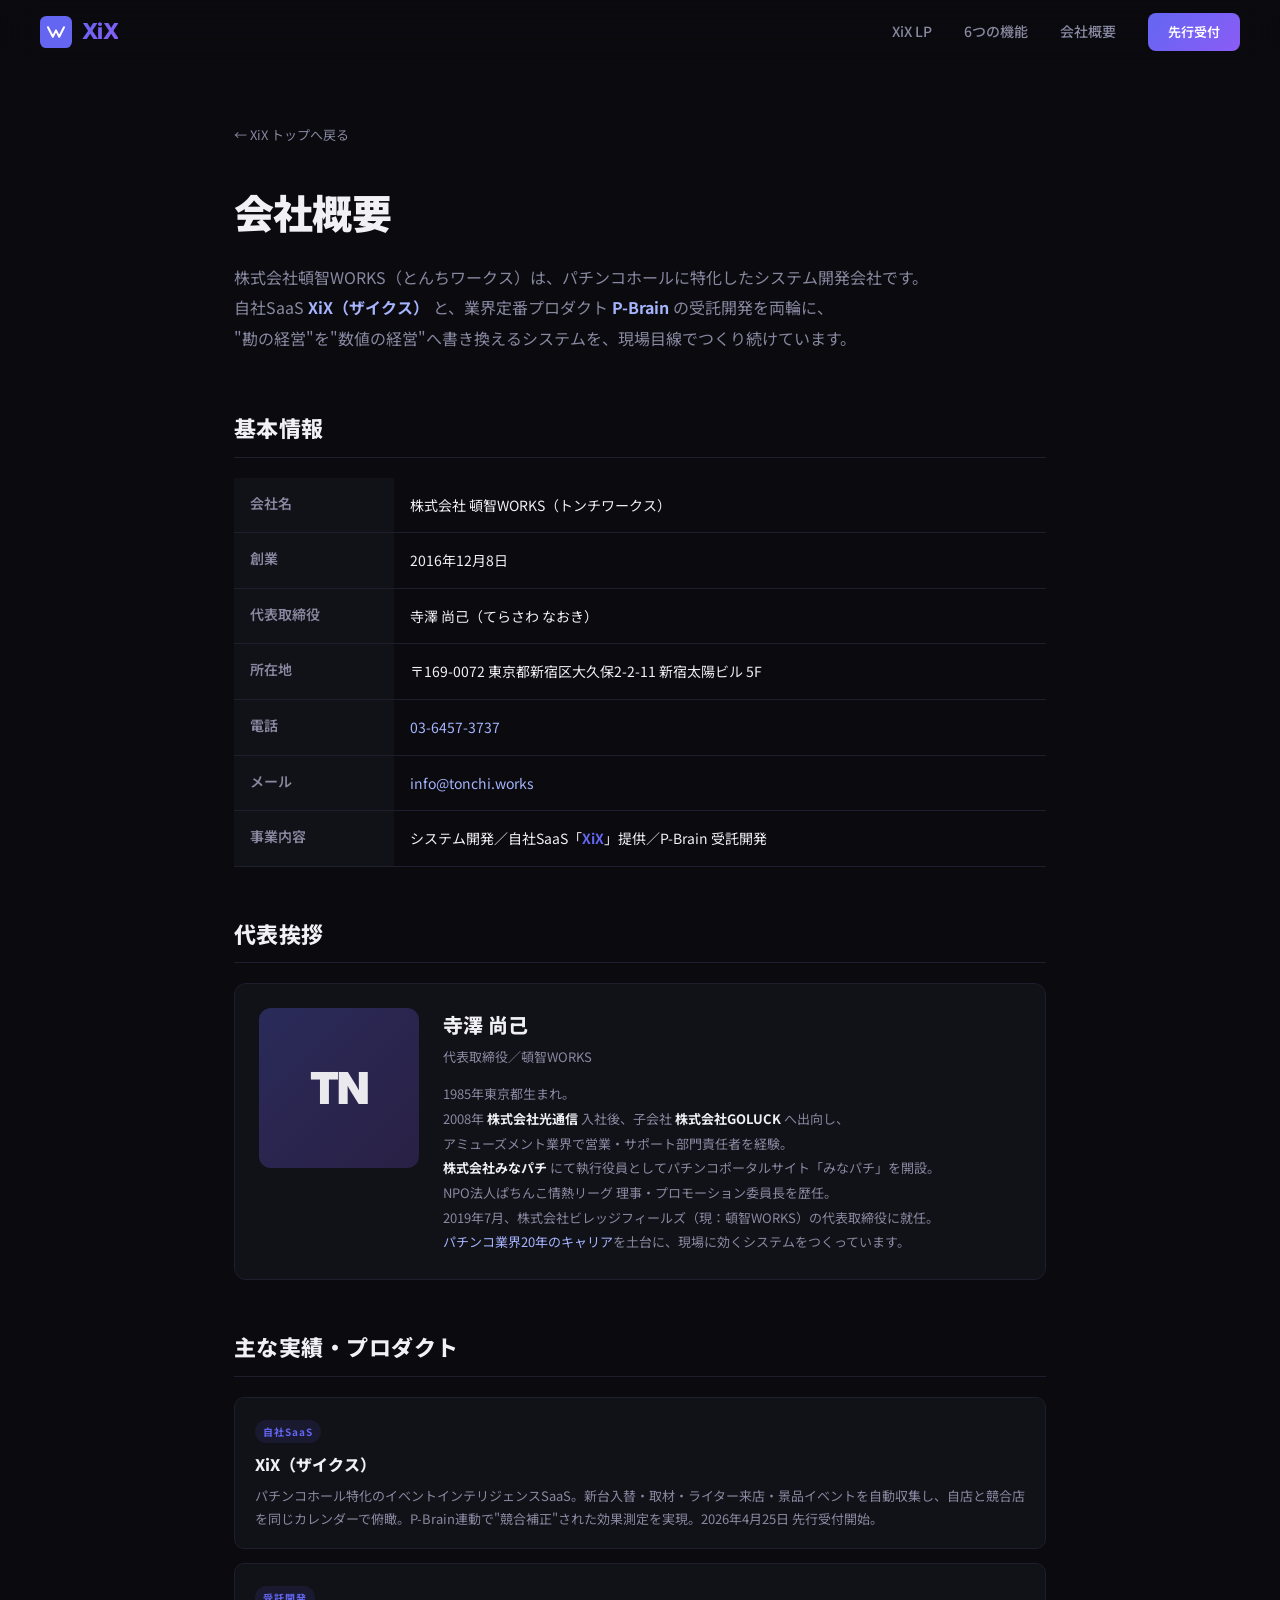
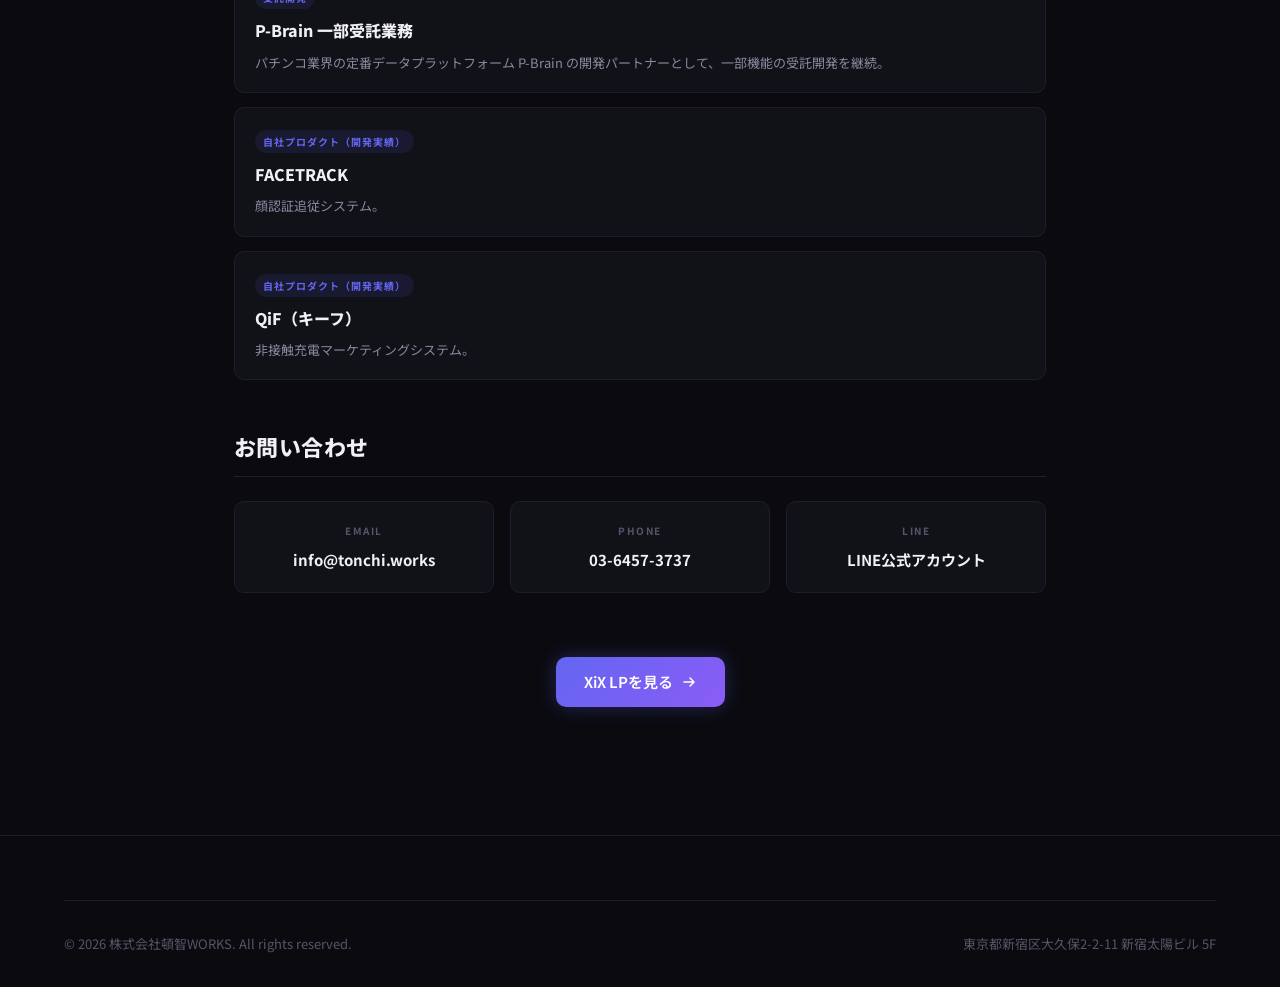
==== about/index.html @ 97ea9597 "Add /about/ company profile page + nav links" ====
<!DOCTYPE html>
<html lang="ja">
<head>
  <meta charset="UTF-8">
  <meta name="viewport" content="width=device-width, initial-scale=1.0">
  <title>会社概要 ｜ 株式会社頓智WORKS</title>
  <meta name="description" content="株式会社頓智WORKS（とんちワークス）は、パチンコホールに特化したシステム開発会社。自社SaaS「XiX（ザイクス）」と業界定番P-Brainの受託開発を両輪に、"勘の経営"を"数値の経営"へ書き換えます。代表：寺澤尚己（パチンコ業界20年）。東京都新宿区。">
  <meta property="og:title" content="会社概要 ｜ 株式会社頓智WORKS">
  <meta property="og:description" content="パチンコホール特化のシステム開発会社。自社SaaS XiX と P-Brain 受託開発を両輪に。">
  <meta property="og:type" content="website">
  <link rel="preconnect" href="https://fonts.googleapis.com">
  <link rel="preconnect" href="https://fonts.gstatic.com" crossorigin>
  <link href="https://fonts.googleapis.com/css2?family=Inter:wght@300;400;500;600;700;800;900&family=Noto+Sans+JP:wght@300;400;500;600;700;900&display=swap" rel="stylesheet">
  <link rel="stylesheet" href="../css/style.css">
  <style>
    .about-body { padding: 120px 24px 80px; max-width: 860px; margin: 0 auto; }
    .about-back { display: inline-flex; align-items: center; gap: 6px; font-size: 13px; color: var(--text-secondary); margin-bottom: 32px; }
    .about-back:hover { color: var(--accent-1); }
    .about-title { font-size: 40px; font-weight: 900; margin-bottom: 16px; letter-spacing: -0.02em; }
    .about-lead { font-size: 16px; color: var(--text-secondary); line-height: 1.9; margin-bottom: 56px; }
    .about-section { margin-bottom: 48px; }
    .about-section h2 { font-size: 22px; font-weight: 800; margin-bottom: 20px; padding-bottom: 10px; border-bottom: 1px solid var(--border); letter-spacing: 0.02em; }
    .about-table { width: 100%; border-collapse: collapse; }
    .about-table th, .about-table td { padding: 14px 16px; text-align: left; font-size: 14px; vertical-align: top; border-bottom: 1px solid var(--border); }
    .about-table th { width: 160px; color: var(--text-secondary); font-weight: 600; background: var(--bg-card); }
    .about-table td { color: var(--text-primary); line-height: 1.9; }
    .about-table td b { color: var(--accent-1); }
    .about-achievements { display: grid; gap: 14px; }
    .achievement-item { padding: 18px 20px; background: var(--bg-card); border: 1px solid var(--border); border-radius: 10px; }
    .achievement-item h3 { font-size: 16px; font-weight: 800; color: var(--text-primary); margin-bottom: 6px; }
    .achievement-item p { font-size: 13px; color: var(--text-secondary); line-height: 1.8; }
    .achievement-item .ach-tag { display: inline-block; font-size: 10px; font-weight: 700; letter-spacing: 0.1em; color: var(--accent-1); background: rgba(99,102,241,0.1); padding: 3px 8px; border-radius: 99px; margin-bottom: 8px; }
    .ceo-card { display: grid; grid-template-columns: 160px 1fr; gap: 24px; padding: 24px; background: var(--bg-card); border: 1px solid var(--border); border-radius: 12px; align-items: start; }
    .ceo-card .ceo-photo { width: 160px; height: 160px; border-radius: 12px; background: linear-gradient(135deg, rgba(99,102,241,0.3), rgba(139,92,246,0.2)); display: flex; align-items: center; justify-content: center; font-family: var(--font-en); font-size: 44px; font-weight: 900; color: rgba(255,255,255,0.9); letter-spacing: -0.04em; }
    .ceo-card .ceo-name { font-size: 20px; font-weight: 800; margin-bottom: 4px; }
    .ceo-card .ceo-title { font-size: 13px; color: var(--text-secondary); margin-bottom: 14px; }
    .ceo-card .ceo-bio { font-size: 13px; color: var(--text-secondary); line-height: 1.9; }
    .ceo-card .ceo-bio b { color: var(--text-primary); font-weight: 700; }
    .contact-grid { display: grid; grid-template-columns: repeat(3, 1fr); gap: 16px; margin-top: 24px; }
    .contact-card { padding: 20px; background: var(--bg-card); border: 1px solid var(--border); border-radius: 10px; text-align: center; transition: all 0.3s var(--ease-out); }
    .contact-card:hover { border-color: var(--accent-1); transform: translateY(-2px); }
    .contact-card .c-label { font-size: 10px; font-weight: 700; letter-spacing: 0.15em; color: var(--text-muted); margin-bottom: 8px; }
    .contact-card .c-value { font-size: 15px; font-weight: 700; color: var(--text-primary); word-break: break-all; }
    .contact-card a { color: inherit; }
    .contact-card:hover .c-value { color: var(--accent-1); }
    @media (max-width: 700px) {
      .about-body { padding: 100px 20px 60px; }
      .about-title { font-size: 28px; }
      .about-table th { width: 110px; font-size: 12px; padding: 10px 10px; }
      .about-table td { font-size: 13px; padding: 10px 12px; }
      .ceo-card { grid-template-columns: 1fr; text-align: center; }
      .ceo-card .ceo-photo { width: 140px; height: 140px; margin: 0 auto; }
      .contact-grid { grid-template-columns: 1fr; }
    }
  </style>
</head>
<body>
  <!-- NAV -->
  <nav class="nav" id="nav">
    <div class="nav-inner">
      <a href="../" class="nav-logo">
        <svg class="nav-logo-icon" viewBox="0 0 40 40" fill="none" xmlns="http://www.w3.org/2000/svg">
          <rect width="40" height="40" rx="8" fill="url(#logo-gradient-about)"/>
          <path d="M10 14L16 26L20 18L24 26L30 14" stroke="white" stroke-width="2.5" stroke-linecap="round" stroke-linejoin="round"/>
          <defs>
            <linearGradient id="logo-gradient-about" x1="0" y1="0" x2="40" y2="40">
              <stop offset="0%" stop-color="#6366f1"/>
              <stop offset="100%" stop-color="#8b5cf6"/>
            </linearGradient>
          </defs>
        </svg>
        <span class="nav-logo-text">XiX</span>
      </a>
      <div class="nav-links">
        <a href="../" class="nav-link">XiX LP</a>
        <a href="../#features" class="nav-link">6つの機能</a>
        <a href="./" class="nav-link">会社概要</a>
        <a href="../#cta-section" class="nav-link nav-link-cta">先行受付</a>
      </div>
    </div>
  </nav>

  <main class="about-body">
    <a href="../" class="about-back">← XiX トップへ戻る</a>
    <h1 class="about-title">会社概要</h1>
    <p class="about-lead">
      株式会社頓智WORKS（とんちワークス）は、パチンコホールに特化したシステム開発会社です。<br>
      自社SaaS <b style="color:#a5b4fc;">XiX（ザイクス）</b> と、業界定番プロダクト <b style="color:#a5b4fc;">P-Brain</b> の受託開発を両輪に、<br>
      "勘の経営"を"数値の経営"へ書き換えるシステムを、現場目線でつくり続けています。
    </p>

    <section class="about-section">
      <h2>基本情報</h2>
      <table class="about-table">
        <tr><th>会社名</th><td>株式会社 頓智WORKS（トンチワークス）</td></tr>
        <tr><th>創業</th><td>2016年12月8日</td></tr>
        <tr><th>代表取締役</th><td>寺澤 尚己（てらさわ なおき）</td></tr>
        <tr><th>所在地</th><td>〒169-0072 東京都新宿区大久保2-2-11 新宿太陽ビル 5F</td></tr>
        <tr><th>電話</th><td><a href="tel:03-6457-3737" style="color:#a5b4fc;">03-6457-3737</a></td></tr>
        <tr><th>メール</th><td><a href="mailto:info@tonchi.works" style="color:#a5b4fc;">info@tonchi.works</a></td></tr>
        <tr><th>事業内容</th><td>システム開発／自社SaaS「<b>XiX</b>」提供／P-Brain 受託開発</td></tr>
      </table>
    </section>

    <section class="about-section">
      <h2>代表挨拶</h2>
      <div class="ceo-card">
        <div class="ceo-photo">TN</div>
        <div>
          <div class="ceo-name">寺澤 尚己</div>
          <div class="ceo-title">代表取締役／頓智WORKS</div>
          <p class="ceo-bio">
            1985年東京都生まれ。<br>
            2008年 <b>株式会社光通信</b> 入社後、子会社 <b>株式会社GOLUCK</b> へ出向し、<br>
            アミューズメント業界で営業・サポート部門責任者を経験。<br>
            <b>株式会社みなパチ</b> にて執行役員としてパチンコポータルサイト「みなパチ」を開設。<br>
            NPO法人ぱちんこ情熱リーグ 理事・プロモーション委員長を歴任。<br>
            2019年7月、株式会社ビレッジフィールズ（現：頓智WORKS）の代表取締役に就任。<br>
            <span style="color:#a5b4fc;">パチンコ業界20年のキャリア</span>を土台に、現場に効くシステムをつくっています。
          </p>
        </div>
      </div>
    </section>

    <section class="about-section">
      <h2>主な実績・プロダクト</h2>
      <div class="about-achievements">
        <div class="achievement-item">
          <span class="ach-tag">自社SaaS</span>
          <h3>XiX（ザイクス）</h3>
          <p>パチンコホール特化のイベントインテリジェンスSaaS。新台入替・取材・ライター来店・景品イベントを自動収集し、自店と競合店を同じカレンダーで俯瞰。P-Brain連動で"競合補正"された効果測定を実現。2026年4月25日 先行受付開始。</p>
        </div>
        <div class="achievement-item">
          <span class="ach-tag">受託開発</span>
          <h3>P-Brain 一部受託業務</h3>
          <p>パチンコ業界の定番データプラットフォーム P-Brain の開発パートナーとして、一部機能の受託開発を継続。</p>
        </div>
        <div class="achievement-item">
          <span class="ach-tag">自社プロダクト（開発実績）</span>
          <h3>FACETRACK</h3>
          <p>顔認証追従システム。</p>
        </div>
        <div class="achievement-item">
          <span class="ach-tag">自社プロダクト（開発実績）</span>
          <h3>QiF（キーフ）</h3>
          <p>非接触充電マーケティングシステム。</p>
        </div>
      </div>
    </section>

    <section class="about-section">
      <h2>お問い合わせ</h2>
      <div class="contact-grid">
        <a class="contact-card" href="mailto:info@tonchi.works">
          <div class="c-label">EMAIL</div>
          <div class="c-value">info@tonchi.works</div>
        </a>
        <a class="contact-card" href="tel:03-6457-3737">
          <div class="c-label">PHONE</div>
          <div class="c-value">03-6457-3737</div>
        </a>
        <a class="contact-card" href="https://lin.ee/xaWMqdW" target="_blank" rel="noopener">
          <div class="c-label">LINE</div>
          <div class="c-value">LINE公式アカウント</div>
        </a>
      </div>
    </section>

    <section class="about-section" style="text-align: center; margin-top: 64px;">
      <a href="../" class="btn btn-primary" style="display: inline-flex; align-items: center; gap: 8px;">
        <span>XiX LPを見る</span>
        <svg width="16" height="16" viewBox="0 0 16 16" fill="none"><path d="M3 8h10M9 4l4 4-4 4" stroke="currentColor" stroke-width="1.5" stroke-linecap="round" stroke-linejoin="round"/></svg>
      </a>
    </section>
  </main>

  <footer class="footer">
    <div class="container">
      <div class="footer-bottom">
        <p>&copy; 2026 株式会社頓智WORKS. All rights reserved.</p>
        <p class="footer-address">東京都新宿区大久保2-2-11 新宿太陽ビル 5F</p>
      </div>
    </div>
  </footer>
</body>
</html>
---- css/style.css ----
/* ============================================
   XiX Landing Page - Pattern 01
   Dark Mode x Data Visualization
   ============================================ */

/* ---------- Reset & Base ---------- */
*, *::before, *::after {
  margin: 0;
  padding: 0;
  box-sizing: border-box;
}

:root {
  --bg: #0a0a0f;
  --bg-card: #111118;
  --bg-card-hover: #16161f;
  --bg-elevated: #1a1a25;
  --border: #1e1e2e;
  --border-light: #2a2a3a;
  --text-primary: #f0f0f5;
  --text-secondary: #8888a0;
  --text-muted: #55556a;
  --accent-1: #6366f1;
  --accent-2: #8b5cf6;
  --accent-gradient: linear-gradient(135deg, #6366f1, #8b5cf6);
  --success: #10b981;
  --danger: #ef4444;
  --warning: #f59e0b;
  --font-en: 'Inter', sans-serif;
  --font-jp: 'Noto Sans JP', 'Inter', sans-serif;
  --ease-out: cubic-bezier(0.16, 1, 0.3, 1);
  --ease-spring: cubic-bezier(0.34, 1.56, 0.64, 1);
}

html {
  scroll-behavior: smooth;
  -webkit-font-smoothing: antialiased;
  -moz-osx-font-smoothing: grayscale;
}

body {
  font-family: var(--font-jp);
  background: var(--bg);
  color: var(--text-primary);
  line-height: 1.7;
  overflow-x: hidden;
}

.container {
  max-width: 1200px;
  margin: 0 auto;
  padding: 0 24px;
}

a {
  text-decoration: none;
  color: inherit;
}

.hide-sp { display: inline; }
.hide-pc { display: none; }

@media (max-width: 768px) {
  .hide-sp { display: none; }
  .hide-pc { display: inline; }
}

/* ---------- Buttons ---------- */
.btn {
  display: inline-flex;
  align-items: center;
  gap: 8px;
  padding: 12px 28px;
  border-radius: 10px;
  font-size: 15px;
  font-weight: 600;
  font-family: var(--font-jp);
  transition: all 0.3s var(--ease-out);
  cursor: pointer;
  border: none;
  white-space: nowrap;
}

.btn-primary {
  background: var(--accent-gradient);
  color: #fff;
  box-shadow: 0 0 20px rgba(99, 102, 241, 0.3);
}
.btn-primary:hover {
  box-shadow: 0 0 40px rgba(99, 102, 241, 0.5);
  transform: translateY(-2px);
}

.btn-secondary {
  background: transparent;
  color: var(--text-primary);
  border: 1px solid var(--border-light);
}
.btn-secondary:hover {
  border-color: var(--accent-1);
  background: rgba(99, 102, 241, 0.08);
}

.btn-lg {
  padding: 16px 36px;
  font-size: 16px;
  border-radius: 12px;
}

/* ---------- Section Common ---------- */
.section-header {
  text-align: center;
  margin-bottom: 64px;
}

.section-tag {
  display: inline-block;
  font-family: var(--font-en);
  font-size: 13px;
  font-weight: 600;
  letter-spacing: 0.1em;
  text-transform: uppercase;
  color: var(--accent-1);
  background: rgba(99, 102, 241, 0.1);
  border: 1px solid rgba(99, 102, 241, 0.2);
  padding: 6px 16px;
  border-radius: 100px;
  margin-bottom: 20px;
}

.section-title {
  font-size: clamp(28px, 4vw, 44px);
  font-weight: 800;
  line-height: 1.3;
  letter-spacing: -0.02em;
  margin-bottom: 16px;
}

.section-desc {
  font-size: 16px;
  color: var(--text-secondary);
  max-width: 600px;
  margin: 0 auto;
  line-height: 1.8;
}

/* ============================================
   NAVIGATION
   ============================================ */
.nav {
  position: fixed;
  top: 0;
  left: 0;
  right: 0;
  z-index: 1000;
  padding: 0 24px;
  transition: all 0.3s ease;
  background: rgba(10, 10, 15, 0.6);
  backdrop-filter: blur(20px);
  -webkit-backdrop-filter: blur(20px);
  border-bottom: 1px solid transparent;
}

.nav.scrolled {
  border-bottom-color: var(--border);
}

.nav-inner {
  max-width: 1200px;
  margin: 0 auto;
  display: flex;
  align-items: center;
  justify-content: space-between;
  height: 64px;
}

.nav-logo {
  display: flex;
  align-items: center;
  gap: 10px;
}

.nav-logo-icon {
  width: 32px;
  height: 32px;
}

.nav-logo-text {
  font-family: var(--font-en);
  font-size: 22px;
  font-weight: 800;
  letter-spacing: -0.03em;
  background: var(--accent-gradient);
  -webkit-background-clip: text;
  -webkit-text-fill-color: transparent;
  background-clip: text;
}

.nav-links {
  display: flex;
  align-items: center;
  gap: 32px;
}

.nav-link {
  font-size: 14px;
  font-weight: 500;
  color: var(--text-secondary);
  transition: color 0.2s;
}
.nav-link:hover {
  color: var(--text-primary);
}

.nav-link-cta {
  background: var(--accent-gradient);
  color: #fff !important;
  -webkit-text-fill-color: #fff;
  padding: 8px 20px;
  border-radius: 8px;
  font-size: 13px;
  font-weight: 600;
}
.nav-link-cta:hover {
  box-shadow: 0 0 20px rgba(99, 102, 241, 0.4);
}

.nav-hamburger {
  display: none;
  flex-direction: column;
  gap: 5px;
  background: none;
  border: none;
  cursor: pointer;
  padding: 4px;
}
.nav-hamburger span {
  display: block;
  width: 22px;
  height: 2px;
  background: var(--text-secondary);
  border-radius: 2px;
  transition: all 0.3s ease;
}
.nav-hamburger.active span:nth-child(1) { transform: translateY(7px) rotate(45deg); }
.nav-hamburger.active span:nth-child(2) { opacity: 0; }
.nav-hamburger.active span:nth-child(3) { transform: translateY(-7px) rotate(-45deg); }

.nav-mobile {
  display: none;
  flex-direction: column;
  padding: 16px 0 24px;
  gap: 4px;
}
.nav-mobile.open {
  display: flex;
}
.nav-mobile-link {
  display: block;
  padding: 12px 0;
  font-size: 15px;
  color: var(--text-secondary);
  border-bottom: 1px solid var(--border);
}
.nav-mobile-link:last-child {
  border-bottom: none;
  margin-top: 8px;
  text-align: center;
}

@media (max-width: 768px) {
  .nav-links { display: none; }
  .nav-hamburger { display: flex; }
}

/* ============================================
   HERO
   ============================================ */
.hero {
  position: relative;
  min-height: 100vh;
  display: flex;
  align-items: center;
  padding: 100px 24px 60px;
  overflow: hidden;
}

.hero-bg-grid {
  position: absolute;
  inset: 0;
  background-image:
    linear-gradient(rgba(99, 102, 241, 0.03) 1px, transparent 1px),
    linear-gradient(90deg, rgba(99, 102, 241, 0.03) 1px, transparent 1px);
  background-size: 60px 60px;
  mask-image: radial-gradient(ellipse 80% 60% at 50% 40%, black, transparent);
  -webkit-mask-image: radial-gradient(ellipse 80% 60% at 50% 40%, black, transparent);
}

.hero-glow {
  position: absolute;
  border-radius: 50%;
  filter: blur(120px);
  pointer-events: none;
}
.hero-glow-1 {
  width: 600px;
  height: 600px;
  background: rgba(99, 102, 241, 0.12);
  top: -200px;
  left: -100px;
}
.hero-glow-2 {
  width: 400px;
  height: 400px;
  background: rgba(139, 92, 246, 0.08);
  bottom: -100px;
  right: -50px;
}

.hero-content {
  max-width: 1200px;
  margin: 0 auto;
  width: 100%;
  display: grid;
  grid-template-columns: 1fr 1fr;
  gap: 60px;
  align-items: center;
  position: relative;
  z-index: 1;
}

.hero-badge {
  display: inline-flex;
  align-items: center;
  gap: 8px;
  background: rgba(99, 102, 241, 0.08);
  border: 1px solid rgba(99, 102, 241, 0.2);
  border-radius: 100px;
  padding: 6px 16px;
  font-size: 13px;
  font-weight: 500;
  color: var(--accent-1);
  margin-bottom: 28px;
  font-family: var(--font-en);
}

.hero-badge-dot {
  width: 6px;
  height: 6px;
  background: var(--accent-1);
  border-radius: 50%;
  animation: pulse-dot 2s ease infinite;
}

@keyframes pulse-dot {
  0%, 100% { opacity: 1; box-shadow: 0 0 0 0 rgba(99, 102, 241, 0.5); }
  50% { opacity: 0.8; box-shadow: 0 0 0 6px rgba(99, 102, 241, 0); }
}

.hero-title {
  font-size: clamp(32px, 4.5vw, 56px);
  font-weight: 800;
  line-height: 1.25;
  letter-spacing: -0.03em;
  margin-bottom: 24px;
}

.hero-title-accent {
  font-family: var(--font-en);
  background: var(--accent-gradient);
  -webkit-background-clip: text;
  -webkit-text-fill-color: transparent;
  background-clip: text;
}

.hero-subtitle {
  font-size: 16px;
  color: var(--text-secondary);
  line-height: 1.9;
  margin-bottom: 36px;
}

.hero-cta-group {
  display: flex;
  gap: 12px;
  margin-bottom: 40px;
  flex-wrap: wrap;
}

.hero-trust {
  display: flex;
  align-items: center;
  gap: 12px;
}

.hero-trust-avatars {
  display: flex;
}

.hero-trust-avatar {
  width: 32px;
  height: 32px;
  border-radius: 50%;
  display: flex;
  align-items: center;
  justify-content: center;
  font-size: 12px;
  font-weight: 700;
  font-family: var(--font-en);
  color: #fff;
  border: 2px solid var(--bg);
  margin-left: -8px;
}
.hero-trust-avatar:first-child { margin-left: 0; }

.hero-trust-text {
  font-size: 13px;
  color: var(--text-muted);
}

/* Hero Chart */
.hero-chart {
  position: relative;
}

.hero-chart-card {
  background: var(--bg-card);
  border: 1px solid var(--border);
  border-radius: 16px;
  padding: 24px;
  position: relative;
  overflow: hidden;
}
.hero-chart-card::before {
  content: '';
  position: absolute;
  top: 0;
  left: 0;
  right: 0;
  height: 1px;
  background: var(--accent-gradient);
  opacity: 0.5;
}

.hero-chart-header {
  display: flex;
  justify-content: space-between;
  align-items: center;
  margin-bottom: 20px;
}

.hero-chart-title {
  font-size: 14px;
  font-weight: 600;
  color: var(--text-secondary);
}

.hero-chart-badge {
  font-family: var(--font-en);
  font-size: 11px;
  font-weight: 600;
  color: var(--success);
  background: rgba(16, 185, 129, 0.1);
  padding: 3px 10px;
  border-radius: 100px;
  display: flex;
  align-items: center;
  gap: 4px;
}
.hero-chart-badge::before {
  content: '';
  width: 6px;
  height: 6px;
  background: var(--success);
  border-radius: 50%;
  animation: pulse-dot 2s ease infinite;
}

.hero-chart-svg {
  width: 100%;
  height: 180px;
  margin-bottom: 16px;
}

.hero-chart-stats {
  display: flex;
  gap: 32px;
}

.hero-chart-stat {
  display: flex;
  flex-direction: column;
  gap: 2px;
}

.hero-chart-stat-value {
  font-family: var(--font-en);
  font-size: 20px;
  font-weight: 700;
  color: var(--text-primary);
}

.hero-chart-stat-up {
  color: var(--success);
}

.hero-chart-stat-label {
  font-size: 12px;
  color: var(--text-muted);
}

/* Floating Cards */
.hero-float-card {
  position: absolute;
  display: flex;
  align-items: center;
  gap: 12px;
  background: var(--bg-card);
  border: 1px solid var(--border);
  border-radius: 12px;
  padding: 12px 16px;
  animation: float-card 6s ease-in-out infinite;
  box-shadow: 0 8px 32px rgba(0, 0, 0, 0.3);
}

.hero-float-card-1 {
  top: -10px;
  right: -20px;
  animation-delay: 0s;
}

.hero-float-card-2 {
  bottom: -10px;
  left: -20px;
  animation-delay: -3s;
}

@keyframes float-card {
  0%, 100% { transform: translateY(0); }
  50% { transform: translateY(-12px); }
}

.float-card-title {
  display: block;
  font-size: 12px;
  font-weight: 600;
  color: var(--text-primary);
}
.float-card-desc {
  display: block;
  font-size: 11px;
  color: var(--text-muted);
}

@media (max-width: 1024px) {
  .hero-content {
    grid-template-columns: 1fr;
    text-align: center;
  }
  .hero-cta-group { justify-content: center; }
  .hero-trust { justify-content: center; }
  .hero-chart { max-width: 520px; margin: 0 auto; }
  .hero-float-card-1 { right: 0; top: -20px; }
  .hero-float-card-2 { left: 0; bottom: -20px; }
}

@media (max-width: 480px) {
  .hero-float-card { display: none; }
}

/* ============================================
   TICKER
   ============================================ */
.ticker {
  border-top: 1px solid var(--border);
  border-bottom: 1px solid var(--border);
  padding: 16px 0;
  display: flex;
  align-items: center;
  overflow: hidden;
  background: rgba(17, 17, 24, 0.5);
}

.ticker-label {
  display: flex;
  align-items: center;
  gap: 8px;
  font-family: var(--font-en);
  font-size: 11px;
  font-weight: 700;
  letter-spacing: 0.1em;
  color: var(--accent-1);
  padding: 0 24px;
  white-space: nowrap;
  flex-shrink: 0;
  border-right: 1px solid var(--border);
}

.ticker-track {
  overflow: hidden;
  flex: 1;
}

.ticker-content {
  display: flex;
  gap: 0;
  animation: ticker-scroll 40s linear infinite;
  width: max-content;
}

@keyframes ticker-scroll {
  0% { transform: translateX(0); }
  100% { transform: translateX(-50%); }
}

.ticker-item {
  display: flex;
  align-items: center;
  gap: 12px;
  padding: 0 28px;
  white-space: nowrap;
  border-right: 1px solid var(--border);
}

.ticker-rank {
  font-family: var(--font-en);
  font-size: 11px;
  font-weight: 800;
  color: var(--accent-2);
  min-width: 20px;
}

.ticker-name {
  font-size: 13px;
  font-weight: 500;
  color: var(--text-primary);
}

.ticker-count {
  font-family: var(--font-en);
  font-size: 12px;
  color: var(--text-muted);
}

/* ============================================
   FEATURES
   ============================================ */
.features {
  padding: 120px 0;
  position: relative;
}

.features-grid {
  display: grid;
  grid-template-columns: repeat(3, 1fr);
  gap: 24px;
}

.feature-card {
  position: relative;
  background: var(--bg-card);
  border: 1px solid var(--border);
  border-radius: 20px;
  padding: 36px 28px;
  transition: all 0.4s var(--ease-out);
  overflow: hidden;
}
.feature-card::before {
  content: '';
  position: absolute;
  top: 0;
  left: 0;
  right: 0;
  height: 2px;
  background: var(--accent-gradient);
  opacity: 0;
  transition: opacity 0.4s;
}
.feature-card:hover {
  border-color: rgba(99, 102, 241, 0.3);
  transform: translateY(-4px);
  background: var(--bg-card-hover);
}
.feature-card:hover::before {
  opacity: 1;
}

.feature-card-glow {
  position: absolute;
  top: -100px;
  left: 50%;
  transform: translateX(-50%);
  width: 200px;
  height: 200px;
  background: radial-gradient(circle, rgba(99, 102, 241, 0.1), transparent);
  pointer-events: none;
  opacity: 0;
  transition: opacity 0.4s;
}
.feature-card:hover .feature-card-glow {
  opacity: 1;
}

.feature-icon {
  width: 56px;
  height: 56px;
  background: rgba(99, 102, 241, 0.08);
  border-radius: 14px;
  display: flex;
  align-items: center;
  justify-content: center;
  margin-bottom: 24px;
}
.feature-icon svg {
  width: 28px;
  height: 28px;
}

.feature-title {
  font-size: 20px;
  font-weight: 700;
  margin-bottom: 12px;
}

.feature-desc {
  font-size: 14px;
  color: var(--text-secondary);
  line-height: 1.8;
  margin-bottom: 20px;
}

.feature-stats {
  display: flex;
  gap: 24px;
  margin-bottom: 24px;
  padding-bottom: 24px;
  border-bottom: 1px solid var(--border);
}

.feature-stat-num {
  display: block;
  font-family: var(--font-en);
  font-size: 22px;
  font-weight: 800;
  background: var(--accent-gradient);
  -webkit-background-clip: text;
  -webkit-text-fill-color: transparent;
  background-clip: text;
}

.feature-stat-label {
  font-size: 12px;
  color: var(--text-muted);
}

/* Feature Visual - Bar Chart */
.feature-bar-chart {
  display: flex;
  align-items: flex-end;
  gap: 8px;
  height: 100px;
}

.feature-bar {
  flex: 1;
  height: var(--bar-height);
  background: var(--accent-gradient);
  border-radius: 4px 4px 0 0;
  opacity: 0.6;
  position: relative;
  animation: bar-grow 1s var(--ease-out) forwards;
  animation-delay: var(--bar-delay);
  transform-origin: bottom;
  transform: scaleY(0);
}

@keyframes bar-grow {
  to { transform: scaleY(1); }
}

.feature-bar span {
  position: absolute;
  top: -20px;
  left: 50%;
  transform: translateX(-50%);
  font-family: var(--font-en);
  font-size: 10px;
  color: var(--text-muted);
  white-space: nowrap;
}

/* Feature Visual - Rank List */
.feature-rank-list {
  display: flex;
  flex-direction: column;
  gap: 8px;
}

.feature-rank-item {
  display: flex;
  align-items: center;
  gap: 10px;
}

.rank-badge {
  font-family: var(--font-en);
  font-size: 11px;
  font-weight: 800;
  width: 28px;
  height: 22px;
  display: flex;
  align-items: center;
  justify-content: center;
  border-radius: 4px;
  flex-shrink: 0;
}
.rank-ss { background: rgba(245, 158, 11, 0.15); color: #f59e0b; }
.rank-s { background: rgba(139, 92, 246, 0.15); color: #8b5cf6; }
.rank-a { background: rgba(99, 102, 241, 0.15); color: #6366f1; }
.rank-b { background: rgba(136, 136, 160, 0.15); color: #8888a0; }

.rank-name {
  font-size: 12px;
  color: var(--text-secondary);
  min-width: 80px;
}

.rank-bar {
  flex: 1;
  height: 6px;
  background: var(--bg-elevated);
  border-radius: 3px;
  overflow: hidden;
}
.rank-bar span {
  display: block;
  height: 100%;
  background: var(--accent-gradient);
  border-radius: 3px;
  transform: scaleX(0);
  transform-origin: left;
  animation: rank-bar-fill 1.2s var(--ease-out) forwards;
}

@keyframes rank-bar-fill {
  to { transform: scaleX(1); }
}

/* Feature Visual - Map Dots */
.feature-map-dots {
  position: relative;
  height: 120px;
  background: rgba(99, 102, 241, 0.02);
  border-radius: 8px;
  border: 1px solid rgba(99, 102, 241, 0.05);
}

.map-dot {
  position: absolute;
  left: var(--dot-x);
  top: var(--dot-y);
  width: var(--dot-size);
  height: var(--dot-size);
  background: var(--accent-1);
  border-radius: 50%;
  opacity: 0;
  animation: dot-appear 0.5s var(--ease-out) forwards, dot-pulse 3s ease-in-out infinite;
  animation-delay: var(--dot-delay), calc(var(--dot-delay) + 0.5s);
}

@keyframes dot-appear {
  to { opacity: 0.6; }
}

@keyframes dot-pulse {
  0%, 100% { transform: scale(1); opacity: 0.6; }
  50% { transform: scale(1.3); opacity: 0.3; }
}

@media (max-width: 1024px) {
  .features-grid {
    grid-template-columns: 1fr;
    max-width: 520px;
    margin: 0 auto;
  }
}

/* ============================================
   COMPARISON (Before / After)
   ============================================ */
.comparison {
  padding: 120px 0;
  background: linear-gradient(180deg, transparent, rgba(17, 17, 24, 0.5), transparent);
}

.comparison-grid {
  display: grid;
  grid-template-columns: 1fr auto 1fr;
  gap: 32px;
  align-items: stretch;
}

.comparison-card {
  background: var(--bg-card);
  border: 1px solid var(--border);
  border-radius: 20px;
  padding: 36px 28px;
}

.comparison-before {
  border-color: rgba(239, 68, 68, 0.15);
}
.comparison-after {
  border-color: rgba(16, 185, 129, 0.15);
}

.comparison-label {
  display: flex;
  align-items: center;
  gap: 8px;
  font-size: 14px;
  font-weight: 700;
  margin-bottom: 28px;
  padding-bottom: 16px;
  border-bottom: 1px solid var(--border);
}

.comparison-list {
  list-style: none;
  display: flex;
  flex-direction: column;
  gap: 20px;
}

.comparison-list li {
  display: flex;
  gap: 14px;
}

.comparison-icon {
  flex-shrink: 0;
  width: 32px;
  height: 32px;
  border-radius: 8px;
  display: flex;
  align-items: center;
  justify-content: center;
  font-size: 16px;
  margin-top: 2px;
}

.comparison-icon-bad {
  background: rgba(239, 68, 68, 0.1);
  color: var(--danger);
  font-weight: 700;
}

.comparison-icon-good {
  background: rgba(16, 185, 129, 0.1);
}

.comparison-list strong {
  display: block;
  font-size: 14px;
  font-weight: 600;
  margin-bottom: 4px;
}

.comparison-list p {
  font-size: 13px;
  color: var(--text-muted);
  line-height: 1.6;
}

.comparison-divider {
  display: flex;
  flex-direction: column;
  align-items: center;
  justify-content: center;
  gap: 16px;
}

.comparison-divider-line {
  width: 1px;
  flex: 1;
  background: linear-gradient(to bottom, transparent, var(--border-light), transparent);
}

.comparison-divider-icon {
  width: 48px;
  height: 48px;
  border-radius: 50%;
  background: var(--bg-elevated);
  border: 1px solid var(--border);
  display: flex;
  align-items: center;
  justify-content: center;
}

@media (max-width: 768px) {
  .comparison-grid {
    grid-template-columns: 1fr;
  }
  .comparison-divider {
    flex-direction: row;
    padding: 8px 0;
  }
  .comparison-divider-line {
    width: auto;
    height: 1px;
    flex: 1;
    background: linear-gradient(to right, transparent, var(--border-light), transparent);
  }
}

/* ============================================
   NUMBERS
   ============================================ */
.numbers {
  padding: 120px 0;
}

.numbers-grid {
  display: grid;
  grid-template-columns: repeat(4, 1fr);
  gap: 24px;
}

.number-card {
  background: var(--bg-card);
  border: 1px solid var(--border);
  border-radius: 20px;
  padding: 32px 24px;
  text-align: center;
  transition: all 0.4s var(--ease-out);
  position: relative;
  overflow: hidden;
}
.number-card::after {
  content: '';
  position: absolute;
  bottom: 0;
  left: 0;
  right: 0;
  height: 2px;
  background: var(--accent-gradient);
  opacity: 0;
  transition: opacity 0.4s;
}
.number-card:hover {
  border-color: rgba(99, 102, 241, 0.3);
  transform: translateY(-4px);
}
.number-card:hover::after {
  opacity: 1;
}

.number-icon {
  width: 48px;
  height: 48px;
  margin: 0 auto 20px;
  color: var(--accent-1);
  opacity: 0.6;
}
.number-icon svg {
  width: 100%;
  height: 100%;
}

.number-value {
  margin-bottom: 8px;
}

.number-count {
  font-family: var(--font-en);
  font-size: clamp(32px, 4vw, 44px);
  font-weight: 900;
  letter-spacing: -0.03em;
  background: var(--accent-gradient);
  -webkit-background-clip: text;
  -webkit-text-fill-color: transparent;
  background-clip: text;
}

.number-suffix {
  font-size: 16px;
  color: var(--text-secondary);
  margin-left: 4px;
}

.number-label {
  font-size: 13px;
  color: var(--text-muted);
  display: block;
  margin-bottom: 16px;
}

.number-bar {
  height: 4px;
  background: var(--bg-elevated);
  border-radius: 2px;
  overflow: hidden;
}

.number-bar-fill {
  height: 100%;
  width: 0;
  background: var(--accent-gradient);
  border-radius: 2px;
  transition: width 1.5s var(--ease-out);
}

.number-card.counted .number-bar-fill {
  width: var(--bar-width);
}

@media (max-width: 1024px) {
  .numbers-grid {
    grid-template-columns: repeat(2, 1fr);
  }
}

@media (max-width: 480px) {
  .numbers-grid {
    grid-template-columns: 1fr;
  }
}

/* ============================================
   CTA SECTION
   ============================================ */
.cta-section {
  padding: 120px 0;
  position: relative;
  overflow: hidden;
}

.cta-glow {
  position: absolute;
  width: 800px;
  height: 400px;
  left: 50%;
  top: 50%;
  transform: translate(-50%, -50%);
  background: radial-gradient(ellipse, rgba(99, 102, 241, 0.1), transparent 60%);
  pointer-events: none;
}

.cta-content {
  text-align: center;
  position: relative;
  z-index: 1;
}

.cta-title {
  font-size: clamp(32px, 5vw, 52px);
  font-weight: 900;
  letter-spacing: -0.03em;
  margin-bottom: 16px;
  margin-top: 20px;
}

.cta-desc {
  font-size: 16px;
  color: var(--text-secondary);
  margin-bottom: 48px;
  line-height: 1.8;
}

.cta-countdown {
  display: inline-flex;
  flex-direction: column;
  align-items: center;
  gap: 16px;
  margin-bottom: 48px;
  background: var(--bg-card);
  border: 1px solid var(--border);
  border-radius: 20px;
  padding: 28px 48px;
}

.cta-countdown-label {
  font-size: 13px;
  color: var(--text-muted);
  letter-spacing: 0.05em;
}

.cta-countdown-timer {
  display: flex;
  align-items: center;
  gap: 8px;
}

.cta-countdown-unit {
  display: flex;
  flex-direction: column;
  align-items: center;
  gap: 4px;
  min-width: 60px;
}

.cta-countdown-num {
  font-family: var(--font-en);
  font-size: clamp(28px, 5vw, 48px);
  font-weight: 900;
  letter-spacing: -0.02em;
  background: var(--accent-gradient);
  -webkit-background-clip: text;
  -webkit-text-fill-color: transparent;
  background-clip: text;
  line-height: 1;
}

.cta-countdown-text {
  font-size: 11px;
  color: var(--text-muted);
}

.cta-countdown-sep {
  font-family: var(--font-en);
  font-size: 28px;
  font-weight: 300;
  color: var(--text-muted);
  margin-top: -16px;
}

.cta-buttons {
  display: flex;
  gap: 16px;
  justify-content: center;
  flex-wrap: wrap;
}

/* ============================================
   FOOTER
   ============================================ */
.footer {
  border-top: 1px solid var(--border);
  padding: 64px 0 32px;
  background: rgba(10, 10, 15, 0.8);
}

.footer-inner {
  display: grid;
  grid-template-columns: 1fr 2fr;
  gap: 48px;
  margin-bottom: 48px;
}

.footer-logo {
  display: flex;
  align-items: center;
  gap: 10px;
  margin-bottom: 12px;
}
.footer-logo span {
  font-family: var(--font-en);
  font-size: 20px;
  font-weight: 800;
  background: var(--accent-gradient);
  -webkit-background-clip: text;
  -webkit-text-fill-color: transparent;
  background-clip: text;
}

.footer-desc {
  font-size: 14px;
  color: var(--text-muted);
}

.footer-links {
  display: grid;
  grid-template-columns: repeat(3, 1fr);
  gap: 32px;
}

.footer-col h4 {
  font-size: 13px;
  font-weight: 700;
  color: var(--text-secondary);
  margin-bottom: 16px;
}

.footer-col a {
  display: block;
  font-size: 13px;
  color: var(--text-muted);
  padding: 4px 0;
  transition: color 0.2s;
}
.footer-col a:hover {
  color: var(--text-primary);
}

.footer-bottom {
  display: flex;
  justify-content: space-between;
  padding-top: 32px;
  border-top: 1px solid var(--border);
  font-size: 13px;
  color: var(--text-muted);
}

.footer-address {
  color: var(--text-muted);
}

@media (max-width: 768px) {
  .footer-inner {
    grid-template-columns: 1fr;
    gap: 40px;
  }
  .footer-links {
    grid-template-columns: repeat(2, 1fr);
  }
  .footer-bottom {
    flex-direction: column;
    gap: 8px;
    text-align: center;
  }
}

/* ============================================
   ANIMATIONS & SCROLL REVEAL
   ============================================ */
.reveal {
  opacity: 0;
  transform: translateY(30px);
  transition: all 0.8s var(--ease-out);
}
.reveal.revealed {
  opacity: 1;
  transform: translateY(0);
}

/* Stagger children */
.reveal-stagger > * {
  opacity: 0;
  transform: translateY(20px);
  transition: all 0.6s var(--ease-out);
}
.reveal-stagger.revealed > *:nth-child(1) { transition-delay: 0s; }
.reveal-stagger.revealed > *:nth-child(2) { transition-delay: 0.1s; }
.reveal-stagger.revealed > *:nth-child(3) { transition-delay: 0.2s; }
.reveal-stagger.revealed > *:nth-child(4) { transition-delay: 0.3s; }
.reveal-stagger.revealed > * {
  opacity: 1;
  transform: translateY(0);
}

/* Selection styling */
::selection {
  background: rgba(99, 102, 241, 0.3);
}

/* Scrollbar */
::-webkit-scrollbar {
  width: 8px;
}
::-webkit-scrollbar-track {
  background: var(--bg);
}
::-webkit-scrollbar-thumb {
  background: var(--border-light);
  border-radius: 4px;
}
::-webkit-scrollbar-thumb:hover {
  background: var(--text-muted);
}

/* ============================================
   NEW SECTIONS for 2026-04-25 先行受付 edition
   ============================================ */

/* ---------- Problem ---------- */
.problem {
  padding: 100px 0 60px;
}
.problem-list {
  list-style: none;
  max-width: 760px;
  margin: 48px auto 0;
  display: grid;
  gap: 16px;
}
.problem-list li {
  display: flex;
  align-items: flex-start;
  gap: 16px;
  padding: 20px 24px;
  background: var(--bg-card);
  border: 1px solid var(--border);
  border-radius: 12px;
  font-size: 16px;
  color: var(--text-primary);
  transition: all 0.3s var(--ease-out);
}
.problem-list li:hover {
  border-color: var(--accent-1);
  background: var(--bg-card-hover);
}
.problem-check {
  flex-shrink: 0;
  width: 28px;
  height: 28px;
  border: 2px solid var(--border-light);
  border-radius: 6px;
  display: flex;
  align-items: center;
  justify-content: center;
  color: var(--accent-1);
  font-weight: 700;
  font-size: 14px;
}

/* ---------- Features 6-grid additions ---------- */
.features-grid-6 {
  grid-template-columns: repeat(3, 1fr);
  gap: 24px;
}
@media (max-width: 900px) {
  .features-grid-6 {
    grid-template-columns: 1fr;
  }
}
.feature-card {
  position: relative;
}
.feature-num {
  position: absolute;
  top: 20px;
  right: 24px;
  font-family: var(--font-en);
  font-weight: 900;
  font-size: 40px;
  color: var(--border-light);
  line-height: 1;
  letter-spacing: -0.02em;
  pointer-events: none;
}
.feature-card-featured {
  border: 1px solid transparent;
  background: linear-gradient(var(--bg-card), var(--bg-card)) padding-box,
              var(--accent-gradient) border-box;
}
.feature-badge-hot,
.feature-badge-soon {
  position: absolute;
  top: 16px;
  left: 16px;
  font-size: 10px;
  font-weight: 700;
  padding: 5px 10px;
  border-radius: 99px;
  letter-spacing: 0.1em;
  z-index: 1;
}
.feature-badge-hot {
  background: linear-gradient(135deg, #f59e0b, #ef4444);
  color: #fff;
}
.feature-badge-soon {
  background: rgba(139, 92, 246, 0.18);
  color: #c4b5fd;
  border: 1px solid rgba(139, 92, 246, 0.3);
}
.feature-tags {
  margin-top: 20px;
  display: flex;
  flex-wrap: wrap;
  gap: 8px;
}
.feature-tag {
  font-size: 11px;
  font-weight: 600;
  padding: 4px 10px;
  border-radius: 99px;
  background: rgba(99, 102, 241, 0.1);
  color: #a5b4fc;
  border: 1px solid rgba(99, 102, 241, 0.2);
}
.feature-roi {
  margin-top: 20px;
  padding: 20px;
  background: rgba(16, 185, 129, 0.06);
  border: 1px solid rgba(16, 185, 129, 0.2);
  border-radius: 12px;
  display: flex;
  flex-direction: column;
  gap: 4px;
}
.feature-roi-label {
  font-size: 11px;
  color: var(--text-secondary);
  letter-spacing: 0.1em;
  text-transform: uppercase;
}
.feature-roi-value {
  font-size: 22px;
  font-weight: 800;
  color: #6ee7b7;
}
.feature-roi-sub {
  font-size: 11px;
  color: var(--text-muted);
}

/* ---------- Numbers 2-grid ---------- */
.numbers-grid-2 {
  grid-template-columns: repeat(2, 1fr);
  max-width: 900px;
  margin-left: auto;
  margin-right: auto;
}
@media (max-width: 700px) {
  .numbers-grid-2 {
    grid-template-columns: 1fr;
  }
}

/* ---------- Trust ---------- */
.trust {
  padding: 80px 0;
  background: linear-gradient(180deg, transparent, rgba(99, 102, 241, 0.04), transparent);
}
.trust-grid {
  display: grid;
  grid-template-columns: 1fr 1fr;
  gap: 24px;
  margin-top: 48px;
}
@media (max-width: 800px) {
  .trust-grid { grid-template-columns: 1fr; }
}
.trust-card {
  background: var(--bg-card);
  border: 1px solid var(--border);
  border-radius: 16px;
  padding: 36px 32px;
  transition: all 0.3s var(--ease-out);
}
.trust-card:hover {
  border-color: var(--accent-1);
  transform: translateY(-4px);
}
.trust-icon {
  width: 56px;
  height: 56px;
  margin-bottom: 20px;
}
.trust-icon svg { width: 100%; height: 100%; }
.trust-card h3 {
  font-size: 22px;
  font-weight: 700;
  margin-bottom: 12px;
  color: var(--text-primary);
}
.trust-card p {
  font-size: 15px;
  color: var(--text-secondary);
  line-height: 1.8;
}

/* ---------- Roadmap ---------- */
.roadmap {
  padding: 80px 0;
}
.roadmap-grid {
  display: grid;
  grid-template-columns: repeat(3, 1fr);
  gap: 20px;
  margin-top: 48px;
}
@media (max-width: 900px) {
  .roadmap-grid { grid-template-columns: 1fr; }
}
.roadmap-item {
  background: var(--bg-card);
  border: 1px solid var(--border);
  border-radius: 16px;
  padding: 32px 28px;
  position: relative;
  transition: all 0.3s var(--ease-out);
}
.roadmap-item-highlight {
  background: linear-gradient(var(--bg-card), var(--bg-card)) padding-box,
              var(--accent-gradient) border-box;
  border: 1px solid transparent;
}
.roadmap-item:hover { transform: translateY(-4px); }
.roadmap-phase {
  display: inline-block;
  font-family: var(--font-en);
  font-size: 11px;
  font-weight: 800;
  letter-spacing: 0.15em;
  color: var(--accent-1);
  padding: 4px 10px;
  background: rgba(99, 102, 241, 0.1);
  border-radius: 99px;
  margin-bottom: 16px;
}
.roadmap-date {
  font-size: 14px;
  color: var(--text-secondary);
  margin-bottom: 8px;
  font-weight: 600;
}
.roadmap-item h3 {
  font-size: 20px;
  font-weight: 700;
  margin-bottom: 12px;
  color: var(--text-primary);
}
.roadmap-item p {
  font-size: 14px;
  color: var(--text-secondary);
  line-height: 1.8;
}

/* ---------- FAQ ---------- */
.faq {
  padding: 80px 0;
}
.faq-list {
  max-width: 820px;
  margin: 48px auto 0;
  display: grid;
  gap: 12px;
}
.faq-item {
  background: var(--bg-card);
  border: 1px solid var(--border);
  border-radius: 12px;
  overflow: hidden;
  transition: all 0.3s var(--ease-out);
}
.faq-item[open] {
  border-color: var(--accent-1);
  background: var(--bg-card-hover);
}
.faq-item summary {
  padding: 20px 24px;
  cursor: pointer;
  font-size: 16px;
  font-weight: 600;
  color: var(--text-primary);
  list-style: none;
  display: flex;
  justify-content: space-between;
  align-items: center;
  position: relative;
}
.faq-item summary::-webkit-details-marker { display: none; }
.faq-item summary::after {
  content: '+';
  font-size: 24px;
  color: var(--accent-1);
  font-weight: 300;
  transition: transform 0.3s var(--ease-out);
}
.faq-item[open] summary::after {
  content: '−';
}
.faq-item p {
  padding: 0 24px 20px;
  font-size: 14px;
  color: var(--text-secondary);
  line-height: 1.8;
}

/* ---------- CTA note ---------- */
.cta-note {
  margin-top: 24px;
  font-size: 12px;
  color: var(--text-muted);
  text-align: center;
}

/* ---------- Hero trust text (simplified) ---------- */
.hero-trust .hero-trust-text b {
  color: var(--accent-1);
  font-weight: 700;
}

/* ============================================
   SCREENSHOT INTEGRATION (2026-04-25 edition)
   ============================================ */

/* Feature card 実スクショ/モック figure */
.feature-shot {
  margin-top: 20px;
  border-radius: 12px;
  overflow: hidden;
  border: 1px solid var(--border);
  background: #fff;
  box-shadow: 0 8px 24px rgba(0, 0, 0, 0.25);
}
.feature-shot img {
  width: 100%;
  display: block;
}
.feature-shot figcaption {
  padding: 8px 12px;
  font-size: 11px;
  color: var(--text-muted);
  background: var(--bg-elevated);
  border-top: 1px solid var(--border);
  text-align: center;
}

/* Trust スライダー（スクショ3〜4枚） */
.trust-slider {
  margin-top: 48px;
  display: grid;
  grid-template-columns: repeat(3, 1fr);
  gap: 16px;
}
.trust-slider figure {
  border-radius: 12px;
  overflow: hidden;
  border: 1px solid var(--border);
  background: #fff;
  box-shadow: 0 8px 24px rgba(0, 0, 0, 0.2);
  transition: transform 0.3s var(--ease-out);
}
.trust-slider figure:hover {
  transform: translateY(-4px);
}
.trust-slider img {
  width: 100%;
  display: block;
  aspect-ratio: 16 / 10;
  object-fit: cover;
  object-position: top;
}
.trust-slider figcaption {
  padding: 10px 12px;
  font-size: 12px;
  font-weight: 600;
  color: var(--text-secondary);
  background: var(--bg-elevated);
  border-top: 1px solid var(--border);
  text-align: center;
}
@media (max-width: 900px) {
  .trust-slider { grid-template-columns: 1fr; }
}

/* Feature 01 ミニカレンダー（スクショ未到着時のフォールバック） */
.mini-calendar {
  margin-top: 20px;
  padding: 14px;
  background: rgba(99, 102, 241, 0.04);
  border: 1px solid var(--border);
  border-radius: 12px;
}
.mini-cal-head {
  display: flex;
  justify-content: space-between;
  align-items: center;
  margin-bottom: 10px;
  font-size: 11px;
}
.mini-cal-month {
  font-weight: 700;
  color: var(--text-primary);
  font-size: 12px;
}
.mini-cal-meta {
  color: var(--text-secondary);
}
.mini-cal-meta b {
  color: var(--accent-1);
  font-weight: 700;
}
.mini-cal-weekdays {
  display: grid;
  grid-template-columns: repeat(7, 1fr);
  gap: 3px;
  font-size: 9px;
  color: var(--text-muted);
  text-align: center;
  margin-bottom: 4px;
}
.mini-cal-grid {
  display: grid;
  grid-template-columns: repeat(7, 1fr);
  gap: 3px;
}
.mini-cal-cell {
  background: var(--bg-elevated);
  border: 1px solid var(--border);
  border-radius: 5px;
  padding: 5px 4px;
  min-height: 64px;
  display: flex;
  flex-direction: column;
  gap: 2px;
}
.mini-cal-cell.is-today {
  border-color: var(--accent-1);
  background: rgba(99, 102, 241, 0.12);
}
.mini-cal-date {
  font-size: 9px;
  color: var(--text-muted);
  font-weight: 700;
}
.mini-cal-ev {
  font-size: 8px;
  padding: 2px 3px;
  border-radius: 3px;
  overflow: hidden;
  text-overflow: ellipsis;
  white-space: nowrap;
  line-height: 1.3;
}
.mini-cal-ev.ev-own {
  background: rgba(99, 102, 241, 0.22);
  color: #a5b4fc;
}
.mini-cal-ev.ev-rival {
  background: rgba(239, 68, 68, 0.14);
  color: #fca5a5;
}
.mini-cal-ev.ev-highlight {
  background: linear-gradient(135deg, #6366f1, #8b5cf6);
  color: #fff;
  font-weight: 700;
}

.trust-slider-lead {
  margin-top: 60px;
  margin-bottom: 20px;
  text-align: center;
  font-size: 14px;
  color: var(--text-secondary);
  letter-spacing: 0.02em;
}

.feature-note {
  margin-top: 12px;
  padding: 10px 14px;
  background: rgba(245, 158, 11, 0.08);
  border-left: 3px solid var(--warning);
  border-radius: 0 6px 6px 0;
  font-size: 12px;
  color: var(--text-secondary);
  line-height: 1.7;
}
.feature-note b {
  color: #fcd34d;
  font-weight: 700;
}

/* ============================================
   Feature 02: 時間の再配分（BEFORE/AFTER）
   ============================================ */
.time-shift {
  margin-top: 20px;
  padding: 18px 16px;
  background: rgba(99, 102, 241, 0.04);
  border: 1px solid var(--border);
  border-radius: 12px;
  display: flex;
  flex-direction: column;
  gap: 10px;
}
.time-shift-row {
  display: flex;
  align-items: center;
  gap: 12px;
}
.time-shift-label {
  font-family: var(--font-en);
  font-size: 10px;
  font-weight: 800;
  letter-spacing: 0.15em;
  color: var(--text-muted);
  min-width: 56px;
}
.time-shift-row.time-shift-after .time-shift-label {
  color: var(--accent-1);
}
.time-shift-bar {
  flex: 1;
  height: 32px;
  background: var(--bg-elevated);
  border-radius: 6px;
  overflow: hidden;
  display: flex;
  gap: 1px;
}
.tsb-seg {
  height: 100%;
  display: flex;
  align-items: center;
  justify-content: center;
  font-size: 10px;
  font-weight: 700;
  color: #fff;
  overflow: hidden;
  white-space: nowrap;
  padding: 0 4px;
}
.tsb-seg-waste {
  background: repeating-linear-gradient(45deg, rgba(239,68,68,0.55), rgba(239,68,68,0.55) 6px, rgba(239,68,68,0.35) 6px, rgba(239,68,68,0.35) 12px);
  color: #fecaca;
}
.tsb-seg-teach { background: linear-gradient(135deg, #10b981, #059669); }
.tsb-seg-serve { background: linear-gradient(135deg, #3b82f6, #2563eb); }
.tsb-seg-plan  { background: linear-gradient(135deg, #8b5cf6, #7c3aed); }

.time-shift-arrow {
  display: flex;
  align-items: center;
  justify-content: center;
  gap: 8px;
  color: var(--accent-1);
  font-size: 11px;
  font-weight: 700;
  letter-spacing: 0.05em;
  margin: 2px 0;
}

/* ============================================
   Feature 06: ベンチマーク可視化
   ============================================ */
.benchmark-viz {
  margin-top: 20px;
  padding: 16px;
  background: rgba(139, 92, 246, 0.04);
  border: 1px solid rgba(139, 92, 246, 0.2);
  border-radius: 12px;
}
.benchmark-head {
  display: flex;
  justify-content: space-between;
  align-items: center;
  margin-bottom: 12px;
}
.benchmark-title {
  font-size: 12px;
  font-weight: 700;
  color: var(--text-primary);
}
.benchmark-badge {
  font-size: 10px;
  font-weight: 600;
  padding: 3px 8px;
  border-radius: 99px;
  background: rgba(139, 92, 246, 0.18);
  color: #c4b5fd;
  border: 1px solid rgba(139, 92, 246, 0.3);
}
.benchmark-rows {
  display: grid;
  gap: 8px;
}
.benchmark-row {
  display: grid;
  grid-template-columns: 90px 1fr auto;
  gap: 10px;
  align-items: center;
}
.bm-label {
  font-size: 11px;
  color: var(--text-secondary);
  font-weight: 600;
}
.bm-bar {
  position: relative;
  height: 20px;
  background: var(--bg-elevated);
  border-radius: 4px;
  overflow: visible;
}
.bm-bar-fill {
  position: absolute;
  left: 0;
  top: 0;
  bottom: 0;
  border-radius: 4px;
}
.bm-bar-self {
  background: linear-gradient(90deg, #6366f1, #8b5cf6);
}
.bm-bar-avg {
  position: absolute;
  top: -3px;
  bottom: -3px;
  width: 2px;
  background: #fcd34d;
  box-shadow: 0 0 6px rgba(252, 211, 77, 0.8);
}
.bm-value {
  font-size: 13px;
  font-weight: 800;
  color: #6ee7b7;
  font-family: var(--font-en);
  min-width: 50px;
  text-align: right;
}
.bm-value small { font-size: 10px; font-weight: 600; margin-left: 2px; }
.bm-value.bm-value-low { color: #fca5a5; }
.benchmark-legend {
  display: flex;
  gap: 16px;
  margin-top: 12px;
  font-size: 10px;
  color: var(--text-muted);
}
.bm-legend-item {
  display: flex;
  align-items: center;
  gap: 6px;
}
.bm-dot {
  width: 10px;
  height: 10px;
  border-radius: 2px;
}
.bm-dot-self { background: linear-gradient(90deg, #6366f1, #8b5cf6); }
.bm-dot-avg { background: #fcd34d; width: 2px; height: 14px; }
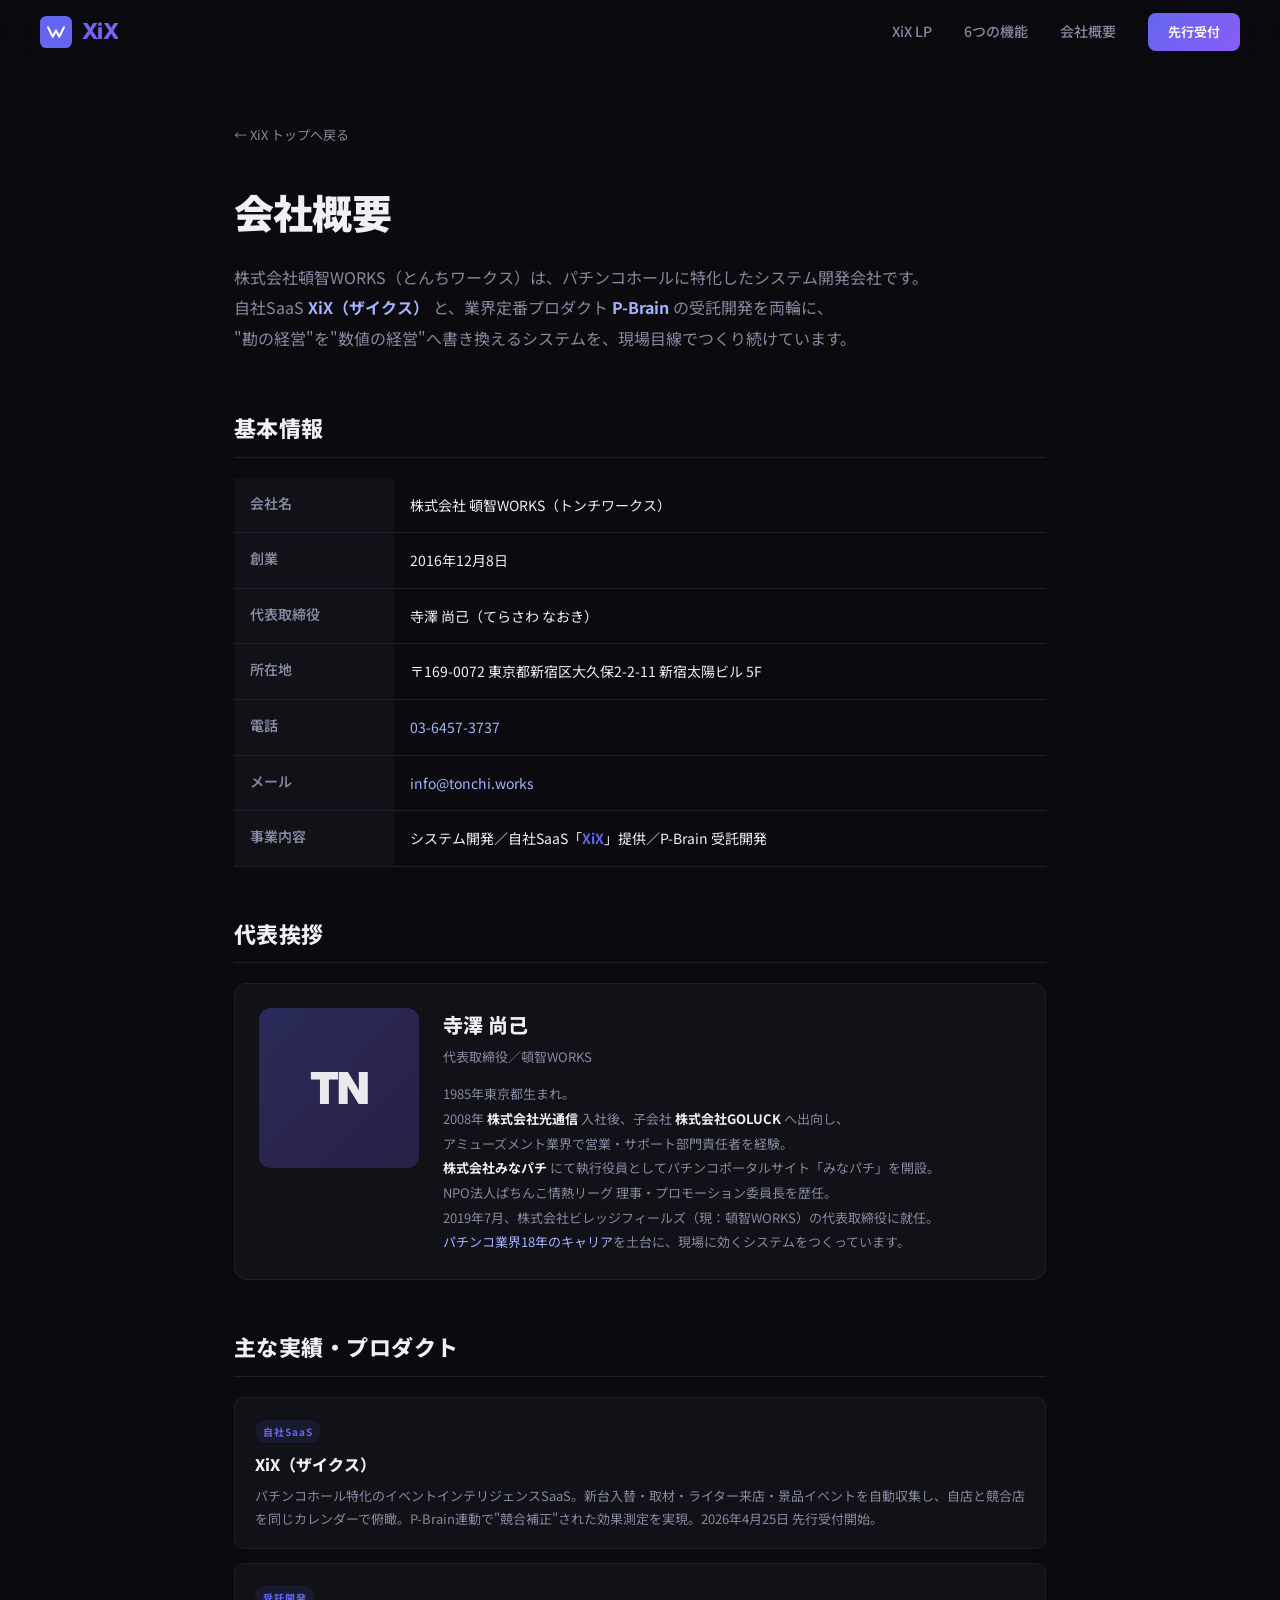
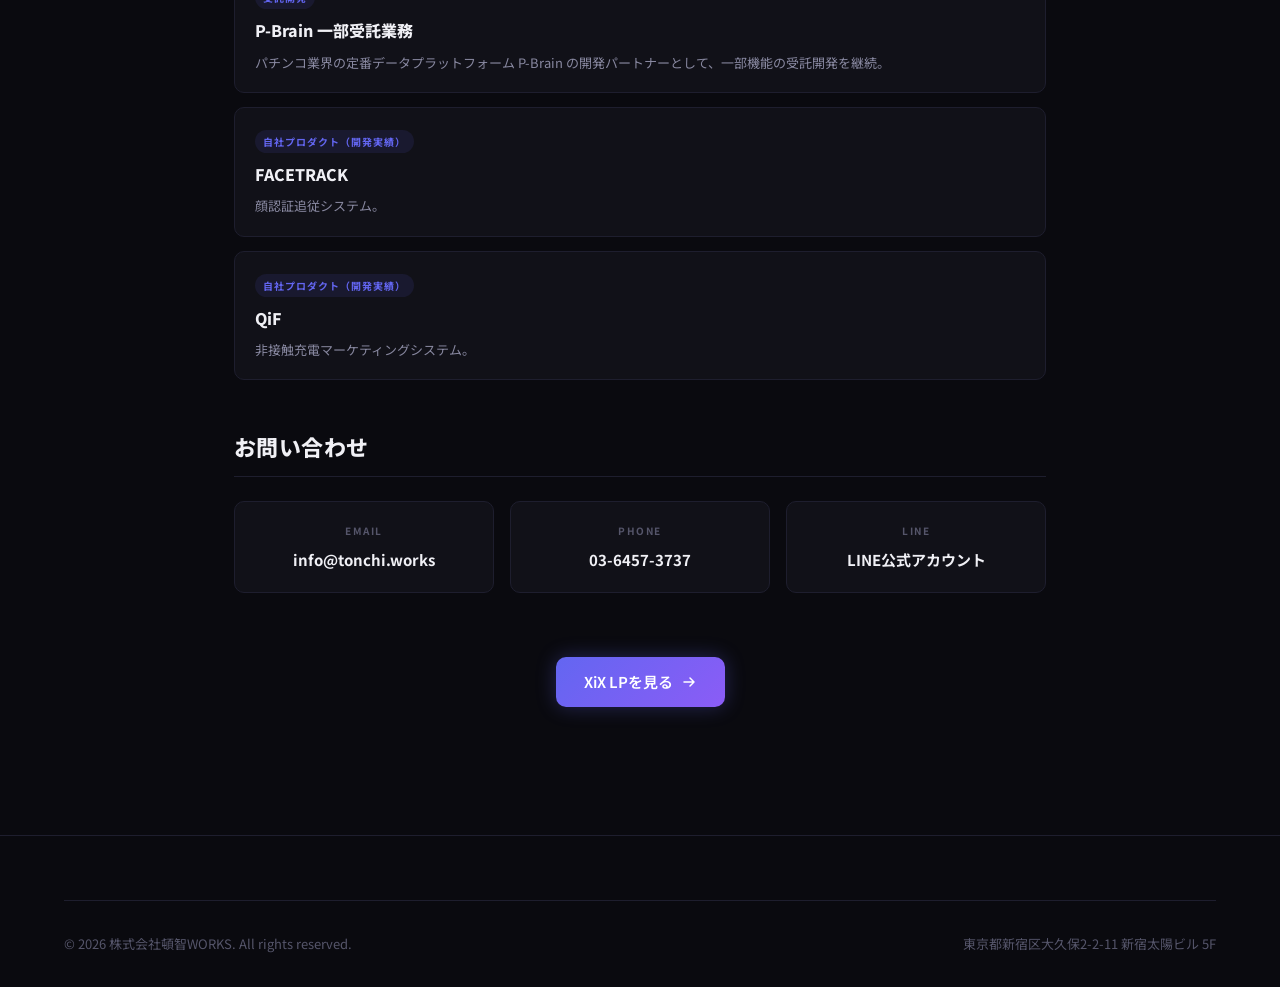
==== commit 27778a13: "Fix: terasawa career 20年→18年, remove QiF reading (キーフ)" ====
--- a/about/index.html
+++ b/about/index.html
@@ -4,7 +4,7 @@
   <meta charset="UTF-8">
   <meta name="viewport" content="width=device-width, initial-scale=1.0">
   <title>会社概要 ｜ 株式会社頓智WORKS</title>
-  <meta name="description" content="株式会社頓智WORKS（とんちワークス）は、パチンコホールに特化したシステム開発会社。自社SaaS「XiX（ザイクス）」と業界定番P-Brainの受託開発を両輪に、"勘の経営"を"数値の経営"へ書き換えます。代表：寺澤尚己（パチンコ業界20年）。東京都新宿区。">
+  <meta name="description" content="株式会社頓智WORKS（とんちワークス）は、パチンコホールに特化したシステム開発会社。自社SaaS「XiX（ザイクス）」と業界定番P-Brainの受託開発を両輪に、"勘の経営"を"数値の経営"へ書き換えます。代表：寺澤尚己（パチンコ業界18年）。東京都新宿区。">
   <meta property="og:title" content="会社概要 ｜ 株式会社頓智WORKS">
   <meta property="og:description" content="パチンコホール特化のシステム開発会社。自社SaaS XiX と P-Brain 受託開発を両輪に。">
   <meta property="og:type" content="website">
@@ -116,7 +116,7 @@
             <b>株式会社みなパチ</b> にて執行役員としてパチンコポータルサイト「みなパチ」を開設。<br>
             NPO法人ぱちんこ情熱リーグ 理事・プロモーション委員長を歴任。<br>
             2019年7月、株式会社ビレッジフィールズ（現：頓智WORKS）の代表取締役に就任。<br>
-            <span style="color:#a5b4fc;">パチンコ業界20年のキャリア</span>を土台に、現場に効くシステムをつくっています。
+            <span style="color:#a5b4fc;">パチンコ業界18年のキャリア</span>を土台に、現場に効くシステムをつくっています。
           </p>
         </div>
       </div>
@@ -142,7 +142,7 @@
         </div>
         <div class="achievement-item">
           <span class="ach-tag">自社プロダクト（開発実績）</span>
-          <h3>QiF（キーフ）</h3>
+          <h3>QiF</h3>
           <p>非接触充電マーケティングシステム。</p>
         </div>
       </div>
--- a/css/style.css
+++ b/css/style.css
@@ -2023,3 +2023,236 @@
 }
 .bm-dot-self { background: linear-gradient(90deg, #6366f1, #8b5cf6); }
 .bm-dot-avg { background: #fcd34d; width: 2px; height: 14px; }
+
+/* ============================================
+   LIGHTBOX
+   ============================================ */
+.lightbox {
+  padding: 0;
+  border: none;
+  background: transparent;
+  max-width: 96vw;
+  max-height: 96vh;
+  width: 96vw;
+  height: 96vh;
+}
+.lightbox::backdrop {
+  background: rgba(5, 5, 15, 0.92);
+  backdrop-filter: blur(6px);
+}
+.lightbox[open] {
+  display: flex;
+  flex-direction: column;
+  align-items: center;
+  justify-content: center;
+}
+.lightbox-img {
+  max-width: 100%;
+  max-height: calc(96vh - 80px);
+  object-fit: contain;
+  display: block;
+  box-shadow: 0 20px 60px rgba(0, 0, 0, 0.6);
+  border-radius: 8px;
+}
+.lightbox-caption {
+  color: #e2e8f0;
+  font-size: 14px;
+  margin-top: 16px;
+  text-align: center;
+  padding: 0 20px;
+  max-width: 860px;
+  line-height: 1.6;
+}
+.lightbox-close {
+  position: absolute;
+  top: 16px;
+  right: 20px;
+  width: 44px;
+  height: 44px;
+  border: none;
+  background: rgba(255, 255, 255, 0.08);
+  color: #fff;
+  font-size: 28px;
+  line-height: 1;
+  border-radius: 50%;
+  cursor: pointer;
+  transition: background 0.2s;
+  display: flex;
+  align-items: center;
+  justify-content: center;
+  z-index: 2;
+}
+.lightbox-close:hover { background: rgba(255, 255, 255, 0.2); }
+
+.lightbox-nav {
+  position: absolute;
+  top: 50%;
+  transform: translateY(-50%);
+  width: 52px;
+  height: 52px;
+  border: none;
+  background: rgba(255, 255, 255, 0.08);
+  color: #fff;
+  font-size: 30px;
+  line-height: 1;
+  border-radius: 50%;
+  cursor: pointer;
+  transition: background 0.2s;
+  display: flex;
+  align-items: center;
+  justify-content: center;
+  z-index: 2;
+}
+.lightbox-nav:hover { background: rgba(255, 255, 255, 0.2); }
+.lightbox-prev { left: 24px; }
+.lightbox-next { right: 24px; }
+
+.lightbox-counter {
+  position: absolute;
+  top: 20px;
+  left: 20px;
+  color: rgba(226, 232, 240, 0.8);
+  font-size: 13px;
+  font-family: var(--font-en);
+  font-weight: 600;
+  letter-spacing: 0.05em;
+  z-index: 2;
+}
+
+@media (max-width: 700px) {
+  .lightbox-nav { width: 40px; height: 40px; font-size: 22px; }
+  .lightbox-prev { left: 8px; }
+  .lightbox-next { right: 8px; }
+  .lightbox-close { top: 8px; right: 10px; width: 36px; height: 36px; font-size: 22px; }
+  .lightbox-counter { font-size: 11px; top: 14px; left: 10px; }
+  .lightbox-img { max-height: calc(96vh - 70px); }
+  .lightbox-caption { font-size: 12px; }
+}
+
+/* ============================================
+   SIGNUP FORM
+   ============================================ */
+.signup-form {
+  max-width: 760px;
+  margin: 40px auto 0;
+  text-align: left;
+  padding: 28px 24px;
+  background: rgba(255, 255, 255, 0.03);
+  border: 1px solid var(--border);
+  border-radius: 16px;
+  backdrop-filter: blur(8px);
+}
+.sf-grid {
+  display: grid;
+  grid-template-columns: 1fr 1fr;
+  gap: 16px 20px;
+}
+.sf-field { display: flex; flex-direction: column; gap: 6px; }
+.sf-field.sf-full { grid-column: 1 / -1; }
+.sf-label {
+  font-size: 12px;
+  font-weight: 700;
+  color: var(--text-secondary);
+  letter-spacing: 0.02em;
+}
+.sf-required .sf-label::after {
+  content: '*';
+  margin-left: 4px;
+  color: #f87171;
+  font-weight: 900;
+}
+.signup-form input[type="text"],
+.signup-form input[type="email"],
+.signup-form input[type="tel"],
+.signup-form select,
+.signup-form textarea {
+  width: 100%;
+  padding: 11px 13px;
+  background: var(--bg-elevated);
+  border: 1px solid var(--border-light);
+  border-radius: 8px;
+  color: var(--text-primary);
+  font-family: var(--font-jp);
+  font-size: 14px;
+  line-height: 1.5;
+  transition: border-color 0.2s, box-shadow 0.2s;
+  outline: none;
+}
+.signup-form input:focus,
+.signup-form select:focus,
+.signup-form textarea:focus {
+  border-color: var(--accent-1);
+  box-shadow: 0 0 0 3px rgba(99, 102, 241, 0.15);
+}
+.signup-form input::placeholder,
+.signup-form textarea::placeholder { color: var(--text-muted); }
+.signup-form select {
+  appearance: none;
+  -webkit-appearance: none;
+  background-image: url("data:image/svg+xml;utf8,<svg xmlns='http://www.w3.org/2000/svg' width='12' height='8' viewBox='0 0 12 8' fill='none'><path d='M1 1L6 6L11 1' stroke='%238888a0' stroke-width='1.5' stroke-linecap='round' stroke-linejoin='round'/></svg>");
+  background-repeat: no-repeat;
+  background-position: right 14px center;
+  padding-right: 36px;
+}
+.signup-form textarea { resize: vertical; min-height: 90px; }
+.sf-privacy {
+  margin: 18px 0 8px;
+  font-size: 11px;
+  color: var(--text-muted);
+  line-height: 1.7;
+}
+.sf-privacy a { color: var(--accent-1); text-decoration: underline; }
+
+.sf-submit-wrap {
+  margin-top: 18px;
+  display: flex;
+  gap: 12px;
+  align-items: center;
+  justify-content: center;
+  flex-wrap: wrap;
+}
+.sf-submit {
+  min-width: 240px;
+}
+.sf-submit.is-sending {
+  opacity: 0.8;
+  cursor: wait;
+  pointer-events: none;
+}
+
+/* Thanks state */
+.signup-thanks {
+  max-width: 640px;
+  margin: 40px auto 0;
+  text-align: center;
+  padding: 48px 32px;
+  background: rgba(16, 185, 129, 0.06);
+  border: 1px solid rgba(16, 185, 129, 0.3);
+  border-radius: 16px;
+}
+.signup-thanks .thanks-icon { margin-bottom: 20px; }
+.signup-thanks h3 {
+  font-size: 22px;
+  font-weight: 800;
+  color: var(--text-primary);
+  margin-bottom: 12px;
+}
+.signup-thanks p {
+  font-size: 15px;
+  color: var(--text-secondary);
+  line-height: 1.9;
+  margin-bottom: 8px;
+}
+.signup-thanks .thanks-note {
+  margin-top: 20px;
+  font-size: 12px;
+  color: var(--text-muted);
+}
+.signup-thanks .thanks-note a { color: var(--accent-1); }
+
+@media (max-width: 600px) {
+  .signup-form { padding: 22px 16px; }
+  .sf-grid { grid-template-columns: 1fr; }
+  .sf-submit { width: 100%; }
+  .signup-thanks { padding: 36px 20px; }
+}
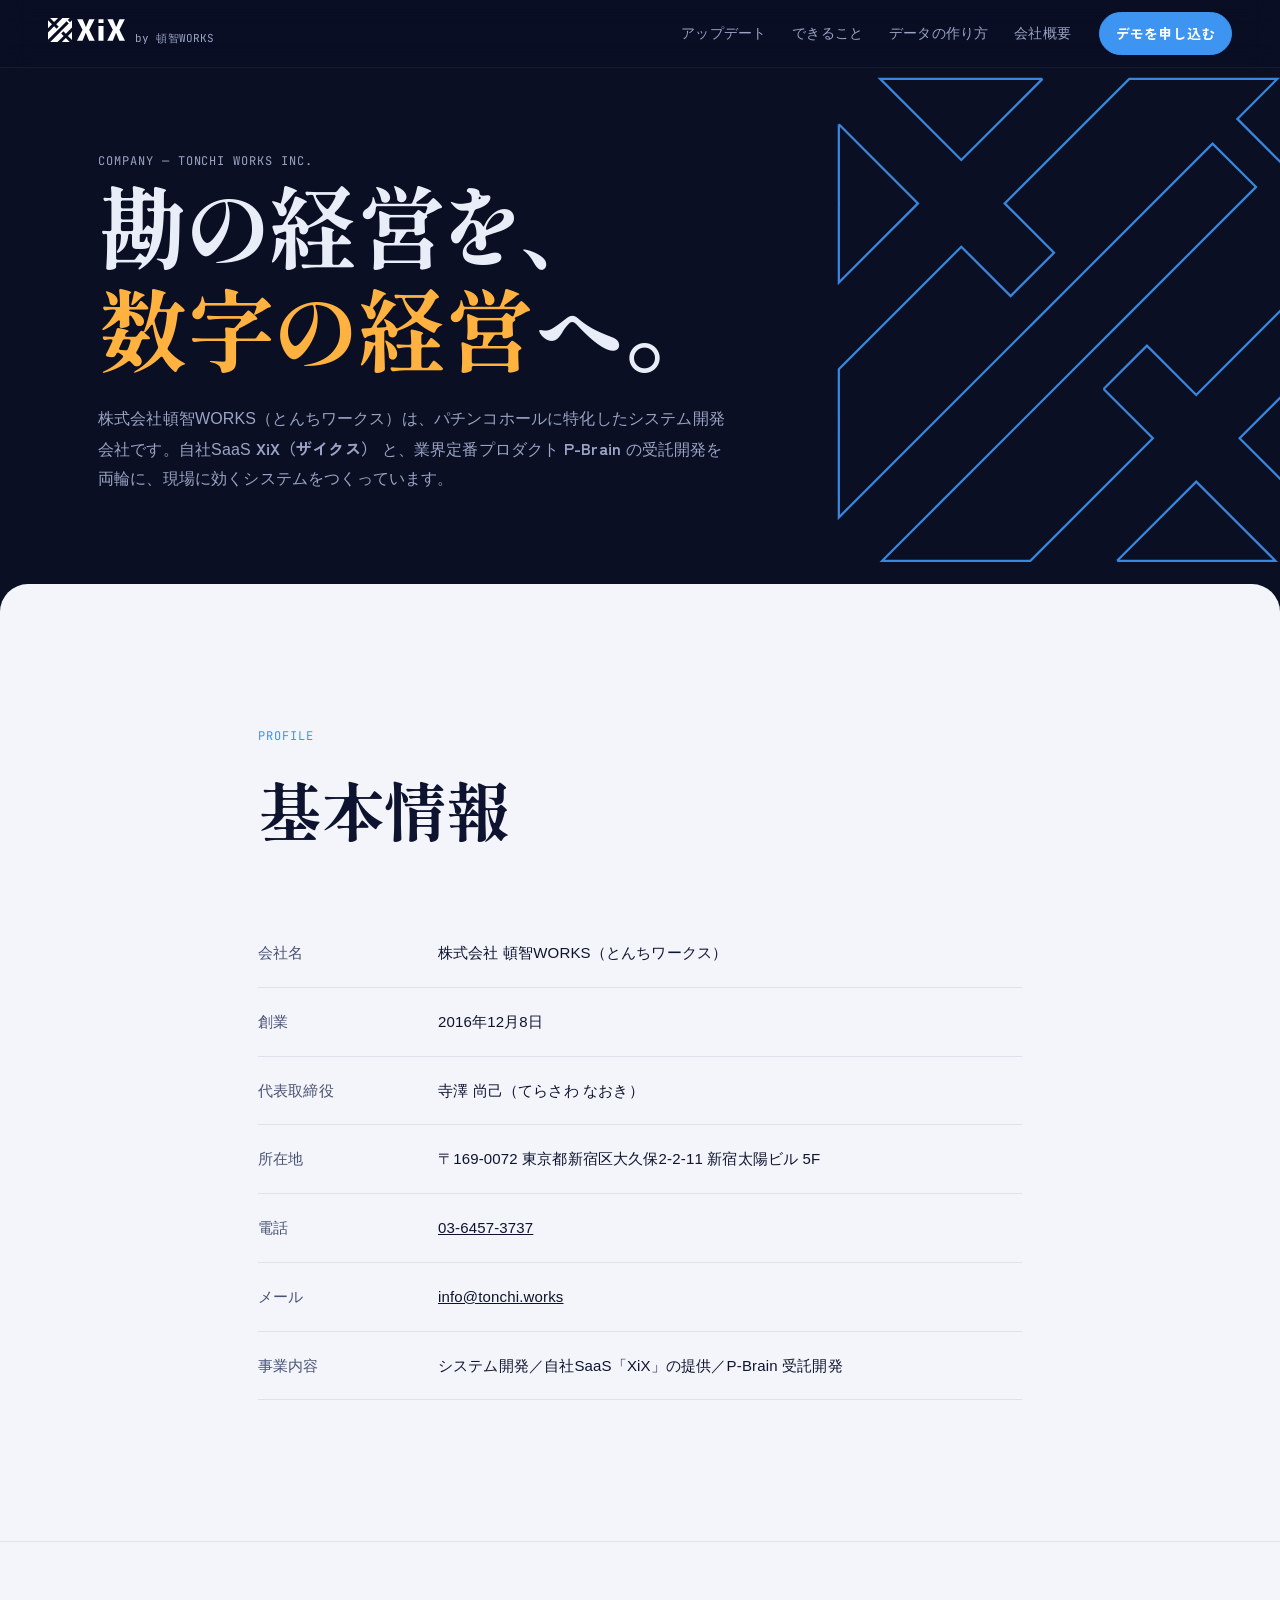
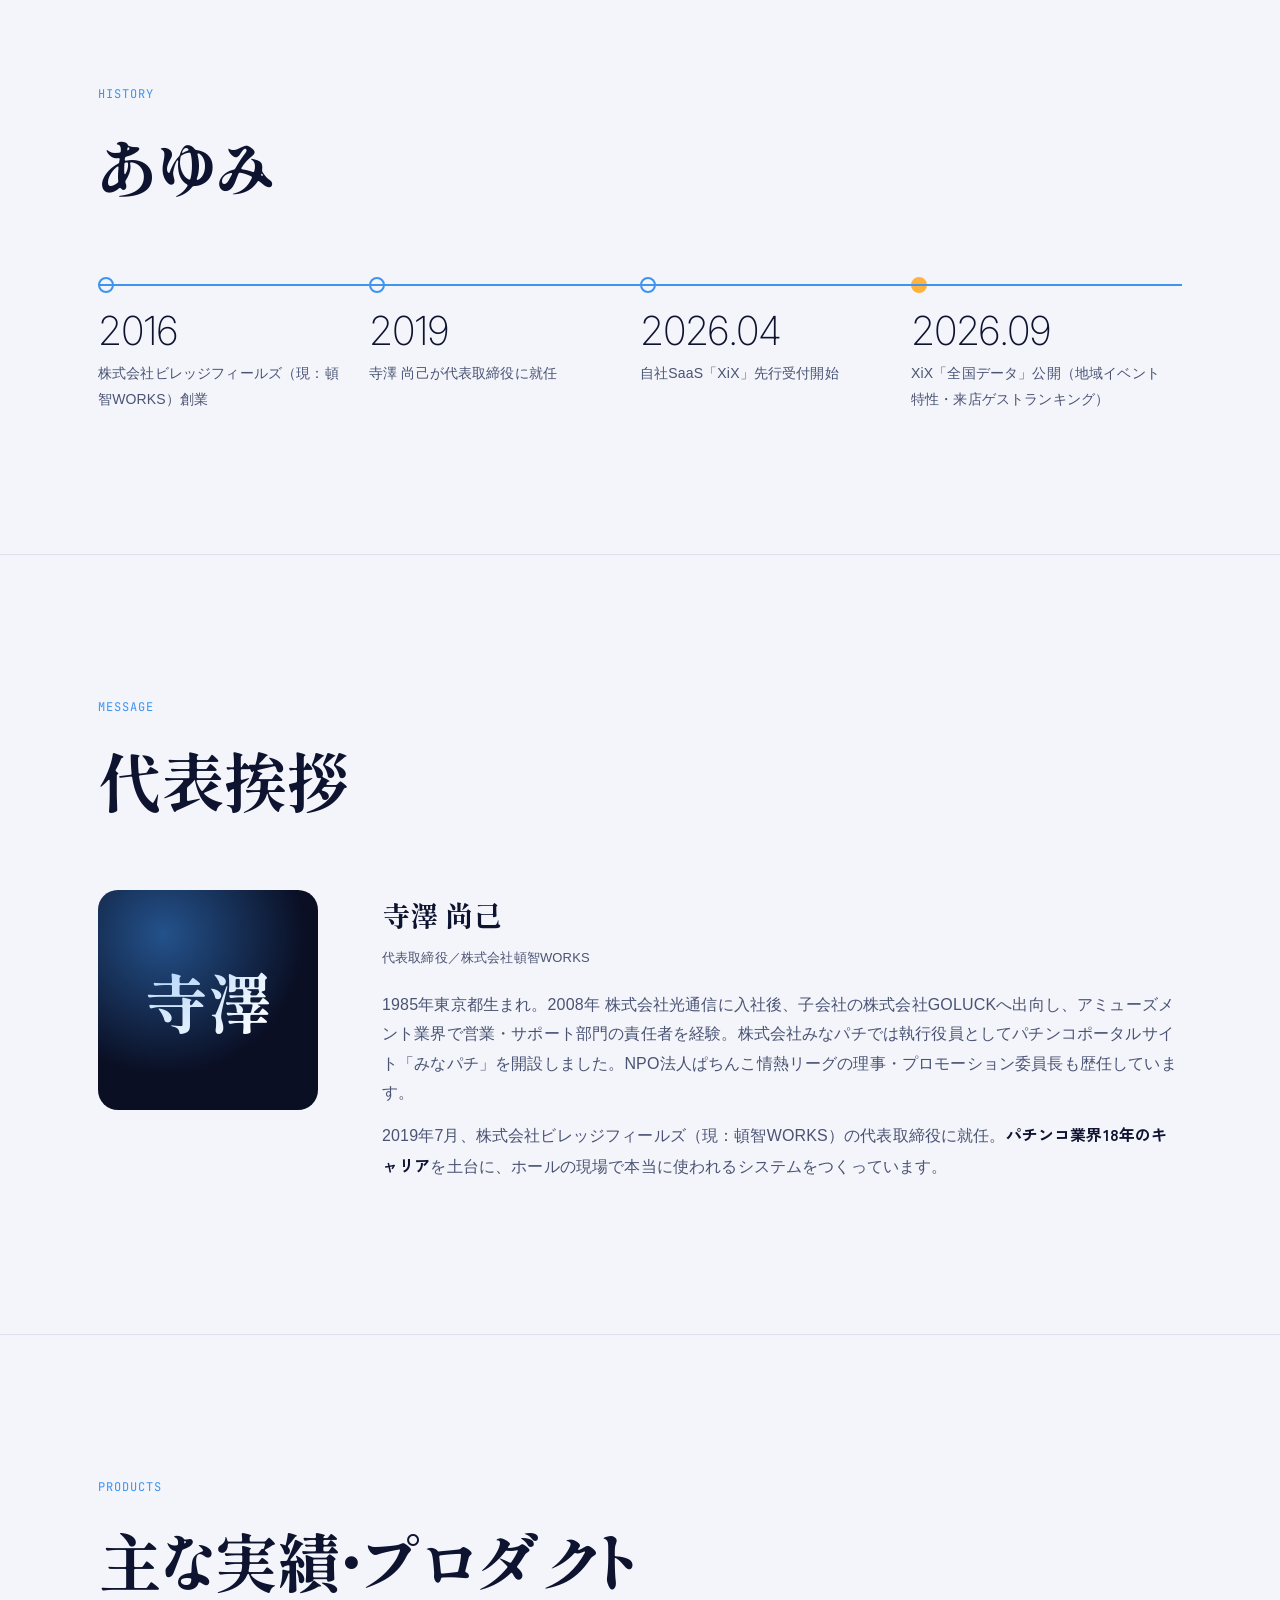
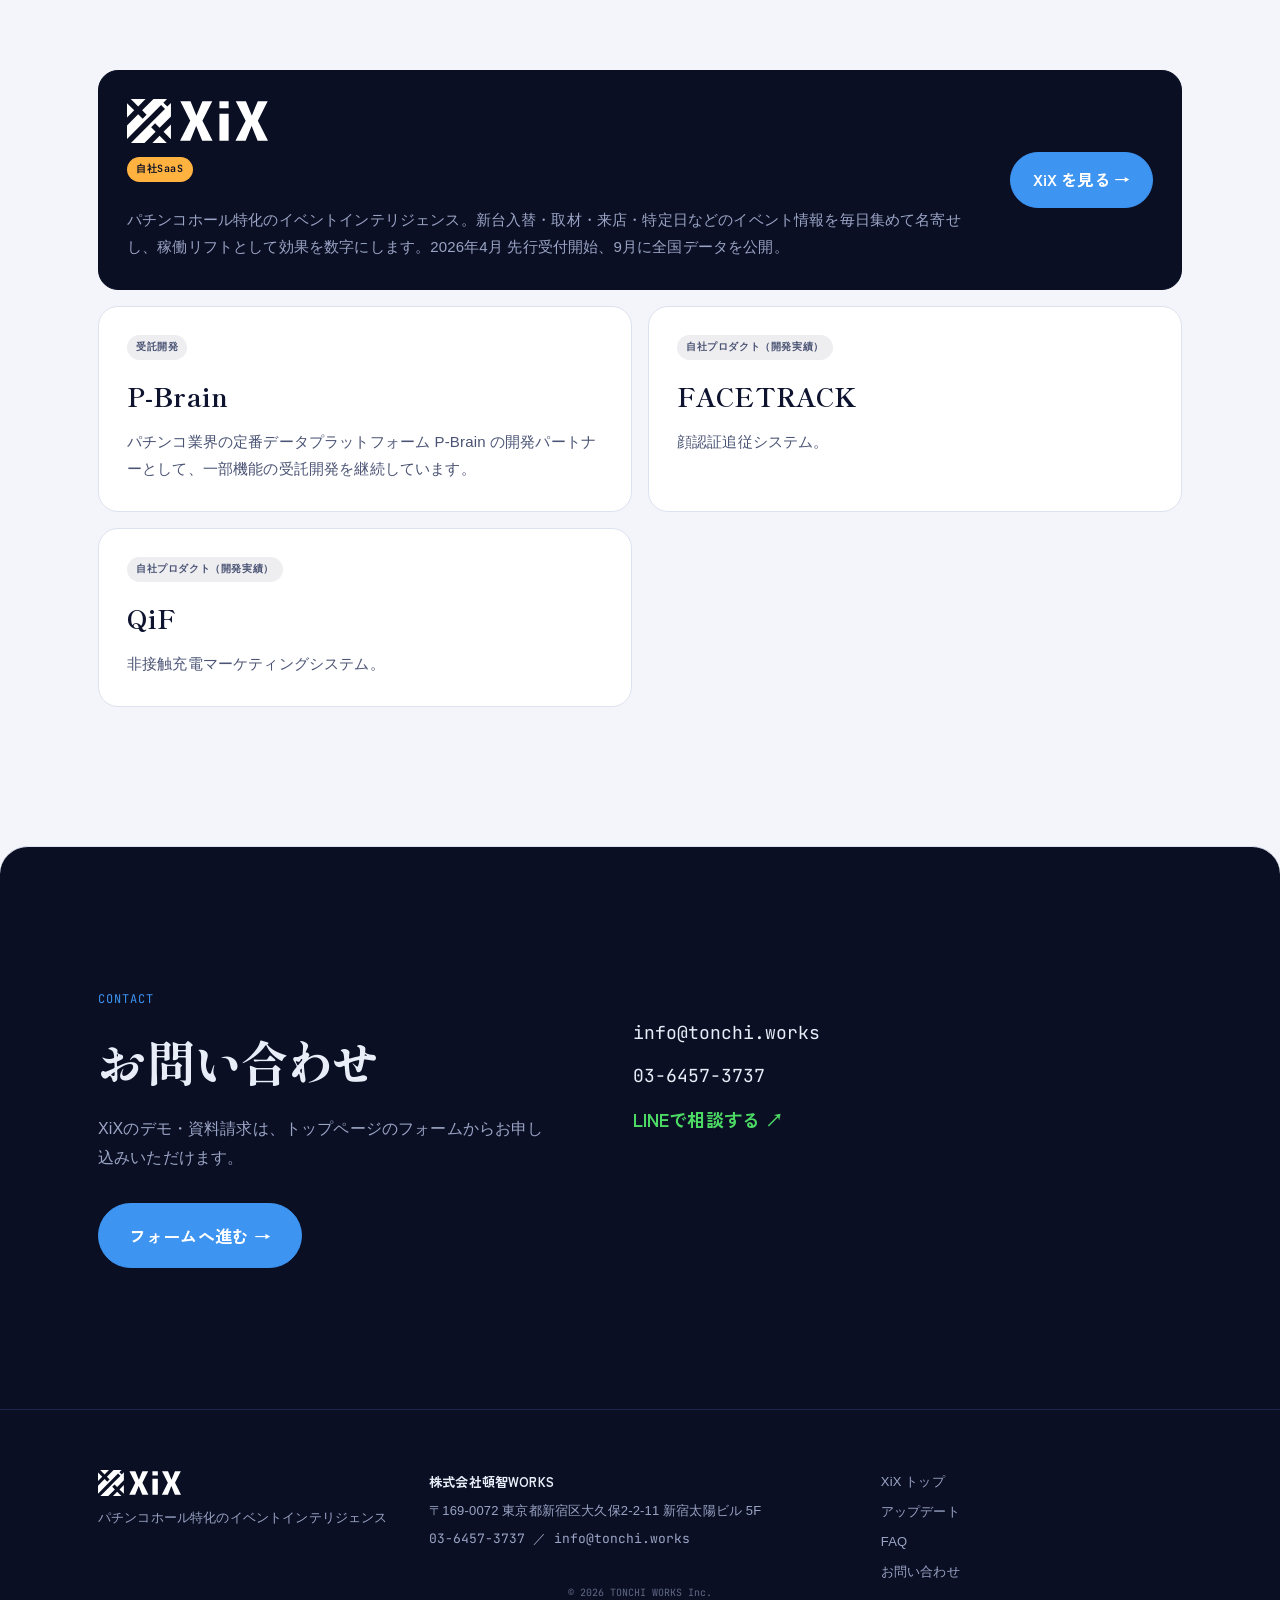
==== commit 5ae66cdd: "Renew site for autumn 2026: 3D particle story, updates, national data - Hero: 6,396-particle field (" ====
--- a/about/index.html
+++ b/about/index.html
@@ -1,186 +1,190 @@
 <!DOCTYPE html>
 <html lang="ja">
 <head>
-  <meta charset="UTF-8">
-  <meta name="viewport" content="width=device-width, initial-scale=1.0">
-  <title>会社概要 ｜ 株式会社頓智WORKS</title>
-  <meta name="description" content="株式会社頓智WORKS（とんちワークス）は、パチンコホールに特化したシステム開発会社。自社SaaS「XiX（ザイクス）」と業界定番P-Brainの受託開発を両輪に、"勘の経営"を"数値の経営"へ書き換えます。代表：寺澤尚己（パチンコ業界18年）。東京都新宿区。">
-  <meta property="og:title" content="会社概要 ｜ 株式会社頓智WORKS">
-  <meta property="og:description" content="パチンコホール特化のシステム開発会社。自社SaaS XiX と P-Brain 受託開発を両輪に。">
-  <meta property="og:type" content="website">
-  <link rel="preconnect" href="https://fonts.googleapis.com">
-  <link rel="preconnect" href="https://fonts.gstatic.com" crossorigin>
-  <link href="https://fonts.googleapis.com/css2?family=Inter:wght@300;400;500;600;700;800;900&family=Noto+Sans+JP:wght@300;400;500;600;700;900&display=swap" rel="stylesheet">
-  <link rel="stylesheet" href="../css/style.css">
-  <style>
-    .about-body { padding: 120px 24px 80px; max-width: 860px; margin: 0 auto; }
-    .about-back { display: inline-flex; align-items: center; gap: 6px; font-size: 13px; color: var(--text-secondary); margin-bottom: 32px; }
-    .about-back:hover { color: var(--accent-1); }
-    .about-title { font-size: 40px; font-weight: 900; margin-bottom: 16px; letter-spacing: -0.02em; }
-    .about-lead { font-size: 16px; color: var(--text-secondary); line-height: 1.9; margin-bottom: 56px; }
-    .about-section { margin-bottom: 48px; }
-    .about-section h2 { font-size: 22px; font-weight: 800; margin-bottom: 20px; padding-bottom: 10px; border-bottom: 1px solid var(--border); letter-spacing: 0.02em; }
-    .about-table { width: 100%; border-collapse: collapse; }
-    .about-table th, .about-table td { padding: 14px 16px; text-align: left; font-size: 14px; vertical-align: top; border-bottom: 1px solid var(--border); }
-    .about-table th { width: 160px; color: var(--text-secondary); font-weight: 600; background: var(--bg-card); }
-    .about-table td { color: var(--text-primary); line-height: 1.9; }
-    .about-table td b { color: var(--accent-1); }
-    .about-achievements { display: grid; gap: 14px; }
-    .achievement-item { padding: 18px 20px; background: var(--bg-card); border: 1px solid var(--border); border-radius: 10px; }
-    .achievement-item h3 { font-size: 16px; font-weight: 800; color: var(--text-primary); margin-bottom: 6px; }
-    .achievement-item p { font-size: 13px; color: var(--text-secondary); line-height: 1.8; }
-    .achievement-item .ach-tag { display: inline-block; font-size: 10px; font-weight: 700; letter-spacing: 0.1em; color: var(--accent-1); background: rgba(99,102,241,0.1); padding: 3px 8px; border-radius: 99px; margin-bottom: 8px; }
-    .ceo-card { display: grid; grid-template-columns: 160px 1fr; gap: 24px; padding: 24px; background: var(--bg-card); border: 1px solid var(--border); border-radius: 12px; align-items: start; }
-    .ceo-card .ceo-photo { width: 160px; height: 160px; border-radius: 12px; background: linear-gradient(135deg, rgba(99,102,241,0.3), rgba(139,92,246,0.2)); display: flex; align-items: center; justify-content: center; font-family: var(--font-en); font-size: 44px; font-weight: 900; color: rgba(255,255,255,0.9); letter-spacing: -0.04em; }
-    .ceo-card .ceo-name { font-size: 20px; font-weight: 800; margin-bottom: 4px; }
-    .ceo-card .ceo-title { font-size: 13px; color: var(--text-secondary); margin-bottom: 14px; }
-    .ceo-card .ceo-bio { font-size: 13px; color: var(--text-secondary); line-height: 1.9; }
-    .ceo-card .ceo-bio b { color: var(--text-primary); font-weight: 700; }
-    .contact-grid { display: grid; grid-template-columns: repeat(3, 1fr); gap: 16px; margin-top: 24px; }
-    .contact-card { padding: 20px; background: var(--bg-card); border: 1px solid var(--border); border-radius: 10px; text-align: center; transition: all 0.3s var(--ease-out); }
-    .contact-card:hover { border-color: var(--accent-1); transform: translateY(-2px); }
-    .contact-card .c-label { font-size: 10px; font-weight: 700; letter-spacing: 0.15em; color: var(--text-muted); margin-bottom: 8px; }
-    .contact-card .c-value { font-size: 15px; font-weight: 700; color: var(--text-primary); word-break: break-all; }
-    .contact-card a { color: inherit; }
-    .contact-card:hover .c-value { color: var(--accent-1); }
-    @media (max-width: 700px) {
-      .about-body { padding: 100px 20px 60px; }
-      .about-title { font-size: 28px; }
-      .about-table th { width: 110px; font-size: 12px; padding: 10px 10px; }
-      .about-table td { font-size: 13px; padding: 10px 12px; }
-      .ceo-card { grid-template-columns: 1fr; text-align: center; }
-      .ceo-card .ceo-photo { width: 140px; height: 140px; margin: 0 auto; }
-      .contact-grid { grid-template-columns: 1fr; }
-    }
-  </style>
+<meta charset="UTF-8">
+<meta name="viewport" content="width=device-width, initial-scale=1">
+<title>会社概要｜株式会社頓智WORKS</title>
+<meta name="description" content="株式会社頓智WORKSは、パチンコホールに特化したシステム開発会社です。自社SaaS「XiX」と、P-Brainの受託開発を両輪に、現場に効くシステムをつくっています。">
+<meta name="theme-color" content="#0A0F24">
+<link rel="icon" href="../img/favicon.svg" type="image/svg+xml">
+<link rel="preconnect" href="https://fonts.googleapis.com">
+<link rel="preconnect" href="https://fonts.gstatic.com" crossorigin>
+<link href="https://fonts.googleapis.com/css2?family=Inter+Tight:wght@200;300;500;700&family=JetBrains+Mono:wght@400;600&family=Shippori+Mincho+B1:wght@500;700;800&family=Zen+Kaku+Gothic+New:wght@400;500;700&display=swap" rel="stylesheet">
+<link rel="stylesheet" href="../css/style.css?v=1790474391">
+<style>
+  .co-hero { padding: 150px 0 90px; position: relative; overflow: hidden; }
+  .co-hero h1 { font-family: var(--f-display); font-weight: 800; font-size: clamp(40px, 7vw, 96px); line-height: 1.15; letter-spacing: -.02em; margin: 0 0 26px; }
+  .co-hero h1 em { font-style: normal; color: var(--amber); }
+  .co-hero p { max-width: 640px; color: var(--on-ink-sub); margin: 0; }
+  .co-mark { position: absolute; right: -60px; top: 60px; width: min(46vw, 520px); color: var(--ink-3); opacity: .9; pointer-events: none; }
+  .co-mark polygon { fill: none; stroke: var(--signal); stroke-width: 1.2; }
+  .co-table { width: 100%; border-collapse: collapse; }
+  .co-table th, .co-table td { text-align: left; vertical-align: top; padding: 20px 0; border-bottom: 1px solid var(--line); font-size: 15px; }
+  .co-table th { width: 180px; color: var(--sub); font-weight: 500; }
+  .ceo { display: grid; grid-template-columns: 220px 1fr; gap: clamp(24px, 5vw, 64px); align-items: start; }
+  .ceo-mono { aspect-ratio: 1; border-radius: 20px; background: var(--ink); color: #fff; display: grid; place-items: center; font-family: var(--f-display); font-size: 64px; font-weight: 800; position: relative; overflow: hidden; }
+  .ceo-mono::after { content: ""; position: absolute; inset: 0; background: radial-gradient(circle at 30% 20%, rgba(61,148,241,.5), transparent 60%); }
+  .ceo h3 { font-family: var(--f-display); font-size: 28px; margin: 0 0 4px; }
+  .ceo .role { color: var(--sub); font-size: 13px; margin: 0 0 20px; }
+  .ceo p { color: var(--sub); margin: 0 0 12px; }
+  .ceo b { color: var(--text); }
+  .tl { list-style: none; margin: 0; padding: 0; display: grid; grid-template-columns: repeat(4, 1fr); position: relative; }
+  .tl::before { content: ""; position: absolute; left: 0; right: 0; top: 7px; height: 2px; background: var(--line); }
+  .tl::after { content: ""; position: absolute; left: 0; top: 7px; height: 2px; background: var(--signal); width: 0; transition: width 2.2s cubic-bezier(.2,.8,.2,1); }
+  .tl.in::after { width: 100%; }
+  .tl li { position: relative; padding: 34px 20px 0 0; }
+  .tl li::before { content: ""; position: absolute; left: 0; top: 0; width: 16px; height: 16px; border-radius: 50%; background: var(--paper); border: 2px solid var(--signal); }
+  .tl li:last-child::before { background: var(--amber); border-color: var(--amber); }
+  .tl time { font-family: var(--f-num); font-weight: 200; font-size: 40px; letter-spacing: -.03em; display: block; line-height: 1; margin-bottom: 10px; }
+  .tl p { margin: 0; color: var(--sub); font-size: 14px; }
+  .prods { display: grid; grid-template-columns: repeat(2, 1fr); gap: 16px; }
+  .prod { background: var(--card); border: 1px solid var(--line); border-radius: 20px; padding: 28px; }
+  .prod .tag { margin-bottom: 12px; }
+  .prod h3 { font-family: var(--f-display); font-size: 26px; margin: 0 0 8px; }
+  .prod p { margin: 0; color: var(--sub); font-size: 15px; }
+  .prod.main { grid-column: span 2; background: var(--ink); color: var(--on-ink); border-color: var(--ink); display: grid; grid-template-columns: 1fr auto; gap: 24px; align-items: center; }
+  .prod.main p { color: var(--on-ink-sub); }
+  .prod.main img { height: 44px; width: auto; filter: invert(1); margin-bottom: 14px; }
+  @media (max-width: 800px) {
+    .ceo { grid-template-columns: 1fr; } .ceo-mono { max-width: 160px; }
+    .tl { grid-template-columns: 1fr 1fr; row-gap: 30px; } .tl::before, .tl::after { display: none; }
+    .prods { grid-template-columns: 1fr; } .prod.main { grid-column: auto; grid-template-columns: 1fr; }
+    .co-table th { width: 110px; }
+  }
+</style>
 </head>
 <body>
-  <!-- NAV -->
-  <nav class="nav" id="nav">
-    <div class="nav-inner">
-      <a href="../" class="nav-logo">
-        <svg class="nav-logo-icon" viewBox="0 0 40 40" fill="none" xmlns="http://www.w3.org/2000/svg">
-          <rect width="40" height="40" rx="8" fill="url(#logo-gradient-about)"/>
-          <path d="M10 14L16 26L20 18L24 26L30 14" stroke="white" stroke-width="2.5" stroke-linecap="round" stroke-linejoin="round"/>
-          <defs>
-            <linearGradient id="logo-gradient-about" x1="0" y1="0" x2="40" y2="40">
-              <stop offset="0%" stop-color="#6366f1"/>
-              <stop offset="100%" stop-color="#8b5cf6"/>
-            </linearGradient>
-          </defs>
-        </svg>
-        <span class="nav-logo-text">XiX</span>
-      </a>
-      <div class="nav-links">
-        <a href="../" class="nav-link">XiX LP</a>
-        <a href="../#features" class="nav-link">6つの機能</a>
-        <a href="./" class="nav-link">会社概要</a>
-        <a href="../#cta-section" class="nav-link nav-link-cta">先行受付</a>
+<a class="skip" href="#main">本文へスキップ</a>
+<header class="nav solid" id="nav">
+  <a class="nav-brand" href="../" aria-label="XiX トップへ">
+    <img src="../img/xix-logo.svg" alt="XiX" class="nav-logo">
+    <span class="nav-by">by 頓智WORKS</span>
+  </a>
+  <nav class="nav-links" aria-label="サイト内">
+    <a href="../#updates">アップデート</a>
+    <a href="../#features">できること</a>
+    <a href="../#how">データの作り方</a>
+    <a href="./" aria-current="page">会社概要</a>
+  </nav>
+  <a class="btn btn-sm" href="../#contact">デモを申し込む</a>
+</header>
+
+<main id="main">
+  <section class="co-hero">
+    <div class="wrap">
+      <p class="eyebrow mono">Company — TONCHI WORKS Inc.</p>
+      <h1>勘の経営を、<br><em>数字の経営</em>へ。</h1>
+      <p>株式会社頓智WORKS（とんちワークス）は、パチンコホールに特化したシステム開発会社です。自社SaaS <b>XiX（ザイクス）</b> と、業界定番プロダクト <b>P-Brain</b> の受託開発を両輪に、現場に効くシステムをつくっています。</p>
+    </div>
+    <svg class="co-mark" viewBox="-10 -10 276 276" aria-hidden="true">
+      <polygon points="108.1 0 21.93 0 65.01 43.09 108.1 0"/><polygon points="0 24.12 0 108.1 41.99 66.11 0 24.12"/><polygon points="255.81 233.88 255.81 147.7 212.72 190.79 255.81 233.88"/><polygon points="140.51 164.63 163.53 141.6 189.7 167.77 255.81 101.66 255.81 23.02 234.54 44.28 211.52 21.26 232.78 0 154.14 0 88.03 66.11 114.2 92.28 91.18 115.3 65.01 89.13 0 154.14 0 232.79 104.33 128.45 104.33 128.45 127.35 105.43 127.35 105.43 198.37 34.42 221.39 57.44 220.83 58 150.38 128.45 127.35 151.47 56.12 222.7 56.13 222.7 23.02 255.81 101.66 255.81 166.67 190.79 140.51 164.63"/><polygon points="147.7 255.81 231.69 255.81 189.7 213.81 147.7 255.81"/>
+    </svg>
+  </section>
+
+  <div class="paper">
+    <section class="sec">
+      <div class="wrap wrap-narrow">
+        <header class="sec-head"><p class="eyebrow mono">Profile</p><h2 class="sec-title">基本情報</h2></header>
+        <table class="co-table">
+          <tr><th>会社名</th><td>株式会社 頓智WORKS（とんちワークス）</td></tr>
+          <tr><th>創業</th><td>2016年12月8日</td></tr>
+          <tr><th>代表取締役</th><td>寺澤 尚己（てらさわ なおき）</td></tr>
+          <tr><th>所在地</th><td>〒169-0072 東京都新宿区大久保2-2-11 新宿太陽ビル 5F</td></tr>
+          <tr><th>電話</th><td><a href="tel:03-6457-3737">03-6457-3737</a></td></tr>
+          <tr><th>メール</th><td><a href="mailto:info@tonchi.works">info@tonchi.works</a></td></tr>
+          <tr><th>事業内容</th><td>システム開発／自社SaaS「XiX」の提供／P-Brain 受託開発</td></tr>
+        </table>
       </div>
-    </div>
-  </nav>
-
-  <main class="about-body">
-    <a href="../" class="about-back">← XiX トップへ戻る</a>
-    <h1 class="about-title">会社概要</h1>
-    <p class="about-lead">
-      株式会社頓智WORKS（とんちワークス）は、パチンコホールに特化したシステム開発会社です。<br>
-      自社SaaS <b style="color:#a5b4fc;">XiX（ザイクス）</b> と、業界定番プロダクト <b style="color:#a5b4fc;">P-Brain</b> の受託開発を両輪に、<br>
-      "勘の経営"を"数値の経営"へ書き換えるシステムを、現場目線でつくり続けています。
-    </p>
-
-    <section class="about-section">
-      <h2>基本情報</h2>
-      <table class="about-table">
-        <tr><th>会社名</th><td>株式会社 頓智WORKS（トンチワークス）</td></tr>
-        <tr><th>創業</th><td>2016年12月8日</td></tr>
-        <tr><th>代表取締役</th><td>寺澤 尚己（てらさわ なおき）</td></tr>
-        <tr><th>所在地</th><td>〒169-0072 東京都新宿区大久保2-2-11 新宿太陽ビル 5F</td></tr>
-        <tr><th>電話</th><td><a href="tel:03-6457-3737" style="color:#a5b4fc;">03-6457-3737</a></td></tr>
-        <tr><th>メール</th><td><a href="mailto:info@tonchi.works" style="color:#a5b4fc;">info@tonchi.works</a></td></tr>
-        <tr><th>事業内容</th><td>システム開発／自社SaaS「<b>XiX</b>」提供／P-Brain 受託開発</td></tr>
-      </table>
     </section>
 
-    <section class="about-section">
-      <h2>代表挨拶</h2>
-      <div class="ceo-card">
-        <div class="ceo-photo">TN</div>
-        <div>
-          <div class="ceo-name">寺澤 尚己</div>
-          <div class="ceo-title">代表取締役／頓智WORKS</div>
-          <p class="ceo-bio">
-            1985年東京都生まれ。<br>
-            2008年 <b>株式会社光通信</b> 入社後、子会社 <b>株式会社GOLUCK</b> へ出向し、<br>
-            アミューズメント業界で営業・サポート部門責任者を経験。<br>
-            <b>株式会社みなパチ</b> にて執行役員としてパチンコポータルサイト「みなパチ」を開設。<br>
-            NPO法人ぱちんこ情熱リーグ 理事・プロモーション委員長を歴任。<br>
-            2019年7月、株式会社ビレッジフィールズ（現：頓智WORKS）の代表取締役に就任。<br>
-            <span style="color:#a5b4fc;">パチンコ業界18年のキャリア</span>を土台に、現場に効くシステムをつくっています。
-          </p>
+    <section class="sec">
+      <div class="wrap">
+        <header class="sec-head"><p class="eyebrow mono">History</p><h2 class="sec-title">あゆみ</h2></header>
+        <ol class="tl" id="tl">
+          <li><time>2016</time><p>株式会社ビレッジフィールズ（現：頓智WORKS）創業</p></li>
+          <li><time>2019</time><p>寺澤 尚己が代表取締役に就任</p></li>
+          <li><time>2026.04</time><p>自社SaaS「XiX」先行受付開始</p></li>
+          <li><time>2026.09</time><p>XiX「全国データ」公開（地域イベント特性・来店ゲストランキング）</p></li>
+        </ol>
+      </div>
+    </section>
+
+    <section class="sec">
+      <div class="wrap">
+        <header class="sec-head"><p class="eyebrow mono">Message</p><h2 class="sec-title">代表挨拶</h2></header>
+        <div class="ceo">
+          <div class="ceo-mono" aria-hidden="true">寺澤</div>
+          <div>
+            <h3>寺澤 尚己</h3>
+            <p class="role">代表取締役／株式会社頓智WORKS</p>
+            <p>1985年東京都生まれ。2008年 株式会社光通信に入社後、子会社の株式会社GOLUCKへ出向し、アミューズメント業界で営業・サポート部門の責任者を経験。株式会社みなパチでは執行役員としてパチンコポータルサイト「みなパチ」を開設しました。NPO法人ぱちんこ情熱リーグの理事・プロモーション委員長も歴任しています。</p>
+            <p>2019年7月、株式会社ビレッジフィールズ（現：頓智WORKS）の代表取締役に就任。<b>パチンコ業界18年のキャリア</b>を土台に、ホールの現場で本当に使われるシステムをつくっています。</p>
+          </div>
         </div>
       </div>
     </section>
 
-    <section class="about-section">
-      <h2>主な実績・プロダクト</h2>
-      <div class="about-achievements">
-        <div class="achievement-item">
-          <span class="ach-tag">自社SaaS</span>
-          <h3>XiX（ザイクス）</h3>
-          <p>パチンコホール特化のイベントインテリジェンスSaaS。新台入替・取材・ライター来店・景品イベントを自動収集し、自店と競合店を同じカレンダーで俯瞰。P-Brain連動で"競合補正"された効果測定を実現。2026年4月25日 先行受付開始。</p>
-        </div>
-        <div class="achievement-item">
-          <span class="ach-tag">受託開発</span>
-          <h3>P-Brain 一部受託業務</h3>
-          <p>パチンコ業界の定番データプラットフォーム P-Brain の開発パートナーとして、一部機能の受託開発を継続。</p>
-        </div>
-        <div class="achievement-item">
-          <span class="ach-tag">自社プロダクト（開発実績）</span>
-          <h3>FACETRACK</h3>
-          <p>顔認証追従システム。</p>
-        </div>
-        <div class="achievement-item">
-          <span class="ach-tag">自社プロダクト（開発実績）</span>
-          <h3>QiF</h3>
-          <p>非接触充電マーケティングシステム。</p>
+    <section class="sec">
+      <div class="wrap">
+        <header class="sec-head"><p class="eyebrow mono">Products</p><h2 class="sec-title">主な実績・プロダクト</h2></header>
+        <div class="prods">
+          <div class="prod main">
+            <div>
+              <img src="../img/xix-logo.svg" alt="XiX">
+              <span class="tag tag-new">自社SaaS</span>
+              <p style="margin-top:12px">パチンコホール特化のイベントインテリジェンス。新台入替・取材・来店・特定日などのイベント情報を毎日集めて名寄せし、稼働リフトとして効果を数字にします。2026年4月 先行受付開始、9月に全国データを公開。</p>
+            </div>
+            <a class="btn" href="../">XiX を見る →</a>
+          </div>
+          <div class="prod"><span class="tag">受託開発</span><h3>P-Brain</h3><p>パチンコ業界の定番データプラットフォーム P-Brain の開発パートナーとして、一部機能の受託開発を継続しています。</p></div>
+          <div class="prod"><span class="tag">自社プロダクト（開発実績）</span><h3>FACETRACK</h3><p>顔認証追従システム。</p></div>
+          <div class="prod"><span class="tag">自社プロダクト（開発実績）</span><h3>QiF</h3><p>非接触充電マーケティングシステム。</p></div>
         </div>
       </div>
     </section>
 
-    <section class="about-section">
-      <h2>お問い合わせ</h2>
-      <div class="contact-grid">
-        <a class="contact-card" href="mailto:info@tonchi.works">
-          <div class="c-label">EMAIL</div>
-          <div class="c-value">info@tonchi.works</div>
-        </a>
-        <a class="contact-card" href="tel:03-6457-3737">
-          <div class="c-label">PHONE</div>
-          <div class="c-value">03-6457-3737</div>
-        </a>
-        <a class="contact-card" href="https://lin.ee/xaWMqdW" target="_blank" rel="noopener">
-          <div class="c-label">LINE</div>
-          <div class="c-value">LINE公式アカウント</div>
-        </a>
+    <section class="sec sec-contact">
+      <div class="wrap contact-grid">
+        <div class="contact-text">
+          <p class="eyebrow mono">Contact</p>
+          <h2 class="sec-title">お問い合わせ</h2>
+          <p>XiXのデモ・資料請求は、トップページのフォームからお申し込みいただけます。</p>
+          <a class="btn btn-lg" href="../#contact" style="margin-top:14px">フォームへ進む →</a>
+        </div>
+        <div class="contact-alt" style="font-size:18px">
+          <a href="mailto:info@tonchi.works" class="mono">info@tonchi.works</a>
+          <a href="tel:03-6457-3737" class="mono">03-6457-3737</a>
+          <a href="https://lin.ee/xaWMqdW" target="_blank" rel="noopener" class="alt-line">LINEで相談する ↗</a>
+        </div>
       </div>
     </section>
+  </div>
+</main>
 
-    <section class="about-section" style="text-align: center; margin-top: 64px;">
-      <a href="../" class="btn btn-primary" style="display: inline-flex; align-items: center; gap: 8px;">
-        <span>XiX LPを見る</span>
-        <svg width="16" height="16" viewBox="0 0 16 16" fill="none"><path d="M3 8h10M9 4l4 4-4 4" stroke="currentColor" stroke-width="1.5" stroke-linecap="round" stroke-linejoin="round"/></svg>
-      </a>
-    </section>
-  </main>
-
-  <footer class="footer">
-    <div class="container">
-      <div class="footer-bottom">
-        <p>&copy; 2026 株式会社頓智WORKS. All rights reserved.</p>
-        <p class="footer-address">東京都新宿区大久保2-2-11 新宿太陽ビル 5F</p>
-      </div>
+<footer class="foot">
+  <div class="wrap foot-grid">
+    <div><img src="../img/xix-logo.svg" alt="XiX" class="foot-logo"><p>パチンコホール特化のイベントインテリジェンス</p></div>
+    <div class="foot-co">
+      <p><b>株式会社頓智WORKS</b></p>
+      <p>〒169-0072 東京都新宿区大久保2-2-11 新宿太陽ビル 5F</p>
+      <p class="mono">03-6457-3737 ／ info@tonchi.works</p>
     </div>
-  </footer>
+    <nav class="foot-nav" aria-label="フッター"><a href="../">XiX トップ</a><a href="../#updates">アップデート</a><a href="../#faq">FAQ</a><a href="../#contact">お問い合わせ</a></nav>
+  </div>
+  <p class="foot-copy mono">© 2026 TONCHI WORKS Inc.</p>
+</footer>
+<script>
+  // あゆみのレールを伸ばし、マークの線を描く
+  (function () {
+    var tl = document.getElementById('tl');
+    if (!('IntersectionObserver' in window)) { tl.classList.add('in'); return; }
+    new IntersectionObserver(function (es, io) { if (es[0].isIntersecting) { tl.classList.add('in'); io.disconnect(); } }, { threshold: .4 }).observe(tl);
+    var reduce = matchMedia('(prefers-reduced-motion: reduce)').matches;
+    document.querySelectorAll('.co-mark polygon').forEach(function (p, i) {
+      var L = p.getTotalLength(); p.style.strokeDasharray = L; p.style.strokeDashoffset = reduce ? 0 : L;
+      if (!reduce) { p.style.transition = 'stroke-dashoffset 2.4s cubic-bezier(.6,0,.2,1) ' + (i * .25) + 's'; requestAnimationFrame(function () { requestAnimationFrame(function () { p.style.strokeDashoffset = 0; }); }); }
+    });
+  })();
+</script>
 </body>
 </html>
--- a/css/style.css
+++ b/css/style.css
@@ -1,2258 +1,437 @@
-/* ============================================
-   XiX Landing Page - Pattern 01
-   Dark Mode x Data Visualization
-   ============================================ */
-
-/* ---------- Reset & Base ---------- */
-*, *::before, *::after {
-  margin: 0;
-  padding: 0;
-  box-sizing: border-box;
-}
-
+[hidden] { display: none !important; }
+/* =========================================================
+   XiX / tnc-works.com — 2026 秋リニューアル
+   Tokens: ink(夜のホール) / signal(XiXブルー) / amber(イベントの点灯) / paper(整ったデータ)
+   ========================================================= */
 :root {
-  --bg: #0a0a0f;
-  --bg-card: #111118;
-  --bg-card-hover: #16161f;
-  --bg-elevated: #1a1a25;
-  --border: #1e1e2e;
-  --border-light: #2a2a3a;
-  --text-primary: #f0f0f5;
-  --text-secondary: #8888a0;
-  --text-muted: #55556a;
-  --accent-1: #6366f1;
-  --accent-2: #8b5cf6;
-  --accent-gradient: linear-gradient(135deg, #6366f1, #8b5cf6);
-  --success: #10b981;
-  --danger: #ef4444;
-  --warning: #f59e0b;
-  --font-en: 'Inter', sans-serif;
-  --font-jp: 'Noto Sans JP', 'Inter', sans-serif;
-  --ease-out: cubic-bezier(0.16, 1, 0.3, 1);
-  --ease-spring: cubic-bezier(0.34, 1.56, 0.64, 1);
-}
-
-html {
-  scroll-behavior: smooth;
-  -webkit-font-smoothing: antialiased;
-  -moz-osx-font-smoothing: grayscale;
-}
-
+  --ink: #0A0F24;
+  --ink-2: #131A3B;
+  --ink-3: #1E2752;
+  --signal: #3D94F1;
+  --signal-soft: #A9CDF8;
+  --amber: #FFB23F;
+  --coral: #FF5A6E;
+  --paper: #F3F5FA;
+  --card: #FFFFFF;
+  --line: #DCE2EE;
+  --text: #0E1430;
+  --muted: #8A93AD;
+  --sub: #4A5374;
+  --on-ink: #E9EDF8;
+  --on-ink-sub: #9AA4C4;
+
+  --f-display: "Shippori Mincho B1", "Hiragino Mincho ProN", "Yu Mincho", serif;
+  --f-num: "Inter Tight", "Helvetica Neue", sans-serif;
+  --f-body: "Zen Kaku Gothic New", "Hiragino Sans", "Yu Gothic", sans-serif;
+  --f-mono: "JetBrains Mono", ui-monospace, "SFMono-Regular", monospace;
+
+  --r: 14px;
+  --ease: cubic-bezier(.2,.8,.2,1);
+  --wrap: 1180px;
+  --gutter: clamp(16px, 4vw, 48px);
+}
+
+*, *::before, *::after { box-sizing: border-box; }
+html { -webkit-text-size-adjust: 100%; scroll-padding-top: 80px; }
 body {
-  font-family: var(--font-jp);
-  background: var(--bg);
-  color: var(--text-primary);
-  line-height: 1.7;
+  margin: 0; background: var(--ink); color: var(--on-ink);
+  font-family: var(--f-body); font-size: 16px; line-height: 1.85; letter-spacing: .01em; font-feature-settings: 'palt' 1;
   overflow-x: hidden;
 }
-
-.container {
-  max-width: 1200px;
-  margin: 0 auto;
-  padding: 0 24px;
-}
-
-a {
-  text-decoration: none;
-  color: inherit;
-}
-
-.hide-sp { display: inline; }
-.hide-pc { display: none; }
-
-@media (max-width: 768px) {
-  .hide-sp { display: none; }
-  .hide-pc { display: inline; }
-}
-
-/* ---------- Buttons ---------- */
+img, svg { display: block; max-width: 100%; }
+a { color: inherit; }
+button { font: inherit; color: inherit; }
+b { font-weight: 700; }
+.mono { font-family: var(--f-mono); letter-spacing: 0; }
+.dim { opacity: .6; }
+.fine { display: block; font-size: 12px; color: var(--muted); line-height: 1.7; margin-top: 10px; }
+.pc { display: none; }
+@media (min-width: 900px) { .pc { display: inline; } }
+
+.skip { position: absolute; left: -999px; top: 8px; z-index: 100; background: var(--amber); color: var(--ink); padding: 8px 14px; border-radius: 8px; }
+.skip:focus { left: 8px; }
+:focus-visible { outline: 3px solid var(--amber); outline-offset: 3px; border-radius: 6px; }
+
+.wrap { max-width: var(--wrap); margin: 0 auto; padding: 0 var(--gutter); }
+.wrap-narrow { max-width: 860px; }
+
+/* ---------- buttons ---------- */
 .btn {
-  display: inline-flex;
-  align-items: center;
-  gap: 8px;
-  padding: 12px 28px;
-  border-radius: 10px;
-  font-size: 15px;
-  font-weight: 600;
-  font-family: var(--font-jp);
-  transition: all 0.3s var(--ease-out);
-  cursor: pointer;
-  border: none;
-  white-space: nowrap;
-}
-
-.btn-primary {
-  background: var(--accent-gradient);
-  color: #fff;
-  box-shadow: 0 0 20px rgba(99, 102, 241, 0.3);
-}
-.btn-primary:hover {
-  box-shadow: 0 0 40px rgba(99, 102, 241, 0.5);
-  transform: translateY(-2px);
-}
-
-.btn-secondary {
-  background: transparent;
-  color: var(--text-primary);
-  border: 1px solid var(--border-light);
-}
-.btn-secondary:hover {
-  border-color: var(--accent-1);
-  background: rgba(99, 102, 241, 0.08);
-}
-
-.btn-lg {
-  padding: 16px 36px;
-  font-size: 16px;
-  border-radius: 12px;
-}
-
-/* ---------- Section Common ---------- */
-.section-header {
-  text-align: center;
-  margin-bottom: 64px;
-}
-
-.section-tag {
-  display: inline-block;
-  font-family: var(--font-en);
-  font-size: 13px;
-  font-weight: 600;
-  letter-spacing: 0.1em;
-  text-transform: uppercase;
-  color: var(--accent-1);
-  background: rgba(99, 102, 241, 0.1);
-  border: 1px solid rgba(99, 102, 241, 0.2);
-  padding: 6px 16px;
-  border-radius: 100px;
-  margin-bottom: 20px;
-}
-
-.section-title {
-  font-size: clamp(28px, 4vw, 44px);
-  font-weight: 800;
-  line-height: 1.3;
-  letter-spacing: -0.02em;
-  margin-bottom: 16px;
-}
-
-.section-desc {
-  font-size: 16px;
-  color: var(--text-secondary);
-  max-width: 600px;
-  margin: 0 auto;
-  line-height: 1.8;
-}
-
-/* ============================================
-   NAVIGATION
-   ============================================ */
+  display: inline-flex; align-items: center; gap: .6em; justify-content: center;
+  background: var(--signal); color: #fff; text-decoration: none; font-weight: 700;
+  padding: 12px 22px; border-radius: 999px; border: 1.5px solid var(--signal);
+  transition: transform .3s var(--ease), background .3s, box-shadow .3s;
+  cursor: pointer; white-space: nowrap;
+}
+.btn:hover { transform: translateY(-2px); box-shadow: 0 10px 30px -10px rgba(61,148,241,.8); }
+.btn .arr { transition: transform .3s var(--ease); }
+.btn:hover .arr { transform: translateX(4px); }
+.btn-sm { padding: 8px 16px; font-size: 14px; }
+.btn-lg { padding: 16px 30px; font-size: 17px; }
+.btn-block { width: 100%; }
+.btn-ghost { background: transparent; color: inherit; border-color: currentColor; }
+.btn-ghost:hover { background: rgba(255,255,255,.08); box-shadow: none; }
+.paper .btn-ghost:hover { background: rgba(14,20,48,.05); }
+
+/* ---------- nav ---------- */
 .nav {
-  position: fixed;
-  top: 0;
-  left: 0;
-  right: 0;
-  z-index: 1000;
-  padding: 0 24px;
-  transition: all 0.3s ease;
-  background: rgba(10, 10, 15, 0.6);
-  backdrop-filter: blur(20px);
-  -webkit-backdrop-filter: blur(20px);
+  position: fixed; inset: 0 0 auto 0; z-index: 50; height: 68px;
+  display: flex; align-items: center; gap: 28px; padding: 0 var(--gutter);
+  transition: background .4s, backdrop-filter .4s, color .4s, border-color .4s;
   border-bottom: 1px solid transparent;
 }
-
-.nav.scrolled {
-  border-bottom-color: var(--border);
-}
-
-.nav-inner {
-  max-width: 1200px;
-  margin: 0 auto;
-  display: flex;
-  align-items: center;
-  justify-content: space-between;
-  height: 64px;
-}
-
-.nav-logo {
-  display: flex;
-  align-items: center;
-  gap: 10px;
-}
-
-.nav-logo-icon {
-  width: 32px;
-  height: 32px;
-}
-
-.nav-logo-text {
-  font-family: var(--font-en);
-  font-size: 22px;
-  font-weight: 800;
-  letter-spacing: -0.03em;
-  background: var(--accent-gradient);
-  -webkit-background-clip: text;
-  -webkit-text-fill-color: transparent;
-  background-clip: text;
-}
-
-.nav-links {
-  display: flex;
-  align-items: center;
-  gap: 32px;
-}
-
-.nav-link {
-  font-size: 14px;
-  font-weight: 500;
-  color: var(--text-secondary);
-  transition: color 0.2s;
-}
-.nav-link:hover {
-  color: var(--text-primary);
-}
-
-.nav-link-cta {
-  background: var(--accent-gradient);
-  color: #fff !important;
-  -webkit-text-fill-color: #fff;
-  padding: 8px 20px;
-  border-radius: 8px;
-  font-size: 13px;
-  font-weight: 600;
-}
-.nav-link-cta:hover {
-  box-shadow: 0 0 20px rgba(99, 102, 241, 0.4);
-}
-
-.nav-hamburger {
-  display: none;
-  flex-direction: column;
-  gap: 5px;
-  background: none;
-  border: none;
-  cursor: pointer;
-  padding: 4px;
-}
-.nav-hamburger span {
-  display: block;
-  width: 22px;
-  height: 2px;
-  background: var(--text-secondary);
-  border-radius: 2px;
-  transition: all 0.3s ease;
-}
-.nav-hamburger.active span:nth-child(1) { transform: translateY(7px) rotate(45deg); }
-.nav-hamburger.active span:nth-child(2) { opacity: 0; }
-.nav-hamburger.active span:nth-child(3) { transform: translateY(-7px) rotate(-45deg); }
-
-.nav-mobile {
-  display: none;
-  flex-direction: column;
-  padding: 16px 0 24px;
-  gap: 4px;
-}
-.nav-mobile.open {
-  display: flex;
-}
-.nav-mobile-link {
-  display: block;
-  padding: 12px 0;
-  font-size: 15px;
-  color: var(--text-secondary);
-  border-bottom: 1px solid var(--border);
-}
-.nav-mobile-link:last-child {
-  border-bottom: none;
-  margin-top: 8px;
-  text-align: center;
-}
-
-@media (max-width: 768px) {
-  .nav-links { display: none; }
-  .nav-hamburger { display: flex; }
-}
-
-/* ============================================
-   HERO
-   ============================================ */
-.hero {
-  position: relative;
-  min-height: 100vh;
-  display: flex;
-  align-items: center;
-  padding: 100px 24px 60px;
-  overflow: hidden;
-}
-
-.hero-bg-grid {
-  position: absolute;
-  inset: 0;
-  background-image:
-    linear-gradient(rgba(99, 102, 241, 0.03) 1px, transparent 1px),
-    linear-gradient(90deg, rgba(99, 102, 241, 0.03) 1px, transparent 1px);
-  background-size: 60px 60px;
-  mask-image: radial-gradient(ellipse 80% 60% at 50% 40%, black, transparent);
-  -webkit-mask-image: radial-gradient(ellipse 80% 60% at 50% 40%, black, transparent);
-}
-
-.hero-glow {
-  position: absolute;
-  border-radius: 50%;
-  filter: blur(120px);
-  pointer-events: none;
-}
-.hero-glow-1 {
-  width: 600px;
-  height: 600px;
-  background: rgba(99, 102, 241, 0.12);
-  top: -200px;
-  left: -100px;
-}
-.hero-glow-2 {
-  width: 400px;
-  height: 400px;
-  background: rgba(139, 92, 246, 0.08);
-  bottom: -100px;
-  right: -50px;
-}
-
-.hero-content {
-  max-width: 1200px;
-  margin: 0 auto;
-  width: 100%;
-  display: grid;
-  grid-template-columns: 1fr 1fr;
-  gap: 60px;
-  align-items: center;
-  position: relative;
-  z-index: 1;
-}
-
-.hero-badge {
-  display: inline-flex;
-  align-items: center;
-  gap: 8px;
-  background: rgba(99, 102, 241, 0.08);
-  border: 1px solid rgba(99, 102, 241, 0.2);
-  border-radius: 100px;
-  padding: 6px 16px;
-  font-size: 13px;
-  font-weight: 500;
-  color: var(--accent-1);
-  margin-bottom: 28px;
-  font-family: var(--font-en);
-}
-
-.hero-badge-dot {
-  width: 6px;
-  height: 6px;
-  background: var(--accent-1);
-  border-radius: 50%;
-  animation: pulse-dot 2s ease infinite;
-}
-
-@keyframes pulse-dot {
-  0%, 100% { opacity: 1; box-shadow: 0 0 0 0 rgba(99, 102, 241, 0.5); }
-  50% { opacity: 0.8; box-shadow: 0 0 0 6px rgba(99, 102, 241, 0); }
-}
+.nav.solid { background: rgba(10,15,36,.72); backdrop-filter: blur(14px); -webkit-backdrop-filter: blur(14px); border-bottom-color: rgba(255,255,255,.06); }
+.nav-brand { display: flex; align-items: baseline; gap: 10px; text-decoration: none; }
+.nav-logo { height: 24px; width: auto; filter: invert(1); }
+.nav-by { font-size: 11px; color: var(--on-ink-sub); font-family: var(--f-mono); }
+.nav-links { display: flex; gap: 26px; margin-left: auto; font-size: 14px; }
+.nav-links a { text-decoration: none; color: var(--on-ink-sub); transition: color .2s; }
+.nav-links a:hover { color: #fff; }
+.nav-toggle { display: none; margin-left: auto; width: 44px; height: 44px; background: none; border: 0; cursor: pointer; position: relative; }
+.nav-toggle span { position: absolute; left: 11px; right: 11px; height: 2px; background: #fff; transition: transform .3s; }
+.nav-toggle span:first-child { top: 17px; } .nav-toggle span:last-child { top: 26px; }
+.nav-toggle[aria-expanded="true"] span:first-child { transform: translateY(4.5px) rotate(45deg); }
+.nav-toggle[aria-expanded="true"] span:last-child { transform: translateY(-4.5px) rotate(-45deg); }
+.drawer { position: fixed; inset: 68px 0 auto 0; z-index: 49; background: var(--ink); padding: 12px var(--gutter) 28px; display: grid; gap: 4px; border-bottom: 1px solid var(--ink-3); }
+.drawer[hidden] { display: none; }
+@media (min-width: 901px) { .drawer { display: none; } }
+.drawer a { padding: 14px 0; text-decoration: none; border-bottom: 1px solid var(--ink-3); }
+.drawer .btn { margin-top: 16px; border-bottom: 0; }
+@media (max-width: 900px) {
+  .nav-links, .nav > .btn-sm { display: none; }
+  .nav-toggle { display: block; }
+}
+
+/* ---------- 3D stage ---------- */
+.stage { position: fixed; inset: 0; z-index: 0; pointer-events: none; }
+.stage canvas { width: 100%; height: 100%; display: block; }
+.stage-vignette { position: absolute; inset: 0; background: radial-gradient(120% 90% at 70% 40%, transparent 40%, rgba(10,15,36,.75) 100%); }
+main, .foot { position: relative; z-index: 1; }
+
+/* ---------- hero ---------- */
+.hero { min-height: 100svh; display: flex; align-items: center; padding: 110px var(--gutter) 90px; position: relative; }
+.hero-inner { max-width: var(--wrap); margin: 0 auto; width: 100%; }
+.eyebrow { font-size: 12px; font-weight: 400; letter-spacing: .08em; text-transform: uppercase; color: var(--signal); margin: 0 0 22px; display: flex; align-items: center; gap: 10px; }
+.dot { width: 8px; height: 8px; border-radius: 50%; background: var(--amber); display: inline-block; }
+.dot.live { box-shadow: 0 0 0 0 rgba(255,178,63,.7); animation: pulse 1.8s infinite; }
+@keyframes pulse { 70% { box-shadow: 0 0 0 10px rgba(255,178,63,0); } 100% { box-shadow: 0 0 0 0 rgba(255,178,63,0); } }
 
 .hero-title {
-  font-size: clamp(32px, 4.5vw, 56px);
-  font-weight: 800;
-  line-height: 1.25;
-  letter-spacing: -0.03em;
-  margin-bottom: 24px;
-}
-
-.hero-title-accent {
-  font-family: var(--font-en);
-  background: var(--accent-gradient);
-  -webkit-background-clip: text;
-  -webkit-text-fill-color: transparent;
-  background-clip: text;
-}
-
-.hero-subtitle {
-  font-size: 16px;
-  color: var(--text-secondary);
-  line-height: 1.9;
-  margin-bottom: 36px;
-}
-
-.hero-cta-group {
-  display: flex;
-  gap: 12px;
-  margin-bottom: 40px;
-  flex-wrap: wrap;
-}
-
-.hero-trust {
-  display: flex;
-  align-items: center;
-  gap: 12px;
-}
-
-.hero-trust-avatars {
-  display: flex;
-}
-
-.hero-trust-avatar {
-  width: 32px;
-  height: 32px;
-  border-radius: 50%;
-  display: flex;
-  align-items: center;
-  justify-content: center;
-  font-size: 12px;
-  font-weight: 700;
-  font-family: var(--font-en);
-  color: #fff;
-  border: 2px solid var(--bg);
-  margin-left: -8px;
-}
-.hero-trust-avatar:first-child { margin-left: 0; }
-
-.hero-trust-text {
-  font-size: 13px;
-  color: var(--text-muted);
-}
-
-/* Hero Chart */
-.hero-chart {
-  position: relative;
-}
-
-.hero-chart-card {
-  background: var(--bg-card);
-  border: 1px solid var(--border);
-  border-radius: 16px;
-  padding: 24px;
-  position: relative;
-  overflow: hidden;
-}
-.hero-chart-card::before {
-  content: '';
-  position: absolute;
-  top: 0;
-  left: 0;
-  right: 0;
-  height: 1px;
-  background: var(--accent-gradient);
-  opacity: 0.5;
-}
-
-.hero-chart-header {
-  display: flex;
-  justify-content: space-between;
-  align-items: center;
-  margin-bottom: 20px;
-}
-
-.hero-chart-title {
-  font-size: 14px;
-  font-weight: 600;
-  color: var(--text-secondary);
-}
-
-.hero-chart-badge {
-  font-family: var(--font-en);
-  font-size: 11px;
-  font-weight: 600;
-  color: var(--success);
-  background: rgba(16, 185, 129, 0.1);
-  padding: 3px 10px;
-  border-radius: 100px;
-  display: flex;
-  align-items: center;
-  gap: 4px;
-}
-.hero-chart-badge::before {
-  content: '';
-  width: 6px;
-  height: 6px;
-  background: var(--success);
-  border-radius: 50%;
-  animation: pulse-dot 2s ease infinite;
-}
-
-.hero-chart-svg {
-  width: 100%;
-  height: 180px;
-  margin-bottom: 16px;
-}
-
-.hero-chart-stats {
-  display: flex;
-  gap: 32px;
-}
-
-.hero-chart-stat {
-  display: flex;
-  flex-direction: column;
-  gap: 2px;
-}
-
-.hero-chart-stat-value {
-  font-family: var(--font-en);
-  font-size: 20px;
-  font-weight: 700;
-  color: var(--text-primary);
-}
-
-.hero-chart-stat-up {
-  color: var(--success);
-}
-
-.hero-chart-stat-label {
-  font-size: 12px;
-  color: var(--text-muted);
-}
-
-/* Floating Cards */
-.hero-float-card {
-  position: absolute;
-  display: flex;
-  align-items: center;
-  gap: 12px;
-  background: var(--bg-card);
-  border: 1px solid var(--border);
-  border-radius: 12px;
-  padding: 12px 16px;
-  animation: float-card 6s ease-in-out infinite;
-  box-shadow: 0 8px 32px rgba(0, 0, 0, 0.3);
-}
-
-.hero-float-card-1 {
-  top: -10px;
-  right: -20px;
-  animation-delay: 0s;
-}
-
-.hero-float-card-2 {
-  bottom: -10px;
-  left: -20px;
-  animation-delay: -3s;
-}
-
-@keyframes float-card {
-  0%, 100% { transform: translateY(0); }
-  50% { transform: translateY(-12px); }
-}
-
-.float-card-title {
-  display: block;
-  font-size: 12px;
-  font-weight: 600;
-  color: var(--text-primary);
-}
-.float-card-desc {
-  display: block;
-  font-size: 11px;
-  color: var(--text-muted);
-}
-
-@media (max-width: 1024px) {
-  .hero-content {
-    grid-template-columns: 1fr;
-    text-align: center;
-  }
-  .hero-cta-group { justify-content: center; }
-  .hero-trust { justify-content: center; }
-  .hero-chart { max-width: 520px; margin: 0 auto; }
-  .hero-float-card-1 { right: 0; top: -20px; }
-  .hero-float-card-2 { left: 0; bottom: -20px; }
-}
-
-@media (max-width: 480px) {
-  .hero-float-card { display: none; }
-}
-
-/* ============================================
-   TICKER
-   ============================================ */
-.ticker {
-  border-top: 1px solid var(--border);
-  border-bottom: 1px solid var(--border);
-  padding: 16px 0;
-  display: flex;
-  align-items: center;
-  overflow: hidden;
-  background: rgba(17, 17, 24, 0.5);
-}
-
-.ticker-label {
-  display: flex;
-  align-items: center;
-  gap: 8px;
-  font-family: var(--font-en);
-  font-size: 11px;
-  font-weight: 700;
-  letter-spacing: 0.1em;
-  color: var(--accent-1);
-  padding: 0 24px;
-  white-space: nowrap;
-  flex-shrink: 0;
-  border-right: 1px solid var(--border);
-}
-
-.ticker-track {
-  overflow: hidden;
-  flex: 1;
-}
-
-.ticker-content {
-  display: flex;
-  gap: 0;
-  animation: ticker-scroll 40s linear infinite;
-  width: max-content;
-}
-
-@keyframes ticker-scroll {
-  0% { transform: translateX(0); }
-  100% { transform: translateX(-50%); }
-}
-
-.ticker-item {
-  display: flex;
-  align-items: center;
-  gap: 12px;
-  padding: 0 28px;
-  white-space: nowrap;
-  border-right: 1px solid var(--border);
-}
-
-.ticker-rank {
-  font-family: var(--font-en);
-  font-size: 11px;
-  font-weight: 800;
-  color: var(--accent-2);
-  min-width: 20px;
-}
-
-.ticker-name {
-  font-size: 13px;
-  font-weight: 500;
-  color: var(--text-primary);
-}
-
-.ticker-count {
-  font-family: var(--font-en);
-  font-size: 12px;
-  color: var(--text-muted);
-}
-
-/* ============================================
-   FEATURES
-   ============================================ */
-.features {
-  padding: 120px 0;
-  position: relative;
-}
-
-.features-grid {
-  display: grid;
-  grid-template-columns: repeat(3, 1fr);
-  gap: 24px;
-}
-
-.feature-card {
-  position: relative;
-  background: var(--bg-card);
-  border: 1px solid var(--border);
-  border-radius: 20px;
-  padding: 36px 28px;
-  transition: all 0.4s var(--ease-out);
-  overflow: hidden;
-}
-.feature-card::before {
-  content: '';
-  position: absolute;
-  top: 0;
-  left: 0;
-  right: 0;
-  height: 2px;
-  background: var(--accent-gradient);
-  opacity: 0;
-  transition: opacity 0.4s;
-}
-.feature-card:hover {
-  border-color: rgba(99, 102, 241, 0.3);
-  transform: translateY(-4px);
-  background: var(--bg-card-hover);
-}
-.feature-card:hover::before {
-  opacity: 1;
-}
-
-.feature-card-glow {
-  position: absolute;
-  top: -100px;
-  left: 50%;
-  transform: translateX(-50%);
-  width: 200px;
-  height: 200px;
-  background: radial-gradient(circle, rgba(99, 102, 241, 0.1), transparent);
-  pointer-events: none;
-  opacity: 0;
-  transition: opacity 0.4s;
-}
-.feature-card:hover .feature-card-glow {
-  opacity: 1;
-}
-
-.feature-icon {
-  width: 56px;
-  height: 56px;
-  background: rgba(99, 102, 241, 0.08);
-  border-radius: 14px;
-  display: flex;
-  align-items: center;
-  justify-content: center;
-  margin-bottom: 24px;
-}
-.feature-icon svg {
-  width: 28px;
-  height: 28px;
-}
-
-.feature-title {
-  font-size: 20px;
-  font-weight: 700;
-  margin-bottom: 12px;
-}
-
-.feature-desc {
-  font-size: 14px;
-  color: var(--text-secondary);
-  line-height: 1.8;
-  margin-bottom: 20px;
-}
-
-.feature-stats {
-  display: flex;
-  gap: 24px;
-  margin-bottom: 24px;
-  padding-bottom: 24px;
-  border-bottom: 1px solid var(--border);
-}
-
-.feature-stat-num {
-  display: block;
-  font-family: var(--font-en);
-  font-size: 22px;
-  font-weight: 800;
-  background: var(--accent-gradient);
-  -webkit-background-clip: text;
-  -webkit-text-fill-color: transparent;
-  background-clip: text;
-}
-
-.feature-stat-label {
-  font-size: 12px;
-  color: var(--text-muted);
-}
-
-/* Feature Visual - Bar Chart */
-.feature-bar-chart {
-  display: flex;
-  align-items: flex-end;
-  gap: 8px;
-  height: 100px;
-}
-
-.feature-bar {
-  flex: 1;
-  height: var(--bar-height);
-  background: var(--accent-gradient);
-  border-radius: 4px 4px 0 0;
-  opacity: 0.6;
-  position: relative;
-  animation: bar-grow 1s var(--ease-out) forwards;
-  animation-delay: var(--bar-delay);
-  transform-origin: bottom;
-  transform: scaleY(0);
-}
-
-@keyframes bar-grow {
-  to { transform: scaleY(1); }
-}
-
-.feature-bar span {
-  position: absolute;
-  top: -20px;
-  left: 50%;
-  transform: translateX(-50%);
-  font-family: var(--font-en);
-  font-size: 10px;
-  color: var(--text-muted);
-  white-space: nowrap;
-}
-
-/* Feature Visual - Rank List */
-.feature-rank-list {
-  display: flex;
-  flex-direction: column;
-  gap: 8px;
-}
-
-.feature-rank-item {
-  display: flex;
-  align-items: center;
-  gap: 10px;
-}
-
-.rank-badge {
-  font-family: var(--font-en);
-  font-size: 11px;
-  font-weight: 800;
-  width: 28px;
-  height: 22px;
-  display: flex;
-  align-items: center;
-  justify-content: center;
-  border-radius: 4px;
-  flex-shrink: 0;
-}
-.rank-ss { background: rgba(245, 158, 11, 0.15); color: #f59e0b; }
-.rank-s { background: rgba(139, 92, 246, 0.15); color: #8b5cf6; }
-.rank-a { background: rgba(99, 102, 241, 0.15); color: #6366f1; }
-.rank-b { background: rgba(136, 136, 160, 0.15); color: #8888a0; }
-
-.rank-name {
-  font-size: 12px;
-  color: var(--text-secondary);
-  min-width: 80px;
-}
-
-.rank-bar {
-  flex: 1;
-  height: 6px;
-  background: var(--bg-elevated);
-  border-radius: 3px;
-  overflow: hidden;
-}
-.rank-bar span {
-  display: block;
-  height: 100%;
-  background: var(--accent-gradient);
-  border-radius: 3px;
-  transform: scaleX(0);
-  transform-origin: left;
-  animation: rank-bar-fill 1.2s var(--ease-out) forwards;
-}
-
-@keyframes rank-bar-fill {
-  to { transform: scaleX(1); }
-}
-
-/* Feature Visual - Map Dots */
-.feature-map-dots {
-  position: relative;
-  height: 120px;
-  background: rgba(99, 102, 241, 0.02);
-  border-radius: 8px;
-  border: 1px solid rgba(99, 102, 241, 0.05);
-}
-
-.map-dot {
-  position: absolute;
-  left: var(--dot-x);
-  top: var(--dot-y);
-  width: var(--dot-size);
-  height: var(--dot-size);
-  background: var(--accent-1);
-  border-radius: 50%;
-  opacity: 0;
-  animation: dot-appear 0.5s var(--ease-out) forwards, dot-pulse 3s ease-in-out infinite;
-  animation-delay: var(--dot-delay), calc(var(--dot-delay) + 0.5s);
-}
-
-@keyframes dot-appear {
-  to { opacity: 0.6; }
-}
-
-@keyframes dot-pulse {
-  0%, 100% { transform: scale(1); opacity: 0.6; }
-  50% { transform: scale(1.3); opacity: 0.3; }
-}
-
-@media (max-width: 1024px) {
-  .features-grid {
-    grid-template-columns: 1fr;
-    max-width: 520px;
-    margin: 0 auto;
-  }
-}
-
-/* ============================================
-   COMPARISON (Before / After)
-   ============================================ */
-.comparison {
-  padding: 120px 0;
-  background: linear-gradient(180deg, transparent, rgba(17, 17, 24, 0.5), transparent);
-}
-
-.comparison-grid {
-  display: grid;
-  grid-template-columns: 1fr auto 1fr;
-  gap: 32px;
-  align-items: stretch;
-}
-
-.comparison-card {
-  background: var(--bg-card);
-  border: 1px solid var(--border);
-  border-radius: 20px;
-  padding: 36px 28px;
-}
-
-.comparison-before {
-  border-color: rgba(239, 68, 68, 0.15);
-}
-.comparison-after {
-  border-color: rgba(16, 185, 129, 0.15);
-}
-
-.comparison-label {
-  display: flex;
-  align-items: center;
-  gap: 8px;
-  font-size: 14px;
-  font-weight: 700;
-  margin-bottom: 28px;
-  padding-bottom: 16px;
-  border-bottom: 1px solid var(--border);
-}
-
-.comparison-list {
-  list-style: none;
-  display: flex;
-  flex-direction: column;
-  gap: 20px;
-}
-
-.comparison-list li {
-  display: flex;
-  gap: 14px;
-}
-
-.comparison-icon {
-  flex-shrink: 0;
-  width: 32px;
-  height: 32px;
-  border-radius: 8px;
-  display: flex;
-  align-items: center;
-  justify-content: center;
-  font-size: 16px;
-  margin-top: 2px;
-}
-
-.comparison-icon-bad {
-  background: rgba(239, 68, 68, 0.1);
-  color: var(--danger);
-  font-weight: 700;
-}
-
-.comparison-icon-good {
-  background: rgba(16, 185, 129, 0.1);
-}
-
-.comparison-list strong {
-  display: block;
-  font-size: 14px;
-  font-weight: 600;
-  margin-bottom: 4px;
-}
-
-.comparison-list p {
-  font-size: 13px;
-  color: var(--text-muted);
-  line-height: 1.6;
-}
-
-.comparison-divider {
-  display: flex;
-  flex-direction: column;
-  align-items: center;
-  justify-content: center;
-  gap: 16px;
-}
-
-.comparison-divider-line {
-  width: 1px;
-  flex: 1;
-  background: linear-gradient(to bottom, transparent, var(--border-light), transparent);
-}
-
-.comparison-divider-icon {
-  width: 48px;
-  height: 48px;
-  border-radius: 50%;
-  background: var(--bg-elevated);
-  border: 1px solid var(--border);
-  display: flex;
-  align-items: center;
-  justify-content: center;
-}
-
-@media (max-width: 768px) {
-  .comparison-grid {
-    grid-template-columns: 1fr;
-  }
-  .comparison-divider {
-    flex-direction: row;
-    padding: 8px 0;
-  }
-  .comparison-divider-line {
-    width: auto;
-    height: 1px;
-    flex: 1;
-    background: linear-gradient(to right, transparent, var(--border-light), transparent);
-  }
-}
-
-/* ============================================
-   NUMBERS
-   ============================================ */
-.numbers {
-  padding: 120px 0;
-}
-
-.numbers-grid {
-  display: grid;
-  grid-template-columns: repeat(4, 1fr);
-  gap: 24px;
-}
-
-.number-card {
-  background: var(--bg-card);
-  border: 1px solid var(--border);
-  border-radius: 20px;
-  padding: 32px 24px;
-  text-align: center;
-  transition: all 0.4s var(--ease-out);
-  position: relative;
-  overflow: hidden;
-}
-.number-card::after {
-  content: '';
-  position: absolute;
-  bottom: 0;
-  left: 0;
-  right: 0;
-  height: 2px;
-  background: var(--accent-gradient);
-  opacity: 0;
-  transition: opacity 0.4s;
-}
-.number-card:hover {
-  border-color: rgba(99, 102, 241, 0.3);
-  transform: translateY(-4px);
-}
-.number-card:hover::after {
-  opacity: 1;
-}
-
-.number-icon {
-  width: 48px;
-  height: 48px;
-  margin: 0 auto 20px;
-  color: var(--accent-1);
-  opacity: 0.6;
-}
-.number-icon svg {
-  width: 100%;
-  height: 100%;
-}
-
-.number-value {
-  margin-bottom: 8px;
-}
-
-.number-count {
-  font-family: var(--font-en);
-  font-size: clamp(32px, 4vw, 44px);
-  font-weight: 900;
-  letter-spacing: -0.03em;
-  background: var(--accent-gradient);
-  -webkit-background-clip: text;
-  -webkit-text-fill-color: transparent;
-  background-clip: text;
-}
-
-.number-suffix {
-  font-size: 16px;
-  color: var(--text-secondary);
-  margin-left: 4px;
-}
-
-.number-label {
-  font-size: 13px;
-  color: var(--text-muted);
-  display: block;
-  margin-bottom: 16px;
-}
-
-.number-bar {
-  height: 4px;
-  background: var(--bg-elevated);
-  border-radius: 2px;
-  overflow: hidden;
-}
-
-.number-bar-fill {
-  height: 100%;
-  width: 0;
-  background: var(--accent-gradient);
-  border-radius: 2px;
-  transition: width 1.5s var(--ease-out);
-}
-
-.number-card.counted .number-bar-fill {
-  width: var(--bar-width);
-}
-
-@media (max-width: 1024px) {
-  .numbers-grid {
-    grid-template-columns: repeat(2, 1fr);
-  }
-}
-
-@media (max-width: 480px) {
-  .numbers-grid {
-    grid-template-columns: 1fr;
-  }
-}
-
-/* ============================================
-   CTA SECTION
-   ============================================ */
-.cta-section {
-  padding: 120px 0;
-  position: relative;
-  overflow: hidden;
-}
-
-.cta-glow {
-  position: absolute;
-  width: 800px;
-  height: 400px;
-  left: 50%;
-  top: 50%;
-  transform: translate(-50%, -50%);
-  background: radial-gradient(ellipse, rgba(99, 102, 241, 0.1), transparent 60%);
-  pointer-events: none;
-}
-
-.cta-content {
-  text-align: center;
-  position: relative;
-  z-index: 1;
-}
-
-.cta-title {
-  font-size: clamp(32px, 5vw, 52px);
-  font-weight: 900;
-  letter-spacing: -0.03em;
-  margin-bottom: 16px;
-  margin-top: 20px;
-}
-
-.cta-desc {
-  font-size: 16px;
-  color: var(--text-secondary);
-  margin-bottom: 48px;
-  line-height: 1.8;
-}
-
-.cta-countdown {
-  display: inline-flex;
-  flex-direction: column;
-  align-items: center;
-  gap: 16px;
-  margin-bottom: 48px;
-  background: var(--bg-card);
-  border: 1px solid var(--border);
-  border-radius: 20px;
-  padding: 28px 48px;
-}
-
-.cta-countdown-label {
-  font-size: 13px;
-  color: var(--text-muted);
-  letter-spacing: 0.05em;
-}
-
-.cta-countdown-timer {
-  display: flex;
-  align-items: center;
-  gap: 8px;
-}
-
-.cta-countdown-unit {
-  display: flex;
-  flex-direction: column;
-  align-items: center;
-  gap: 4px;
-  min-width: 60px;
-}
-
-.cta-countdown-num {
-  font-family: var(--font-en);
-  font-size: clamp(28px, 5vw, 48px);
-  font-weight: 900;
-  letter-spacing: -0.02em;
-  background: var(--accent-gradient);
-  -webkit-background-clip: text;
-  -webkit-text-fill-color: transparent;
-  background-clip: text;
-  line-height: 1;
-}
-
-.cta-countdown-text {
-  font-size: 11px;
-  color: var(--text-muted);
-}
-
-.cta-countdown-sep {
-  font-family: var(--font-en);
-  font-size: 28px;
-  font-weight: 300;
-  color: var(--text-muted);
-  margin-top: -16px;
-}
-
-.cta-buttons {
-  display: flex;
-  gap: 16px;
-  justify-content: center;
-  flex-wrap: wrap;
-}
-
-/* ============================================
-   FOOTER
-   ============================================ */
-.footer {
-  border-top: 1px solid var(--border);
-  padding: 64px 0 32px;
-  background: rgba(10, 10, 15, 0.8);
-}
-
-.footer-inner {
-  display: grid;
-  grid-template-columns: 1fr 2fr;
-  gap: 48px;
-  margin-bottom: 48px;
-}
-
-.footer-logo {
-  display: flex;
-  align-items: center;
-  gap: 10px;
-  margin-bottom: 12px;
-}
-.footer-logo span {
-  font-family: var(--font-en);
-  font-size: 20px;
-  font-weight: 800;
-  background: var(--accent-gradient);
-  -webkit-background-clip: text;
-  -webkit-text-fill-color: transparent;
-  background-clip: text;
-}
-
-.footer-desc {
-  font-size: 14px;
-  color: var(--text-muted);
-}
-
-.footer-links {
-  display: grid;
-  grid-template-columns: repeat(3, 1fr);
-  gap: 32px;
-}
-
-.footer-col h4 {
-  font-size: 13px;
-  font-weight: 700;
-  color: var(--text-secondary);
-  margin-bottom: 16px;
-}
-
-.footer-col a {
-  display: block;
-  font-size: 13px;
-  color: var(--text-muted);
-  padding: 4px 0;
-  transition: color 0.2s;
-}
-.footer-col a:hover {
-  color: var(--text-primary);
-}
-
-.footer-bottom {
-  display: flex;
-  justify-content: space-between;
-  padding-top: 32px;
-  border-top: 1px solid var(--border);
-  font-size: 13px;
-  color: var(--text-muted);
-}
-
-.footer-address {
-  color: var(--text-muted);
-}
-
-@media (max-width: 768px) {
-  .footer-inner {
-    grid-template-columns: 1fr;
-    gap: 40px;
-  }
-  .footer-links {
-    grid-template-columns: repeat(2, 1fr);
-  }
-  .footer-bottom {
-    flex-direction: column;
-    gap: 8px;
-    text-align: center;
-  }
-}
-
-/* ============================================
-   ANIMATIONS & SCROLL REVEAL
-   ============================================ */
-.reveal {
-  opacity: 0;
-  transform: translateY(30px);
-  transition: all 0.8s var(--ease-out);
-}
-.reveal.revealed {
-  opacity: 1;
-  transform: translateY(0);
-}
-
-/* Stagger children */
-.reveal-stagger > * {
-  opacity: 0;
-  transform: translateY(20px);
-  transition: all 0.6s var(--ease-out);
-}
-.reveal-stagger.revealed > *:nth-child(1) { transition-delay: 0s; }
-.reveal-stagger.revealed > *:nth-child(2) { transition-delay: 0.1s; }
-.reveal-stagger.revealed > *:nth-child(3) { transition-delay: 0.2s; }
-.reveal-stagger.revealed > *:nth-child(4) { transition-delay: 0.3s; }
-.reveal-stagger.revealed > * {
-  opacity: 1;
-  transform: translateY(0);
-}
-
-/* Selection styling */
-::selection {
-  background: rgba(99, 102, 241, 0.3);
-}
-
-/* Scrollbar */
-::-webkit-scrollbar {
-  width: 8px;
-}
-::-webkit-scrollbar-track {
-  background: var(--bg);
-}
-::-webkit-scrollbar-thumb {
-  background: var(--border-light);
-  border-radius: 4px;
-}
-::-webkit-scrollbar-thumb:hover {
-  background: var(--text-muted);
-}
-
-/* ============================================
-   NEW SECTIONS for 2026-04-25 先行受付 edition
-   ============================================ */
-
-/* ---------- Problem ---------- */
-.problem {
-  padding: 100px 0 60px;
-}
-.problem-list {
-  list-style: none;
-  max-width: 760px;
-  margin: 48px auto 0;
-  display: grid;
-  gap: 16px;
-}
-.problem-list li {
-  display: flex;
-  align-items: flex-start;
-  gap: 16px;
-  padding: 20px 24px;
-  background: var(--bg-card);
-  border: 1px solid var(--border);
-  border-radius: 12px;
-  font-size: 16px;
-  color: var(--text-primary);
-  transition: all 0.3s var(--ease-out);
-}
-.problem-list li:hover {
-  border-color: var(--accent-1);
-  background: var(--bg-card-hover);
-}
-.problem-check {
-  flex-shrink: 0;
-  width: 28px;
-  height: 28px;
-  border: 2px solid var(--border-light);
-  border-radius: 6px;
-  display: flex;
-  align-items: center;
-  justify-content: center;
-  color: var(--accent-1);
-  font-weight: 700;
-  font-size: 14px;
-}
-
-/* ---------- Features 6-grid additions ---------- */
-.features-grid-6 {
-  grid-template-columns: repeat(3, 1fr);
-  gap: 24px;
-}
+  font-family: var(--f-display); font-weight: 800; letter-spacing: -.02em; margin: 0 0 30px;
+  font-size: clamp(42px, 8.4vw, 120px); line-height: 1.12; font-weight: 800; letter-spacing: -.03em;
+}
+.hero-title .line { display: block; overflow: hidden; padding-bottom: .04em; }
+.hero-title .scramble { display: inline-block; }
+.hero-title .accent { color: var(--amber); }
+.scramble .ch { display: inline-block; font-weight: 800; transition: font-weight .35s cubic-bezier(.2,.8,.2,1), color .35s; }
+.scramble .ch.noise { color: var(--signal); font-weight: 500; opacity: .6; transition: none; }
+.hero-lead { max-width: 640px; font-size: clamp(15px, 1.6vw, 18px); color: var(--on-ink-sub); margin: 0 0 36px; }
+.hero-lead b { color: var(--on-ink); }
+.nowrap { white-space: nowrap; }
+.hero-cta { display: flex; gap: 14px; flex-wrap: wrap; }
+.hero-note { margin-top: 42px; font-size: 11px; color: var(--on-ink-sub); opacity: .8; }
+.scroll-cue { position: absolute; bottom: 26px; left: 50%; transform: translateX(-50%); font-size: 10px; letter-spacing: .3em; color: var(--on-ink-sub); display: grid; justify-items: center; gap: 10px; }
+.scroll-cue span { width: 1px; height: 44px; background: linear-gradient(var(--signal), transparent); animation: cue 2s var(--ease) infinite; transform-origin: top; }
+@keyframes cue { 0% { transform: scaleY(0); } 60% { transform: scaleY(1); opacity: 1; } 100% { transform: scaleY(1); opacity: 0; } }
+
+/* ---------- story (particles morph) ---------- */
+.story { position: relative; }
+.story-step {
+  min-height: 100svh; display: flex; flex-direction: column; justify-content: center;
+  max-width: var(--wrap); margin: 0 auto; padding: 0 var(--gutter);
+}
+.story-step > * { max-width: 640px; }
+.story-step h2 { font-family: var(--f-display); font-weight: 800; letter-spacing: -.02em; font-size: clamp(24px, 3vw, 38px); line-height: 1.3; margin: 0 0 20px; }
+.story-step p { color: var(--on-ink-sub); margin: 0; }
+.story-step .step-tag { font-size: 12px; color: var(--amber); margin-bottom: 16px; }
+.story-step { opacity: .25; transition: opacity .6s; }
+.story-step.on { opacity: 1; }
+.story-step > * { background: linear-gradient(90deg, rgba(10,15,36,.72), rgba(10,15,36,0)); }
+@media (max-width: 700px) {
+  .story-step > * { background: rgba(10,15,36,.6); }
+  .story-step h2, .story-step p { padding: 0 4px; }
+}
+
+/* ---------- ticker ---------- */
+.ticker { position: relative; overflow: hidden; background: var(--amber); color: var(--ink); padding: 14px 0; font-size: 14px; font-weight: 600; transform: rotate(-1.2deg) scale(1.02); margin: 40px 0 -20px; z-index: 2; }
+.ticker-track { display: flex; gap: 26px; width: max-content; animation: tick 38s linear infinite; align-items: center; }
+.ticker i { width: 7px; height: 7px; background: var(--ink); border-radius: 50%; }
+@keyframes tick { to { transform: translateX(-50%); } }
+
+/* ---------- paper (light data world) ---------- */
+.paper { background: var(--paper); color: var(--text); position: relative; z-index: 1; border-radius: 28px 28px 0 0; }
+.paper .eyebrow { color: var(--signal); }
+.sec { padding: clamp(80px, 11vw, 150px) 0; }
+.sec + .sec { border-top: 1px solid var(--line); }
+.sec-head { margin-bottom: clamp(40px, 6vw, 72px); max-width: 780px; }
+.sec-title { font-family: var(--f-display); font-weight: 800; font-size: clamp(32px, 5vw, 64px); line-height: 1.22; letter-spacing: -.02em; margin: 0 0 22px; }
+.sec-title em { font-style: normal; color: var(--signal); }
+.sec-lead { color: var(--sub); font-size: 16px; margin: 0; max-width: 640px; }
+.reveal-type .w { display: inline-block; overflow: hidden; vertical-align: top; }
+.reveal-type .w > span { display: inline-block; }
+
+.tag { display: inline-block; font-family: var(--f-mono); font-size: 10px; font-weight: 600; letter-spacing: .06em; padding: 3px 9px; border-radius: 99px; background: rgba(14,20,48,.07); color: var(--sub); vertical-align: middle; }
+.tag-new { background: var(--amber); color: var(--ink); }
+
+/* changelog */
+.changelog { list-style: none; margin: 0; padding: 0; position: relative; }
+.changelog::before { content: ""; position: absolute; left: 118px; top: 8px; bottom: 8px; width: 2px; background: var(--line); }
+.changelog .cl-rail { position: absolute; left: 118px; top: 8px; width: 2px; background: var(--signal); height: 0; }
+.cl-item { display: grid; grid-template-columns: 100px 1fr; gap: 38px; padding: 22px 0; position: relative; }
+.cl-item::before { content: ""; position: absolute; left: 112px; top: 32px; width: 14px; height: 14px; border-radius: 50%; background: var(--paper); border: 2px solid var(--muted); z-index: 1; }
+.cl-major::before { border-color: var(--amber); background: var(--amber); box-shadow: 0 0 0 6px rgba(255,178,63,.2); }
+.cl-item time { font-size: 13px; color: var(--sub); padding-top: 4px; text-align: right; }
+.cl-body h3 { font-size: 20px; margin: 8px 0 6px; }
+.cl-major .cl-body h3 { font-size: clamp(22px, 2.6vw, 28px); }
+.cl-body p { margin: 0; color: var(--sub); max-width: 680px; }
+.cl-link { display: inline-block; margin-top: 10px; font-weight: 700; color: var(--signal); text-decoration: none; }
+.cl-link:hover { text-decoration: underline; }
+@media (max-width: 640px) {
+  .changelog::before, .changelog .cl-rail { left: 6px; }
+  .cl-item { grid-template-columns: 1fr; gap: 0; padding-left: 30px; }
+  .cl-item::before { left: 0; top: 26px; }
+  .cl-item time { text-align: left; }
+}
+
+/* ---------- features ---------- */
+.feat { display: grid; grid-template-columns: 5fr 7fr; gap: clamp(32px, 6vw, 90px); align-items: center; padding: clamp(40px, 6vw, 80px) 0; }
+.feat-rev { grid-template-columns: 7fr 5fr; }
+.feat-rev .feat-text { order: 2; }
+.feat-kicker { font-size: 12px; color: var(--signal); margin: 0 0 14px; display: flex; gap: 8px; align-items: center; flex-wrap: wrap; }
+.feat h3 { font-family: var(--f-display); font-weight: 800; letter-spacing: -.02em; font-size: clamp(26px, 3.2vw, 40px); line-height: 1.3; margin: 0 0 18px; }
+.feat-text > p { color: var(--sub); margin: 0 0 20px; }
+.checks { list-style: none; padding: 0; margin: 0; display: grid; gap: 8px; }
+.checks li { padding-left: 26px; position: relative; font-size: 15px; }
+.checks li::before { content: ""; position: absolute; left: 2px; top: .62em; width: 12px; height: 6px; border-left: 2px solid var(--signal); border-bottom: 2px solid var(--signal); transform: rotate(-45deg); }
 @media (max-width: 900px) {
-  .features-grid-6 {
-    grid-template-columns: 1fr;
-  }
-}
-.feature-card {
-  position: relative;
-}
-.feature-num {
-  position: absolute;
-  top: 20px;
-  right: 24px;
-  font-family: var(--font-en);
-  font-weight: 900;
-  font-size: 40px;
-  color: var(--border-light);
-  line-height: 1;
-  letter-spacing: -0.02em;
-  pointer-events: none;
-}
-.feature-card-featured {
-  border: 1px solid transparent;
-  background: linear-gradient(var(--bg-card), var(--bg-card)) padding-box,
-              var(--accent-gradient) border-box;
-}
-.feature-badge-hot,
-.feature-badge-soon {
-  position: absolute;
-  top: 16px;
-  left: 16px;
-  font-size: 10px;
-  font-weight: 700;
-  padding: 5px 10px;
-  border-radius: 99px;
-  letter-spacing: 0.1em;
-  z-index: 1;
-}
-.feature-badge-hot {
-  background: linear-gradient(135deg, #f59e0b, #ef4444);
-  color: #fff;
-}
-.feature-badge-soon {
-  background: rgba(139, 92, 246, 0.18);
-  color: #c4b5fd;
-  border: 1px solid rgba(139, 92, 246, 0.3);
-}
-.feature-tags {
-  margin-top: 20px;
-  display: flex;
-  flex-wrap: wrap;
-  gap: 8px;
-}
-.feature-tag {
-  font-size: 11px;
-  font-weight: 600;
-  padding: 4px 10px;
-  border-radius: 99px;
-  background: rgba(99, 102, 241, 0.1);
-  color: #a5b4fc;
-  border: 1px solid rgba(99, 102, 241, 0.2);
-}
-.feature-roi {
-  margin-top: 20px;
-  padding: 20px;
-  background: rgba(16, 185, 129, 0.06);
-  border: 1px solid rgba(16, 185, 129, 0.2);
-  border-radius: 12px;
-  display: flex;
-  flex-direction: column;
-  gap: 4px;
-}
-.feature-roi-label {
-  font-size: 11px;
-  color: var(--text-secondary);
-  letter-spacing: 0.1em;
-  text-transform: uppercase;
-}
-.feature-roi-value {
-  font-size: 22px;
-  font-weight: 800;
-  color: #6ee7b7;
-}
-.feature-roi-sub {
-  font-size: 11px;
-  color: var(--text-muted);
-}
-
-/* ---------- Numbers 2-grid ---------- */
-.numbers-grid-2 {
-  grid-template-columns: repeat(2, 1fr);
-  max-width: 900px;
-  margin-left: auto;
-  margin-right: auto;
-}
+  .feat, .feat-rev { grid-template-columns: 1fr; }
+  .feat-rev .feat-text { order: 0; }
+}
+
+/* controls */
+.ctrl { display: grid; gap: 8px; margin-top: 8px; }
+.ctrl-label { font-size: 12px; color: var(--muted); margin: 8px 0 0; }
+.seg { display: inline-flex; flex-wrap: wrap; background: #E6EAF3; border-radius: 12px; padding: 4px; gap: 2px; width: fit-content; max-width: 100%; }
+.seg button { border: 0; background: transparent; padding: 8px 14px; border-radius: 9px; font-size: 14px; cursor: pointer; color: var(--sub); transition: background .25s, color .25s; }
+.seg button[aria-checked="true"] { background: var(--card); color: var(--text); font-weight: 700; box-shadow: 0 2px 8px -2px rgba(14,20,48,.2); }
+.chips { display: flex; flex-wrap: wrap; gap: 8px; }
+.chip { border: 1.5px solid var(--line); background: var(--card); padding: 6px 13px; border-radius: 99px; font-size: 13px; cursor: pointer; transition: all .2s; }
+.chip.on { background: var(--text); color: #fff; border-color: var(--text); }
+
+/* mock window */
+.mock {
+  background: var(--card); border-radius: 18px; border: 1px solid var(--line);
+  box-shadow: 0 40px 80px -40px rgba(14,20,48,.35), 0 2px 0 rgba(255,255,255,.8) inset;
+  padding: 18px; position: relative; overflow: hidden;
+  transform-style: preserve-3d; will-change: transform;
+}
+.mock-bar { display: flex; justify-content: space-between; align-items: center; font-size: 12px; margin-bottom: 14px; gap: 10px; }
+.legend { display: flex; gap: 6px; align-items: center; font-size: 11px; color: var(--sub); }
+.legend i { width: 10px; height: 10px; border-radius: 3px; display: inline-block; margin-left: 8px; }
+.c-own { background: var(--signal); } .c-rival { background: var(--coral); }
+
+/* calendar mock */
+.cal-head, .cal-grid { display: grid; grid-template-columns: repeat(7, 1fr); gap: 5px; }
+.cal-head { font-size: 10px; color: var(--muted); margin-bottom: 5px; text-align: center; }
+.cal-head .sat { color: var(--signal); } .cal-head .sun { color: var(--coral); }
+.cal-cell { background: #F6F8FC; border-radius: 8px; min-height: 64px; padding: 5px; display: flex; flex-direction: column; gap: 3px; }
+.cal-cell.off { background: transparent; }
+.cal-cell .d { font-family: var(--f-mono); font-size: 10px; color: var(--muted); }
+.cal-cell .d.z { color: var(--amber); font-weight: 800; }
+.ev { font-size: 9.5px; line-height: 1.35; border-radius: 4px; padding: 2px 4px; color: #fff; white-space: nowrap; overflow: hidden; text-overflow: ellipsis; }
+.ev.own { background: var(--signal); } .ev.rival { background: var(--coral); }
+@media (max-width: 520px) { .ev { font-size: 0; height: 6px; padding: 0; } .cal-cell { min-height: 46px; } }
+
+/* area mock */
+.mock-area { display: grid; grid-template-columns: 1.25fr 1fr; gap: 12px; align-items: center; background: #F7F9FD; }
+.area-map svg { width: 100%; height: auto; }
+.area-map path { stroke: #fff; stroke-width: 3; cursor: pointer; transition: fill .5s, opacity .3s; }
+.area-map g:hover path { opacity: .8; }
+.area-map g { opacity: 0; transform: translateY(14px); transition: opacity .5s var(--d, 0ms), transform .7s cubic-bezier(.3,1.6,.5,1) var(--d, 0ms); }
+.area-map svg.in g { opacity: 1; transform: none; }
+.area-map g.sel path { stroke: var(--text); stroke-width: 6; }
+.area-card { background: var(--card); border-radius: 14px; padding: 18px; border: 1px solid var(--line); }
+.area-card p { margin: 0; }
+.area-pref { font-size: 13px; color: var(--sub); }
+.area-lift { font-family: var(--f-num); font-weight: 200; letter-spacing: -.04em; font-size: clamp(40px, 5vw, 58px); line-height: 1.1; margin: 6px 0 4px !important; color: var(--text); }
+.area-lift .mono { font-family: var(--f-num); }
+.area-lift small { font-family: var(--f-body); font-size: 12px; color: var(--muted); margin-left: 4px; }
+.area-people { font-size: 14px; }
+.area-people b { color: var(--signal); font-size: 20px; }
+.area-nat { font-size: 11px; color: var(--muted); margin-top: 8px !important; }
+.area-scale { display: flex; height: 6px; border-radius: 3px; overflow: hidden; margin-top: 12px; }
+@media (max-width: 560px) { .mock-area { grid-template-columns: 1fr; } }
+
+/* guest ranking */
+.g-list { list-style: none; margin: 0; padding: 0; display: grid; gap: 6px; position: relative; }
+.g-row { display: grid; grid-template-columns: 26px 34px 1fr 1.1fr 44px; gap: 10px; align-items: center; padding: 8px 10px; border-radius: 10px; background: #F6F8FC; font-size: 13px; }
+.g-row .pos { font-family: var(--f-mono); font-size: 11px; color: var(--muted); }
+.g-rank { width: 30px; height: 30px; border-radius: 8px; display: grid; place-items: center; font-family: var(--f-mono); font-weight: 800; font-size: 13px; color: #fff; }
+.rk-S { background: linear-gradient(135deg, #FFB23F, #FF7A3F); } .rk-A { background: #3D94F1; } .rk-B { background: #6F7FD6; } .rk-C { background: #9AA4C4; } .rk-D { background: #C3C9DA; color: var(--text); }
+.g-name b { display: block; font-size: 13px; }
+.g-name small { color: var(--muted); font-size: 10.5px; }
+.g-bar { height: 8px; background: #E4E8F2; border-radius: 4px; overflow: hidden; }
+.g-bar i { display: block; height: 100%; background: var(--signal); border-radius: 4px; transition: width .7s var(--ease); }
+.g-score { font-family: var(--f-mono); font-weight: 600; text-align: right; font-size: 13px; }
+@media (max-width: 480px) { .g-row { grid-template-columns: 20px 30px 1fr 40px; } .g-bar { display: none; } }
+
+/* video */
+.mock-video { background: var(--ink); color: var(--on-ink); border-color: var(--ink-3); }
+.buzz { background: var(--amber); color: var(--ink); padding: 2px 8px; border-radius: 4px; font-size: 10px; font-weight: 800; }
+.v-chart .grid line { stroke: rgba(255,255,255,.07); }
+.v-chart .axis text { fill: var(--on-ink-sub); font-family: var(--f-mono); font-size: 10px; }
+.v-chart .ln { fill: none; stroke-width: 2.5; stroke-linejoin: round; stroke-linecap: round; }
+.v-chart .area { opacity: .18; }
+.v-legend { display: flex; gap: 16px; font-size: 11px; margin-top: 8px; color: var(--on-ink-sub); }
+.v-legend i { width: 10px; height: 3px; display: inline-block; margin-right: 6px; vertical-align: middle; border-radius: 2px; }
+
+/* hall rows */
+.h-rows { display: grid; gap: 10px; }
+.h-row { display: grid; grid-template-columns: 88px 1fr; gap: 10px; align-items: center; font-size: 12px; }
+.h-row .h-name { color: var(--sub); white-space: nowrap; overflow: hidden; text-overflow: ellipsis; }
+.h-row.own .h-name { color: var(--text); font-weight: 700; }
+.h-track { position: relative; height: 26px; background: #F6F8FC; border-radius: 6px; }
+.h-mark { position: absolute; top: 4px; width: 10px; height: 18px; border-radius: 3px; transform: translateX(-50%); }
+.h-mark.t-news { background: var(--signal); } .h-mark.t-guest { background: var(--amber); } .h-mark.t-new { background: var(--coral); } .h-mark.t-day { background: #6F7FD6; }
+.h-axis { display: flex; justify-content: space-between; padding-left: 98px; font-size: 10px; color: var(--muted); margin-top: 8px; }
+.h-legend { display: flex; gap: 12px; flex-wrap: wrap; font-size: 11px; color: var(--sub); margin-top: 12px; }
+.h-legend i { width: 9px; height: 9px; border-radius: 2px; display: inline-block; margin-right: 5px; }
+
+/* ---------- numbers ---------- */
+.sec-numbers { background: var(--ink); color: var(--on-ink); border-top: 0 !important; }
+.sec-numbers .eyebrow { color: var(--amber); }
+.nums { display: grid; grid-template-columns: repeat(3, 1fr); border-top: 1px solid var(--ink-3); }
+.num { padding: 34px 10px 30px 0; border-bottom: 1px solid var(--ink-3); display: grid; gap: 6px; }
+.num .n { font-family: var(--f-num); font-size: clamp(44px, 6.4vw, 96px); font-weight: 200; line-height: 1; letter-spacing: -.04em; color: #fff; }
+.num .u { font-size: 13px; color: var(--on-ink-sub); }
+.num:nth-child(3n+2), .num:nth-child(3n+3) { padding-left: 24px; border-left: 1px solid var(--ink-3); }
 @media (max-width: 700px) {
-  .numbers-grid-2 {
-    grid-template-columns: 1fr;
-  }
-}
-
-/* ---------- Trust ---------- */
-.trust {
-  padding: 80px 0;
-  background: linear-gradient(180deg, transparent, rgba(99, 102, 241, 0.04), transparent);
-}
-.trust-grid {
-  display: grid;
-  grid-template-columns: 1fr 1fr;
-  gap: 24px;
-  margin-top: 48px;
-}
+  .nums { grid-template-columns: 1fr 1fr; }
+  .num:nth-child(n) { padding-left: 0; border-left: 0; }
+  .num:nth-child(2n) { padding-left: 16px; border-left: 1px solid var(--ink-3); }
+}
+
+/* ---------- pipeline ---------- */
+.pipe { position: relative; margin-bottom: 70px; }
+.pipe-line { position: absolute; left: 0; right: 0; top: 14px; height: 40px; width: 100%; }
+.pl-base { stroke: var(--line); stroke-width: 2; fill: none; }
+.pl-flow { stroke: var(--signal); stroke-width: 3; fill: none; stroke-dasharray: 6 14; animation: flow 1.4s linear infinite; }
+@keyframes flow { to { stroke-dashoffset: -40; } }
+.pipe-steps { list-style: none; margin: 0; padding: 0; display: grid; grid-template-columns: repeat(5, 1fr); gap: 18px; position: relative; }
+.pipe-steps li { padding-top: 0; }
+.ps-n { width: 68px; height: 68px; border-radius: 50%; background: var(--card); border: 2px solid var(--line); display: grid; place-items: center; font-size: 20px; font-weight: 800; color: var(--signal); margin-bottom: 18px; transition: all .5s var(--ease); }
+.pipe-steps li.lit .ps-n { background: var(--signal); color: #fff; border-color: var(--signal); box-shadow: 0 0 0 8px rgba(61,148,241,.15); }
+.pipe-steps li:nth-child(4).lit .ps-n { background: var(--amber); border-color: var(--amber); color: var(--ink); box-shadow: 0 0 0 8px rgba(255,178,63,.2); }
+.pipe-steps h3 { font-size: 18px; margin: 0 0 6px; }
+.pipe-steps p { margin: 0; font-size: 14px; color: var(--sub); line-height: 1.7; }
 @media (max-width: 800px) {
-  .trust-grid { grid-template-columns: 1fr; }
-}
-.trust-card {
-  background: var(--bg-card);
-  border: 1px solid var(--border);
-  border-radius: 16px;
-  padding: 36px 32px;
-  transition: all 0.3s var(--ease-out);
-}
-.trust-card:hover {
-  border-color: var(--accent-1);
-  transform: translateY(-4px);
-}
-.trust-icon {
-  width: 56px;
-  height: 56px;
-  margin-bottom: 20px;
-}
-.trust-icon svg { width: 100%; height: 100%; }
-.trust-card h3 {
-  font-size: 22px;
-  font-weight: 700;
-  margin-bottom: 12px;
-  color: var(--text-primary);
-}
-.trust-card p {
-  font-size: 15px;
-  color: var(--text-secondary);
-  line-height: 1.8;
-}
-
-/* ---------- Roadmap ---------- */
-.roadmap {
-  padding: 80px 0;
-}
-.roadmap-grid {
-  display: grid;
-  grid-template-columns: repeat(3, 1fr);
-  gap: 20px;
-  margin-top: 48px;
-}
-@media (max-width: 900px) {
-  .roadmap-grid { grid-template-columns: 1fr; }
-}
-.roadmap-item {
-  background: var(--bg-card);
-  border: 1px solid var(--border);
-  border-radius: 16px;
-  padding: 32px 28px;
-  position: relative;
-  transition: all 0.3s var(--ease-out);
-}
-.roadmap-item-highlight {
-  background: linear-gradient(var(--bg-card), var(--bg-card)) padding-box,
-              var(--accent-gradient) border-box;
-  border: 1px solid transparent;
-}
-.roadmap-item:hover { transform: translateY(-4px); }
-.roadmap-phase {
-  display: inline-block;
-  font-family: var(--font-en);
-  font-size: 11px;
-  font-weight: 800;
-  letter-spacing: 0.15em;
-  color: var(--accent-1);
-  padding: 4px 10px;
-  background: rgba(99, 102, 241, 0.1);
-  border-radius: 99px;
-  margin-bottom: 16px;
-}
-.roadmap-date {
-  font-size: 14px;
-  color: var(--text-secondary);
-  margin-bottom: 8px;
-  font-weight: 600;
-}
-.roadmap-item h3 {
-  font-size: 20px;
-  font-weight: 700;
-  margin-bottom: 12px;
-  color: var(--text-primary);
-}
-.roadmap-item p {
-  font-size: 14px;
-  color: var(--text-secondary);
-  line-height: 1.8;
-}
-
-/* ---------- FAQ ---------- */
-.faq {
-  padding: 80px 0;
-}
-.faq-list {
-  max-width: 820px;
-  margin: 48px auto 0;
-  display: grid;
-  gap: 12px;
-}
-.faq-item {
-  background: var(--bg-card);
-  border: 1px solid var(--border);
-  border-radius: 12px;
-  overflow: hidden;
-  transition: all 0.3s var(--ease-out);
-}
-.faq-item[open] {
-  border-color: var(--accent-1);
-  background: var(--bg-card-hover);
-}
-.faq-item summary {
-  padding: 20px 24px;
-  cursor: pointer;
-  font-size: 16px;
-  font-weight: 600;
-  color: var(--text-primary);
-  list-style: none;
-  display: flex;
-  justify-content: space-between;
-  align-items: center;
-  position: relative;
-}
-.faq-item summary::-webkit-details-marker { display: none; }
-.faq-item summary::after {
-  content: '+';
-  font-size: 24px;
-  color: var(--accent-1);
-  font-weight: 300;
-  transition: transform 0.3s var(--ease-out);
-}
-.faq-item[open] summary::after {
-  content: '−';
-}
-.faq-item p {
-  padding: 0 24px 20px;
-  font-size: 14px;
-  color: var(--text-secondary);
-  line-height: 1.8;
-}
-
-/* ---------- CTA note ---------- */
-.cta-note {
-  margin-top: 24px;
-  font-size: 12px;
-  color: var(--text-muted);
-  text-align: center;
-}
-
-/* ---------- Hero trust text (simplified) ---------- */
-.hero-trust .hero-trust-text b {
-  color: var(--accent-1);
-  font-weight: 700;
-}
-
-/* ============================================
-   SCREENSHOT INTEGRATION (2026-04-25 edition)
-   ============================================ */
-
-/* Feature card 実スクショ/モック figure */
-.feature-shot {
-  margin-top: 20px;
-  border-radius: 12px;
-  overflow: hidden;
-  border: 1px solid var(--border);
-  background: #fff;
-  box-shadow: 0 8px 24px rgba(0, 0, 0, 0.25);
-}
-.feature-shot img {
-  width: 100%;
-  display: block;
-}
-.feature-shot figcaption {
-  padding: 8px 12px;
-  font-size: 11px;
-  color: var(--text-muted);
-  background: var(--bg-elevated);
-  border-top: 1px solid var(--border);
-  text-align: center;
-}
-
-/* Trust スライダー（スクショ3〜4枚） */
-.trust-slider {
-  margin-top: 48px;
-  display: grid;
-  grid-template-columns: repeat(3, 1fr);
-  gap: 16px;
-}
-.trust-slider figure {
-  border-radius: 12px;
-  overflow: hidden;
-  border: 1px solid var(--border);
-  background: #fff;
-  box-shadow: 0 8px 24px rgba(0, 0, 0, 0.2);
-  transition: transform 0.3s var(--ease-out);
-}
-.trust-slider figure:hover {
-  transform: translateY(-4px);
-}
-.trust-slider img {
-  width: 100%;
-  display: block;
-  aspect-ratio: 16 / 10;
-  object-fit: cover;
-  object-position: top;
-}
-.trust-slider figcaption {
-  padding: 10px 12px;
-  font-size: 12px;
-  font-weight: 600;
-  color: var(--text-secondary);
-  background: var(--bg-elevated);
-  border-top: 1px solid var(--border);
-  text-align: center;
-}
-@media (max-width: 900px) {
-  .trust-slider { grid-template-columns: 1fr; }
-}
-
-/* Feature 01 ミニカレンダー（スクショ未到着時のフォールバック） */
-.mini-calendar {
-  margin-top: 20px;
-  padding: 14px;
-  background: rgba(99, 102, 241, 0.04);
-  border: 1px solid var(--border);
-  border-radius: 12px;
-}
-.mini-cal-head {
-  display: flex;
-  justify-content: space-between;
-  align-items: center;
-  margin-bottom: 10px;
-  font-size: 11px;
-}
-.mini-cal-month {
-  font-weight: 700;
-  color: var(--text-primary);
-  font-size: 12px;
-}
-.mini-cal-meta {
-  color: var(--text-secondary);
-}
-.mini-cal-meta b {
-  color: var(--accent-1);
-  font-weight: 700;
-}
-.mini-cal-weekdays {
-  display: grid;
-  grid-template-columns: repeat(7, 1fr);
-  gap: 3px;
-  font-size: 9px;
-  color: var(--text-muted);
-  text-align: center;
-  margin-bottom: 4px;
-}
-.mini-cal-grid {
-  display: grid;
-  grid-template-columns: repeat(7, 1fr);
-  gap: 3px;
-}
-.mini-cal-cell {
-  background: var(--bg-elevated);
-  border: 1px solid var(--border);
-  border-radius: 5px;
-  padding: 5px 4px;
-  min-height: 64px;
-  display: flex;
-  flex-direction: column;
-  gap: 2px;
-}
-.mini-cal-cell.is-today {
-  border-color: var(--accent-1);
-  background: rgba(99, 102, 241, 0.12);
-}
-.mini-cal-date {
-  font-size: 9px;
-  color: var(--text-muted);
-  font-weight: 700;
-}
-.mini-cal-ev {
-  font-size: 8px;
-  padding: 2px 3px;
-  border-radius: 3px;
-  overflow: hidden;
-  text-overflow: ellipsis;
-  white-space: nowrap;
-  line-height: 1.3;
-}
-.mini-cal-ev.ev-own {
-  background: rgba(99, 102, 241, 0.22);
-  color: #a5b4fc;
-}
-.mini-cal-ev.ev-rival {
-  background: rgba(239, 68, 68, 0.14);
-  color: #fca5a5;
-}
-.mini-cal-ev.ev-highlight {
-  background: linear-gradient(135deg, #6366f1, #8b5cf6);
-  color: #fff;
-  font-weight: 700;
-}
-
-.trust-slider-lead {
-  margin-top: 60px;
-  margin-bottom: 20px;
-  text-align: center;
-  font-size: 14px;
-  color: var(--text-secondary);
-  letter-spacing: 0.02em;
-}
-
-.feature-note {
-  margin-top: 12px;
-  padding: 10px 14px;
-  background: rgba(245, 158, 11, 0.08);
-  border-left: 3px solid var(--warning);
-  border-radius: 0 6px 6px 0;
-  font-size: 12px;
-  color: var(--text-secondary);
-  line-height: 1.7;
-}
-.feature-note b {
-  color: #fcd34d;
-  font-weight: 700;
-}
-
-/* ============================================
-   Feature 02: 時間の再配分（BEFORE/AFTER）
-   ============================================ */
-.time-shift {
-  margin-top: 20px;
-  padding: 18px 16px;
-  background: rgba(99, 102, 241, 0.04);
-  border: 1px solid var(--border);
-  border-radius: 12px;
-  display: flex;
-  flex-direction: column;
-  gap: 10px;
-}
-.time-shift-row {
-  display: flex;
-  align-items: center;
-  gap: 12px;
-}
-.time-shift-label {
-  font-family: var(--font-en);
-  font-size: 10px;
-  font-weight: 800;
-  letter-spacing: 0.15em;
-  color: var(--text-muted);
-  min-width: 56px;
-}
-.time-shift-row.time-shift-after .time-shift-label {
-  color: var(--accent-1);
-}
-.time-shift-bar {
-  flex: 1;
-  height: 32px;
-  background: var(--bg-elevated);
-  border-radius: 6px;
-  overflow: hidden;
-  display: flex;
-  gap: 1px;
-}
-.tsb-seg {
-  height: 100%;
-  display: flex;
-  align-items: center;
-  justify-content: center;
-  font-size: 10px;
-  font-weight: 700;
-  color: #fff;
-  overflow: hidden;
-  white-space: nowrap;
-  padding: 0 4px;
-}
-.tsb-seg-waste {
-  background: repeating-linear-gradient(45deg, rgba(239,68,68,0.55), rgba(239,68,68,0.55) 6px, rgba(239,68,68,0.35) 6px, rgba(239,68,68,0.35) 12px);
-  color: #fecaca;
-}
-.tsb-seg-teach { background: linear-gradient(135deg, #10b981, #059669); }
-.tsb-seg-serve { background: linear-gradient(135deg, #3b82f6, #2563eb); }
-.tsb-seg-plan  { background: linear-gradient(135deg, #8b5cf6, #7c3aed); }
-
-.time-shift-arrow {
-  display: flex;
-  align-items: center;
-  justify-content: center;
-  gap: 8px;
-  color: var(--accent-1);
-  font-size: 11px;
-  font-weight: 700;
-  letter-spacing: 0.05em;
-  margin: 2px 0;
-}
-
-/* ============================================
-   Feature 06: ベンチマーク可視化
-   ============================================ */
-.benchmark-viz {
-  margin-top: 20px;
-  padding: 16px;
-  background: rgba(139, 92, 246, 0.04);
-  border: 1px solid rgba(139, 92, 246, 0.2);
-  border-radius: 12px;
-}
-.benchmark-head {
-  display: flex;
-  justify-content: space-between;
-  align-items: center;
-  margin-bottom: 12px;
-}
-.benchmark-title {
-  font-size: 12px;
-  font-weight: 700;
-  color: var(--text-primary);
-}
-.benchmark-badge {
-  font-size: 10px;
-  font-weight: 600;
-  padding: 3px 8px;
-  border-radius: 99px;
-  background: rgba(139, 92, 246, 0.18);
-  color: #c4b5fd;
-  border: 1px solid rgba(139, 92, 246, 0.3);
-}
-.benchmark-rows {
-  display: grid;
-  gap: 8px;
-}
-.benchmark-row {
-  display: grid;
-  grid-template-columns: 90px 1fr auto;
-  gap: 10px;
-  align-items: center;
-}
-.bm-label {
-  font-size: 11px;
-  color: var(--text-secondary);
-  font-weight: 600;
-}
-.bm-bar {
-  position: relative;
-  height: 20px;
-  background: var(--bg-elevated);
-  border-radius: 4px;
-  overflow: visible;
-}
-.bm-bar-fill {
-  position: absolute;
-  left: 0;
-  top: 0;
-  bottom: 0;
-  border-radius: 4px;
-}
-.bm-bar-self {
-  background: linear-gradient(90deg, #6366f1, #8b5cf6);
-}
-.bm-bar-avg {
-  position: absolute;
-  top: -3px;
-  bottom: -3px;
-  width: 2px;
-  background: #fcd34d;
-  box-shadow: 0 0 6px rgba(252, 211, 77, 0.8);
-}
-.bm-value {
-  font-size: 13px;
-  font-weight: 800;
-  color: #6ee7b7;
-  font-family: var(--font-en);
-  min-width: 50px;
-  text-align: right;
-}
-.bm-value small { font-size: 10px; font-weight: 600; margin-left: 2px; }
-.bm-value.bm-value-low { color: #fca5a5; }
-.benchmark-legend {
-  display: flex;
-  gap: 16px;
-  margin-top: 12px;
-  font-size: 10px;
-  color: var(--text-muted);
-}
-.bm-legend-item {
-  display: flex;
-  align-items: center;
-  gap: 6px;
-}
-.bm-dot {
-  width: 10px;
-  height: 10px;
-  border-radius: 2px;
-}
-.bm-dot-self { background: linear-gradient(90deg, #6366f1, #8b5cf6); }
-.bm-dot-avg { background: #fcd34d; width: 2px; height: 14px; }
-
-/* ============================================
-   LIGHTBOX
-   ============================================ */
-.lightbox {
-  padding: 0;
-  border: none;
-  background: transparent;
-  max-width: 96vw;
-  max-height: 96vh;
-  width: 96vw;
-  height: 96vh;
-}
-.lightbox::backdrop {
-  background: rgba(5, 5, 15, 0.92);
-  backdrop-filter: blur(6px);
-}
-.lightbox[open] {
-  display: flex;
-  flex-direction: column;
-  align-items: center;
-  justify-content: center;
-}
-.lightbox-img {
-  max-width: 100%;
-  max-height: calc(96vh - 80px);
-  object-fit: contain;
-  display: block;
-  box-shadow: 0 20px 60px rgba(0, 0, 0, 0.6);
-  border-radius: 8px;
-}
-.lightbox-caption {
-  color: #e2e8f0;
-  font-size: 14px;
-  margin-top: 16px;
-  text-align: center;
-  padding: 0 20px;
-  max-width: 860px;
-  line-height: 1.6;
-}
-.lightbox-close {
-  position: absolute;
-  top: 16px;
-  right: 20px;
-  width: 44px;
-  height: 44px;
-  border: none;
-  background: rgba(255, 255, 255, 0.08);
-  color: #fff;
-  font-size: 28px;
-  line-height: 1;
-  border-radius: 50%;
-  cursor: pointer;
-  transition: background 0.2s;
-  display: flex;
-  align-items: center;
-  justify-content: center;
-  z-index: 2;
-}
-.lightbox-close:hover { background: rgba(255, 255, 255, 0.2); }
-
-.lightbox-nav {
-  position: absolute;
-  top: 50%;
-  transform: translateY(-50%);
-  width: 52px;
-  height: 52px;
-  border: none;
-  background: rgba(255, 255, 255, 0.08);
-  color: #fff;
-  font-size: 30px;
-  line-height: 1;
-  border-radius: 50%;
-  cursor: pointer;
-  transition: background 0.2s;
-  display: flex;
-  align-items: center;
-  justify-content: center;
-  z-index: 2;
-}
-.lightbox-nav:hover { background: rgba(255, 255, 255, 0.2); }
-.lightbox-prev { left: 24px; }
-.lightbox-next { right: 24px; }
-
-.lightbox-counter {
-  position: absolute;
-  top: 20px;
-  left: 20px;
-  color: rgba(226, 232, 240, 0.8);
-  font-size: 13px;
-  font-family: var(--font-en);
-  font-weight: 600;
-  letter-spacing: 0.05em;
-  z-index: 2;
-}
-
-@media (max-width: 700px) {
-  .lightbox-nav { width: 40px; height: 40px; font-size: 22px; }
-  .lightbox-prev { left: 8px; }
-  .lightbox-next { right: 8px; }
-  .lightbox-close { top: 8px; right: 10px; width: 36px; height: 36px; font-size: 22px; }
-  .lightbox-counter { font-size: 11px; top: 14px; left: 10px; }
-  .lightbox-img { max-height: calc(96vh - 70px); }
-  .lightbox-caption { font-size: 12px; }
-}
-
-/* ============================================
-   SIGNUP FORM
-   ============================================ */
-.signup-form {
-  max-width: 760px;
-  margin: 40px auto 0;
-  text-align: left;
-  padding: 28px 24px;
-  background: rgba(255, 255, 255, 0.03);
-  border: 1px solid var(--border);
-  border-radius: 16px;
-  backdrop-filter: blur(8px);
-}
-.sf-grid {
-  display: grid;
-  grid-template-columns: 1fr 1fr;
-  gap: 16px 20px;
-}
-.sf-field { display: flex; flex-direction: column; gap: 6px; }
-.sf-field.sf-full { grid-column: 1 / -1; }
-.sf-label {
-  font-size: 12px;
-  font-weight: 700;
-  color: var(--text-secondary);
-  letter-spacing: 0.02em;
-}
-.sf-required .sf-label::after {
-  content: '*';
-  margin-left: 4px;
-  color: #f87171;
-  font-weight: 900;
-}
-.signup-form input[type="text"],
-.signup-form input[type="email"],
-.signup-form input[type="tel"],
-.signup-form select,
-.signup-form textarea {
-  width: 100%;
-  padding: 11px 13px;
-  background: var(--bg-elevated);
-  border: 1px solid var(--border-light);
-  border-radius: 8px;
-  color: var(--text-primary);
-  font-family: var(--font-jp);
-  font-size: 14px;
-  line-height: 1.5;
-  transition: border-color 0.2s, box-shadow 0.2s;
-  outline: none;
-}
-.signup-form input:focus,
-.signup-form select:focus,
-.signup-form textarea:focus {
-  border-color: var(--accent-1);
-  box-shadow: 0 0 0 3px rgba(99, 102, 241, 0.15);
-}
-.signup-form input::placeholder,
-.signup-form textarea::placeholder { color: var(--text-muted); }
-.signup-form select {
-  appearance: none;
-  -webkit-appearance: none;
-  background-image: url("data:image/svg+xml;utf8,<svg xmlns='http://www.w3.org/2000/svg' width='12' height='8' viewBox='0 0 12 8' fill='none'><path d='M1 1L6 6L11 1' stroke='%238888a0' stroke-width='1.5' stroke-linecap='round' stroke-linejoin='round'/></svg>");
-  background-repeat: no-repeat;
-  background-position: right 14px center;
-  padding-right: 36px;
-}
-.signup-form textarea { resize: vertical; min-height: 90px; }
-.sf-privacy {
-  margin: 18px 0 8px;
-  font-size: 11px;
-  color: var(--text-muted);
-  line-height: 1.7;
-}
-.sf-privacy a { color: var(--accent-1); text-decoration: underline; }
-
-.sf-submit-wrap {
-  margin-top: 18px;
-  display: flex;
-  gap: 12px;
-  align-items: center;
-  justify-content: center;
-  flex-wrap: wrap;
-}
-.sf-submit {
-  min-width: 240px;
-}
-.sf-submit.is-sending {
-  opacity: 0.8;
-  cursor: wait;
-  pointer-events: none;
-}
-
-/* Thanks state */
-.signup-thanks {
-  max-width: 640px;
-  margin: 40px auto 0;
-  text-align: center;
-  padding: 48px 32px;
-  background: rgba(16, 185, 129, 0.06);
-  border: 1px solid rgba(16, 185, 129, 0.3);
-  border-radius: 16px;
-}
-.signup-thanks .thanks-icon { margin-bottom: 20px; }
-.signup-thanks h3 {
-  font-size: 22px;
-  font-weight: 800;
-  color: var(--text-primary);
-  margin-bottom: 12px;
-}
-.signup-thanks p {
-  font-size: 15px;
-  color: var(--text-secondary);
-  line-height: 1.9;
-  margin-bottom: 8px;
-}
-.signup-thanks .thanks-note {
-  margin-top: 20px;
-  font-size: 12px;
-  color: var(--text-muted);
-}
-.signup-thanks .thanks-note a { color: var(--accent-1); }
-
-@media (max-width: 600px) {
-  .signup-form { padding: 22px 16px; }
-  .sf-grid { grid-template-columns: 1fr; }
-  .sf-submit { width: 100%; }
-  .signup-thanks { padding: 36px 20px; }
-}
+  .pipe-line { display: none; }
+  .pipe-steps { grid-template-columns: 1fr; gap: 0; border-left: 2px solid var(--line); margin-left: 33px; }
+  .pipe-steps li { display: grid; grid-template-columns: 68px 1fr; column-gap: 18px; margin-left: -35px; padding-bottom: 22px; }
+  .pipe-steps li .ps-n { grid-row: span 2; margin: 0; }
+}
+.work { display: grid; grid-template-columns: auto 1fr; gap: clamp(24px, 5vw, 70px); align-items: center; background: var(--card); border: 1px solid var(--line); border-radius: 22px; padding: clamp(24px, 4vw, 48px); }
+.work-big { font-family: var(--f-num); font-weight: 200; letter-spacing: -.05em; font-size: clamp(56px, 9vw, 120px); line-height: 1; color: var(--text); }
+.work-big .mono { font-family: var(--f-num); }
+.work-big small { font-size: .25em; margin-left: 6px; color: var(--sub); font-family: var(--f-body); }
+.work-text p { margin: 0 0 8px; }
+.work-break { font-size: 13px; color: var(--sub); }
+@media (max-width: 700px) { .work { grid-template-columns: 1fr; } }
+
+/* ---------- pbrain ---------- */
+.pb-grid { display: grid; grid-template-columns: 1fr 1fr; gap: clamp(32px, 6vw, 80px); align-items: center; }
+.pb-text > p { color: var(--sub); }
+.pb-text .checks { margin: 20px 0; }
+.pb-text .btn { margin-top: 20px; }
+.mock-flow svg { width: 100%; height: auto; }
+.flows path { fill: none; stroke: url(#gFlow); stroke-linecap: butt; }
+.flow-dots circle { fill: #fff; }
+.nodes rect { fill: #F1F4FA; stroke: var(--line); }
+.nodes rect.own { fill: var(--signal); stroke: none; }
+.nodes text { font-size: 13px; text-anchor: middle; fill: var(--text); font-weight: 700; font-family: var(--f-body); }
+.nodes text.own { fill: #fff; font-size: 16px; } .nodes text.sub { font-size: 11px; font-weight: 400; opacity: .85; }
+@media (max-width: 900px) { .pb-grid { grid-template-columns: 1fr; } }
+
+/* ---------- scenes ---------- */
+.scenes { display: grid; grid-template-columns: repeat(3, 1fr); gap: 18px; }
+.scene { background: var(--card); border: 1px solid var(--line); border-radius: 20px; padding: 28px; transition: transform .4s var(--ease), box-shadow .4s; }
+.scene:hover { transform: translateY(-6px); box-shadow: 0 30px 60px -30px rgba(14,20,48,.3); }
+.scene-when { font-size: 11px; color: var(--signal); margin: 0 0 14px; }
+.scene h3 { font-size: 20px; line-height: 1.5; margin: 0 0 12px; }
+.scene p { margin: 0; color: var(--sub); font-size: 15px; }
+@media (max-width: 900px) { .scenes { grid-template-columns: 1fr; } }
+
+/* ---------- roadmap ---------- */
+.road { list-style: none; margin: 0; padding: 0; display: grid; grid-template-columns: repeat(3, 1fr); gap: 18px; counter-reset: r; }
+.road li { position: relative; padding: 30px 26px 26px; border-radius: 20px; border: 1.5px dashed var(--muted); display: flex; flex-direction: column; gap: 6px; }
+.road li.done { border: 1.5px solid var(--line); background: var(--card); }
+.road li.now { border-color: var(--signal); box-shadow: 0 0 0 5px rgba(61,148,241,.12); }
+.r-when { font-size: 11px; color: var(--sub); }
+.road h3 { font-size: 22px; margin: 4px 0; }
+.road p { margin: 0; color: var(--sub); font-size: 14px; flex: 1; }
+.r-state { margin-top: 14px; font-size: 11px; font-weight: 600; align-self: flex-start; padding: 4px 10px; border-radius: 99px; background: rgba(14,20,48,.06); }
+.road li.done .r-state { background: rgba(61,148,241,.12); color: var(--signal); }
+.road li.now .r-state { background: var(--signal); color: #fff; }
+.road li.now::before { content: "NOW"; position: absolute; top: -12px; left: 22px; background: var(--amber); color: var(--ink); font-family: var(--f-mono); font-size: 10px; font-weight: 800; padding: 3px 10px; border-radius: 99px; }
+@media (max-width: 900px) { .road { grid-template-columns: 1fr; } }
+
+/* ---------- faq ---------- */
+.faq details { border-bottom: 1px solid var(--line); }
+.faq summary { list-style: none; cursor: pointer; padding: 22px 44px 22px 0; font-weight: 700; font-size: 17px; position: relative; }
+.faq summary::-webkit-details-marker { display: none; }
+.faq summary::after { content: ""; position: absolute; right: 6px; top: 50%; width: 14px; height: 14px; margin-top: -7px;
+  background: linear-gradient(var(--signal), var(--signal)) center/100% 2px no-repeat, linear-gradient(var(--signal), var(--signal)) center/2px 100% no-repeat; transition: transform .3s var(--ease); }
+.faq details[open] summary::after { transform: rotate(135deg); }
+.faq details p { margin: 0 0 22px; color: var(--sub); }
+
+/* ---------- contact ---------- */
+.sec-contact { background: var(--ink); color: var(--on-ink); border-radius: 28px 28px 0 0; margin-top: -1px; }
+.contact-grid { display: grid; grid-template-columns: 1fr 1.2fr; gap: clamp(32px, 6vw, 90px); align-items: start; }
+.contact-text p { color: var(--on-ink-sub); }
+.contact-alt { display: grid; gap: 10px; margin-top: 28px; font-size: 14px; }
+.contact-alt a { text-decoration: none; color: var(--on-ink); }
+.alt-line { color: #4CD964 !important; font-weight: 700; }
+.form { display: grid; gap: 16px; background: var(--ink-2); border: 1px solid var(--ink-3); border-radius: 22px; padding: clamp(20px, 3vw, 34px); }
+.f-row { display: grid; grid-template-columns: 1fr 1fr; gap: 14px; }
+.f { display: grid; gap: 6px; font-size: 13px; color: var(--on-ink-sub); }
+.f b { font-size: 10px; color: var(--amber); margin-left: 4px; }
+.f input, .f select, .f textarea { font: inherit; font-size: 16px; color: var(--on-ink); background: var(--ink); border: 1.5px solid var(--ink-3); border-radius: 10px; padding: 12px 14px; transition: border-color .2s; width: 100%; }
+.f input:focus, .f select:focus, .f textarea:focus { border-color: var(--signal); outline: none; }
+.f input[aria-invalid="true"] { border-color: var(--coral); }
+.f-kind { border: 0; padding: 0; margin: 0; display: flex; flex-wrap: wrap; gap: 8px; }
+.f-kind legend { font-size: 13px; color: var(--on-ink-sub); margin-bottom: 8px; }
+.f-kind label { cursor: pointer; }
+.f-kind input { position: absolute; opacity: 0; pointer-events: none; }
+.f-kind span { display: inline-block; padding: 8px 16px; border-radius: 99px; border: 1.5px solid var(--ink-3); font-size: 14px; transition: all .2s; }
+.f-kind input:checked + span { background: var(--signal); border-color: var(--signal); color: #fff; }
+.f-kind input:focus-visible + span { outline: 3px solid var(--amber); outline-offset: 2px; }
+.f-policy { font-size: 12px; color: var(--on-ink-sub); margin: 0; }
+.f-error { color: var(--coral); margin: 0; font-size: 14px; }
+.hp { position: absolute; left: -9999px; width: 1px; height: 1px; overflow: hidden; }
+.thanks { background: var(--ink-2); border: 1px solid var(--signal); border-radius: 22px; padding: 40px; }
+.thanks-mark { color: var(--amber); font-size: 12px; margin: 0; }
+.thanks h3 { font-family: var(--f-display); font-weight: 800; letter-spacing: -.02em; font-size: 32px; margin: 8px 0 12px; }
+.thanks p { color: var(--on-ink-sub); }
+@media (max-width: 900px) { .contact-grid { grid-template-columns: 1fr; } }
+@media (max-width: 560px) { .f-row { grid-template-columns: 1fr; } }
+
+/* ---------- footer ---------- */
+.foot { background: var(--ink); color: var(--on-ink-sub); padding: 60px 0 30px; border-top: 1px solid var(--ink-3); font-size: 13px; }
+.foot-grid { display: grid; grid-template-columns: 1fr 1.4fr 1fr; gap: 30px; }
+.foot-logo { height: 26px; width: auto; filter: invert(1); margin-bottom: 10px; }
+.foot p { margin: 0 0 4px; }
+.foot b { color: var(--on-ink); }
+.foot-nav { display: grid; gap: 6px; justify-items: start; }
+.foot-nav a { text-decoration: none; }
+.foot-nav a:hover { color: #fff; }
+.foot-copy { text-align: center; font-size: 10px; margin-top: 40px; opacity: .6; }
+@media (max-width: 800px) { .foot-grid { grid-template-columns: 1fr; } }
+
+/* ---------- reduced motion ---------- */
+@media (prefers-reduced-motion: reduce) {
+  *, *::before, *::after { animation-duration: .001s !important; animation-iteration-count: 1 !important; transition-duration: .001s !important; }
+  .story-step { opacity: 1; }
+}
+
+/* 2カラム内の見出しは一段小さく */
+.contact-text .sec-title, .pb-text .sec-title { font-size: clamp(30px, 3.8vw, 50px); }
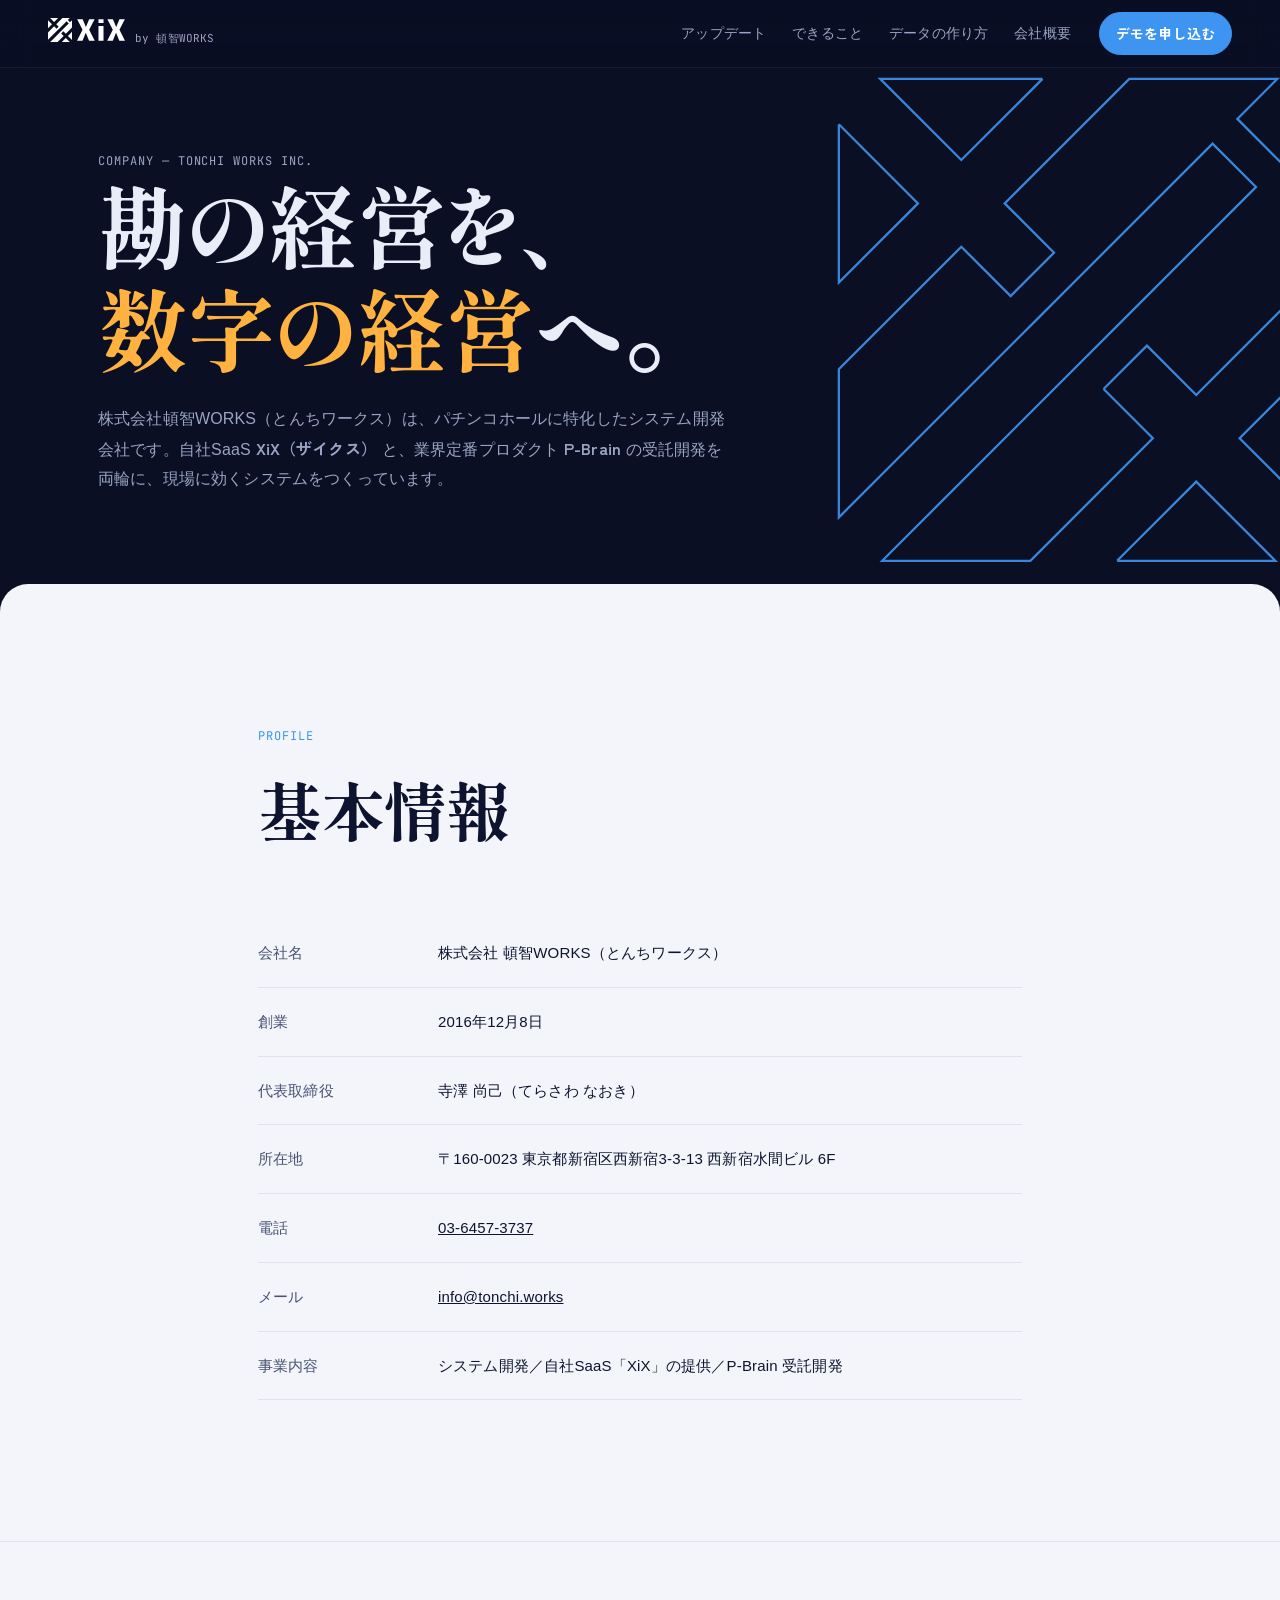
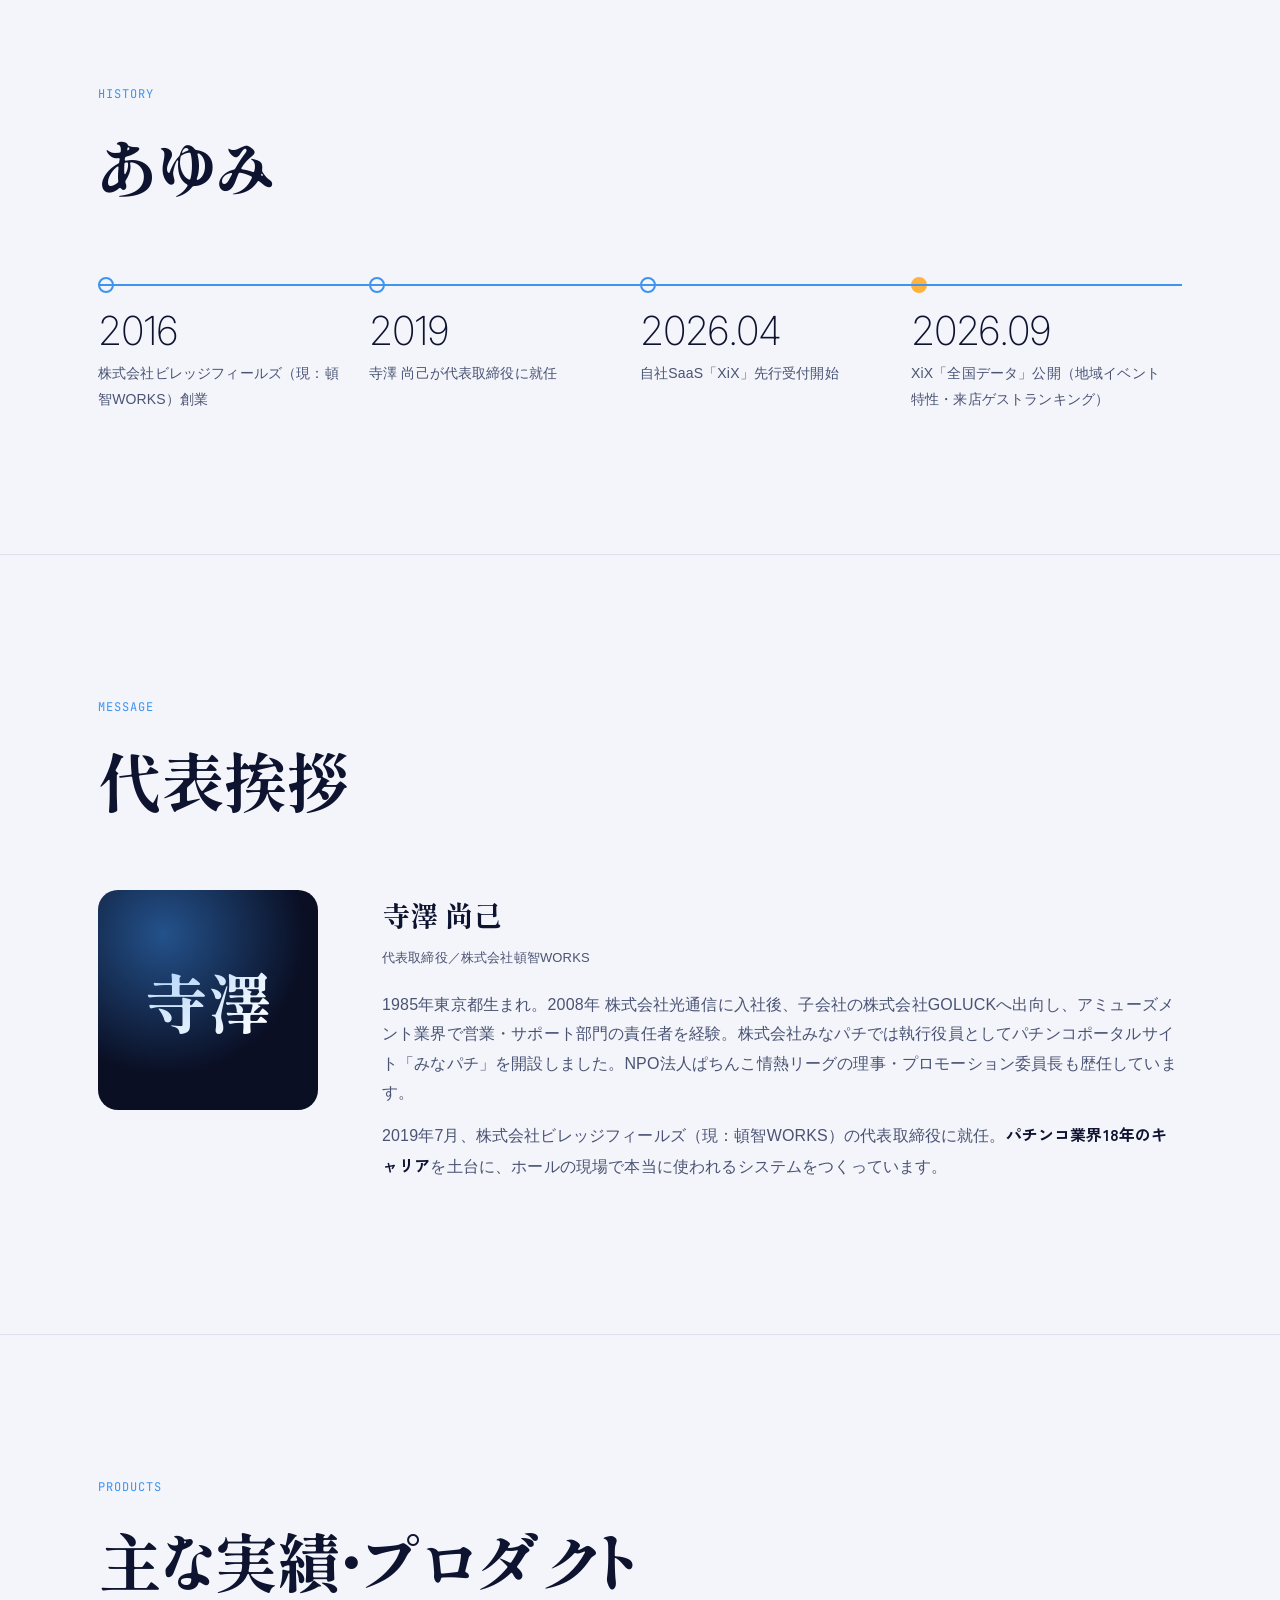
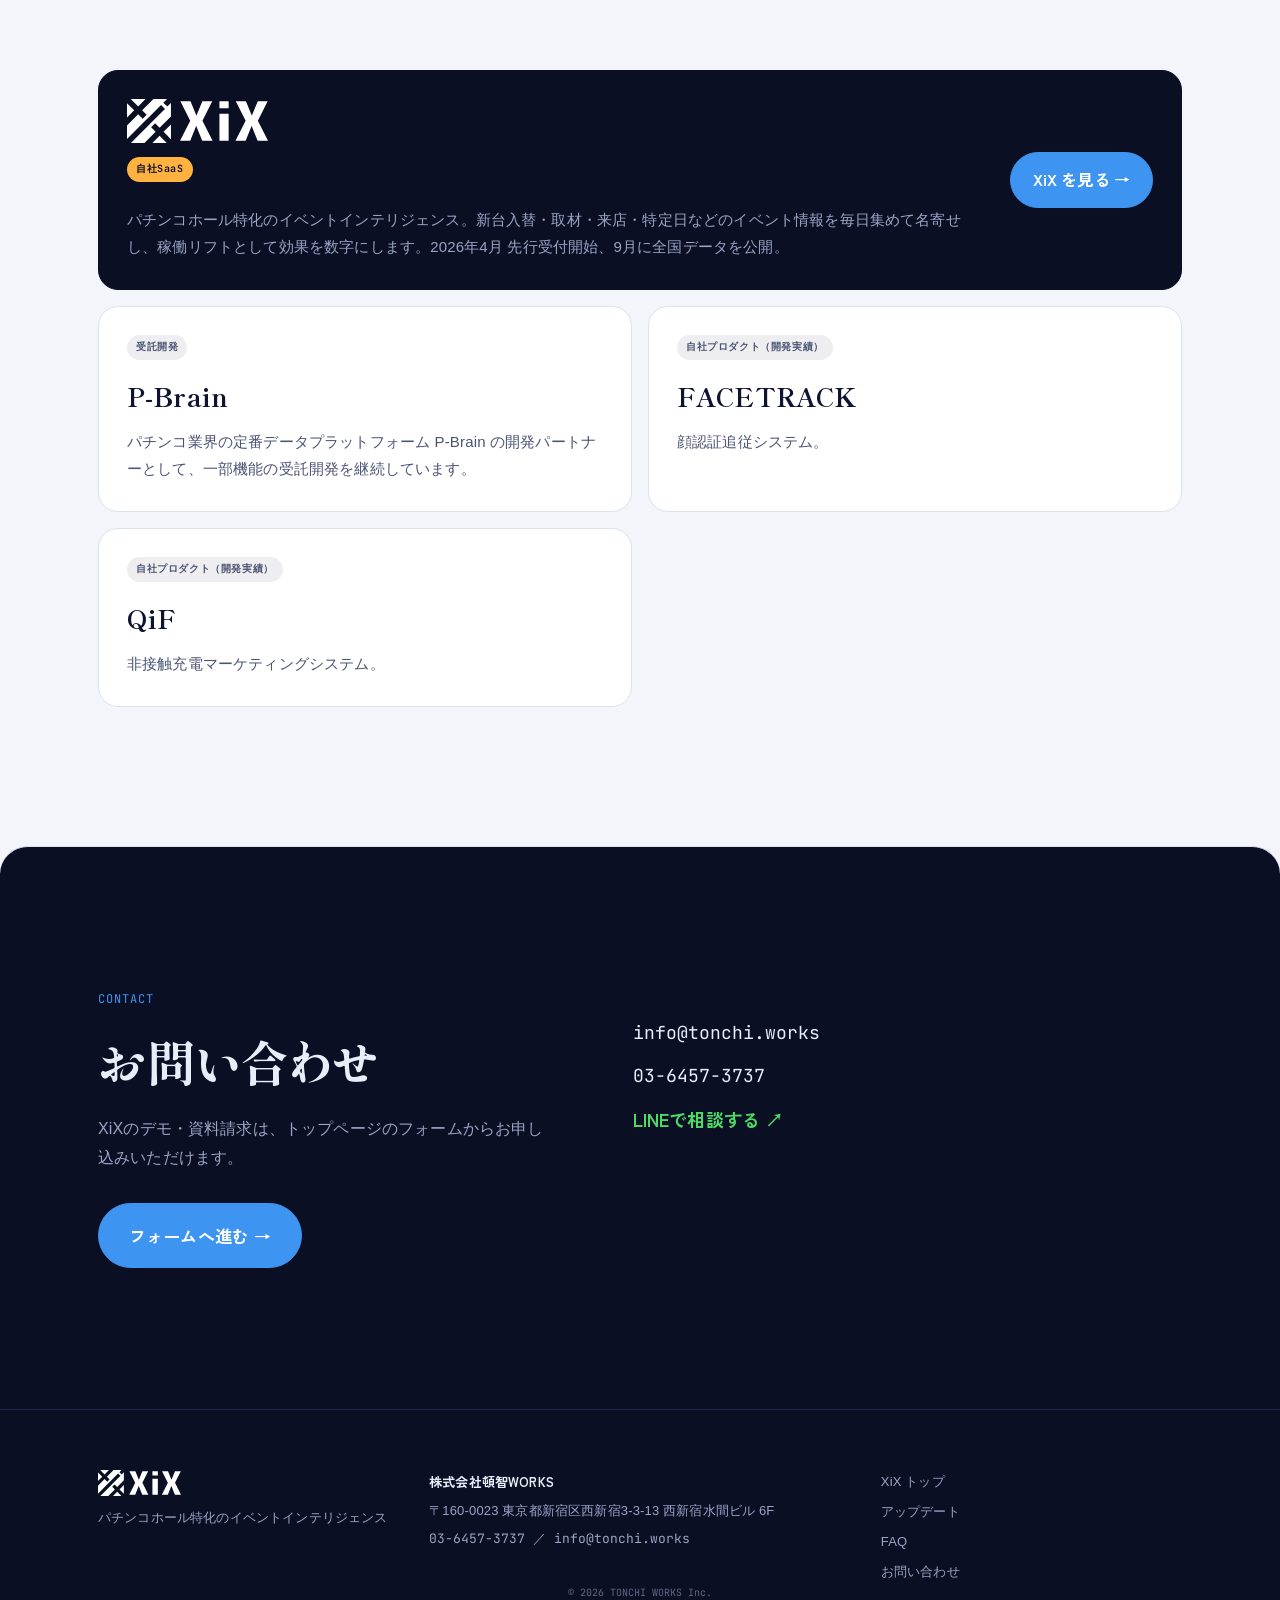
==== commit 350c2e2c: "Update head office address to Nishi-Shinjuku Co-Authored-By: Claude Opus 5.5 <noreply@anthropic.com>" ====
--- a/about/index.html
+++ b/about/index.html
@@ -89,7 +89,7 @@
           <tr><th>会社名</th><td>株式会社 頓智WORKS（とんちワークス）</td></tr>
           <tr><th>創業</th><td>2016年12月8日</td></tr>
           <tr><th>代表取締役</th><td>寺澤 尚己（てらさわ なおき）</td></tr>
-          <tr><th>所在地</th><td>〒169-0072 東京都新宿区大久保2-2-11 新宿太陽ビル 5F</td></tr>
+          <tr><th>所在地</th><td>〒160-0023 東京都新宿区西新宿3-3-13 西新宿水間ビル 6F</td></tr>
           <tr><th>電話</th><td><a href="tel:03-6457-3737">03-6457-3737</a></td></tr>
           <tr><th>メール</th><td><a href="mailto:info@tonchi.works">info@tonchi.works</a></td></tr>
           <tr><th>事業内容</th><td>システム開発／自社SaaS「XiX」の提供／P-Brain 受託開発</td></tr>
@@ -166,7 +166,7 @@
     <div><img src="../img/xix-logo.svg" alt="XiX" class="foot-logo"><p>パチンコホール特化のイベントインテリジェンス</p></div>
     <div class="foot-co">
       <p><b>株式会社頓智WORKS</b></p>
-      <p>〒169-0072 東京都新宿区大久保2-2-11 新宿太陽ビル 5F</p>
+      <p>〒160-0023 東京都新宿区西新宿3-3-13 西新宿水間ビル 6F</p>
       <p class="mono">03-6457-3737 ／ info@tonchi.works</p>
     </div>
     <nav class="foot-nav" aria-label="フッター"><a href="../">XiX トップ</a><a href="../#updates">アップデート</a><a href="../#faq">FAQ</a><a href="../#contact">お問い合わせ</a></nav>
